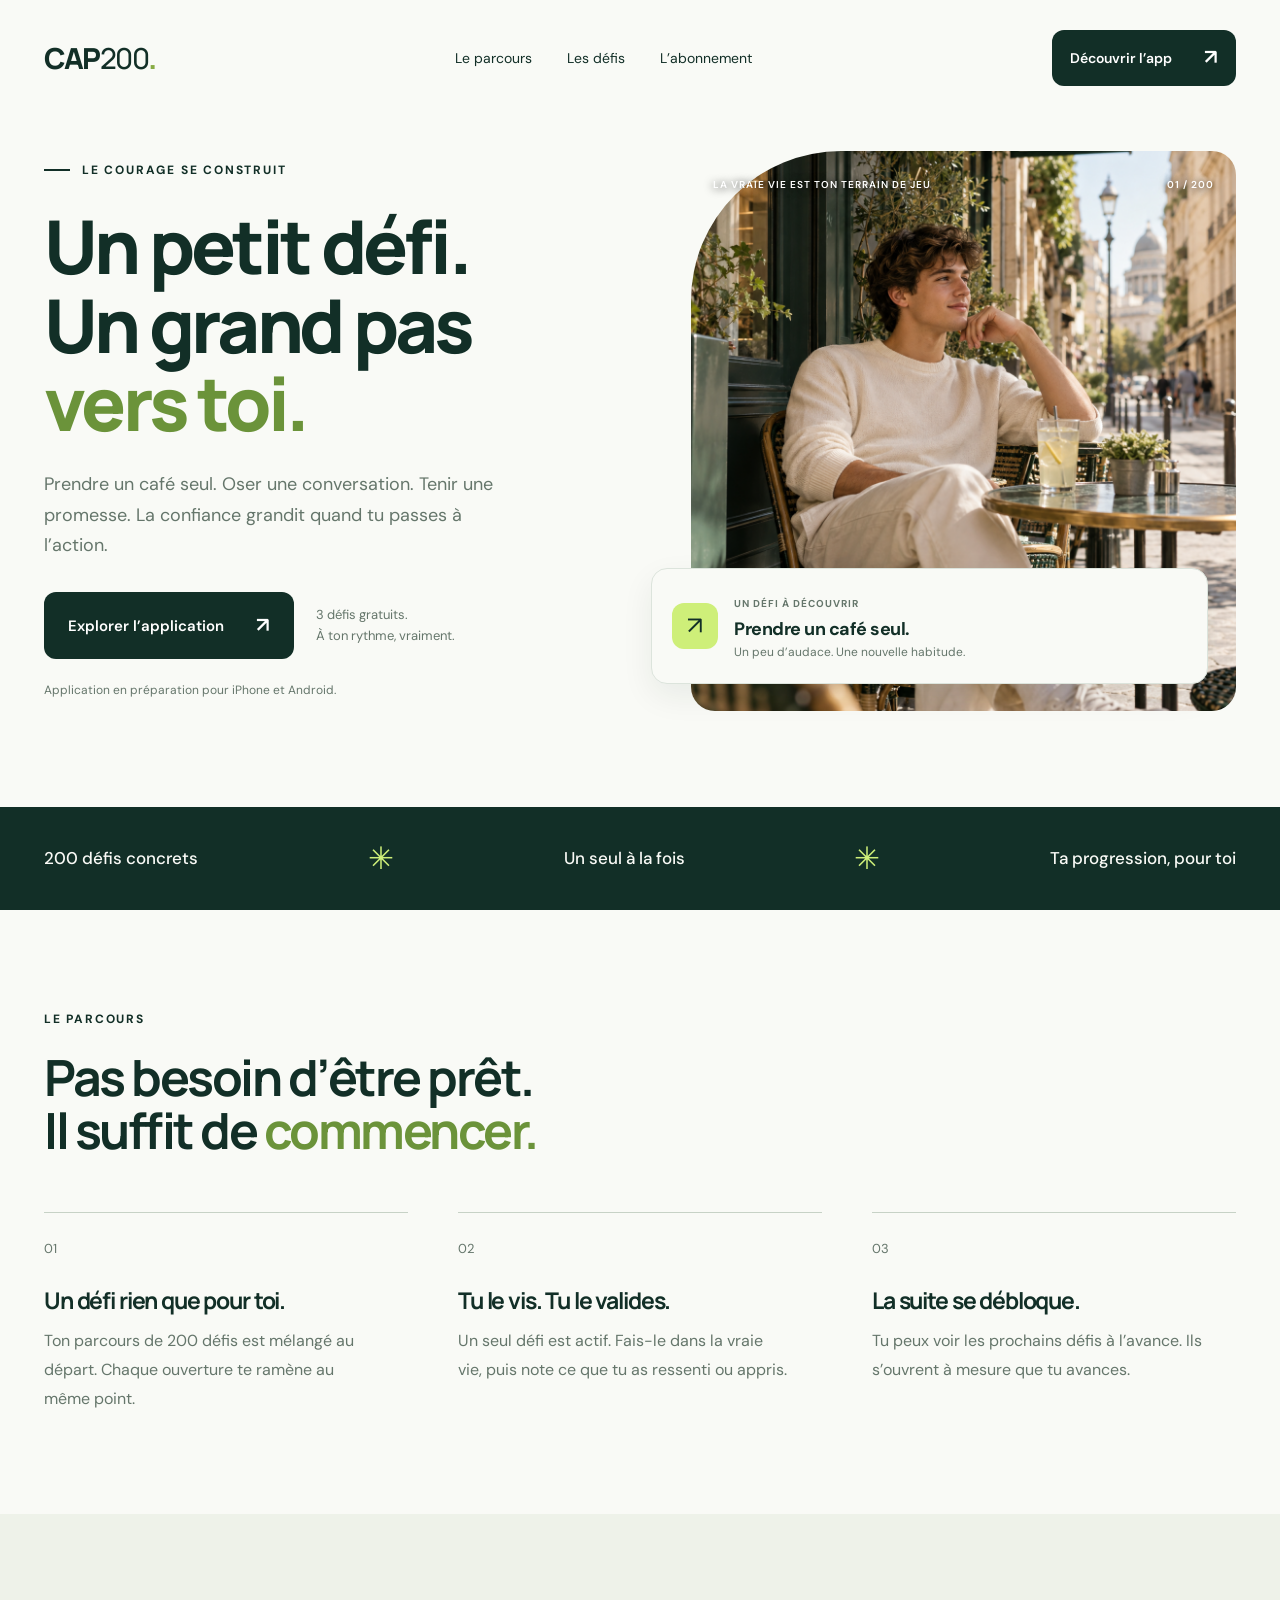
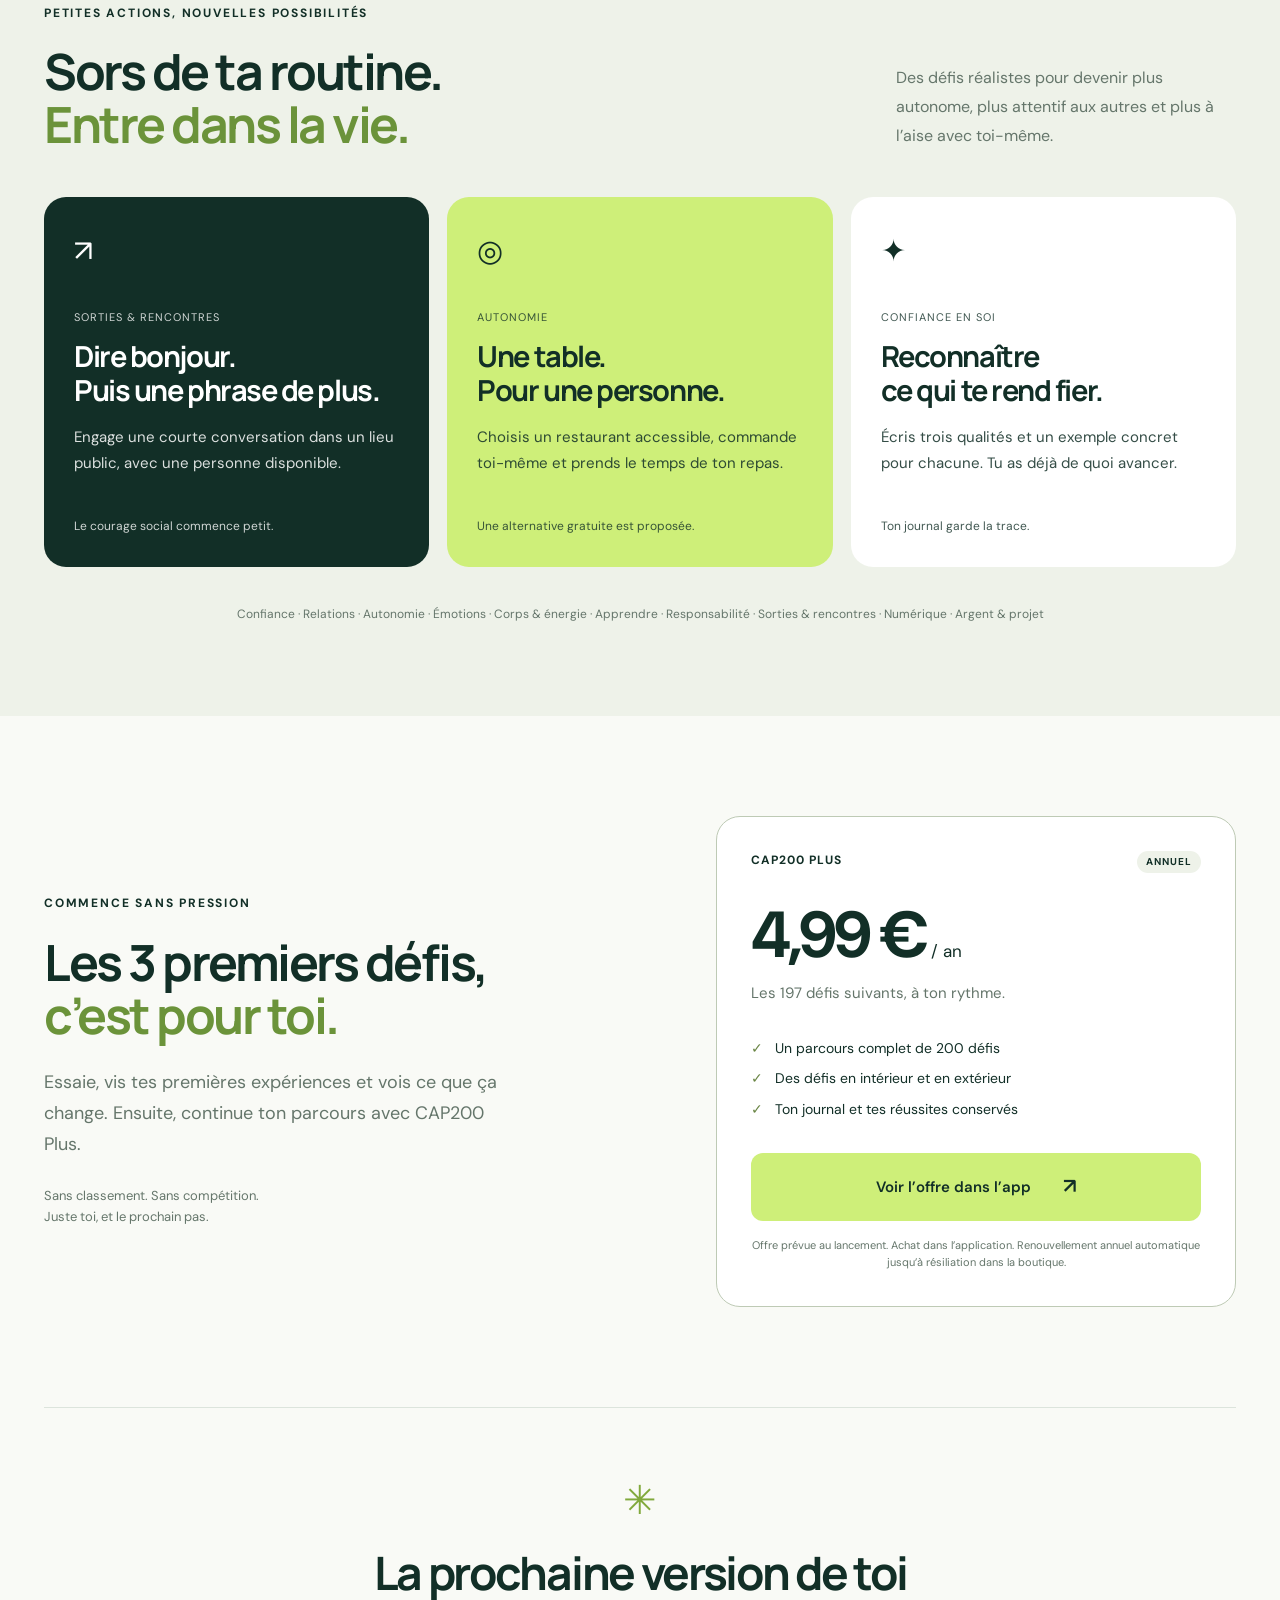
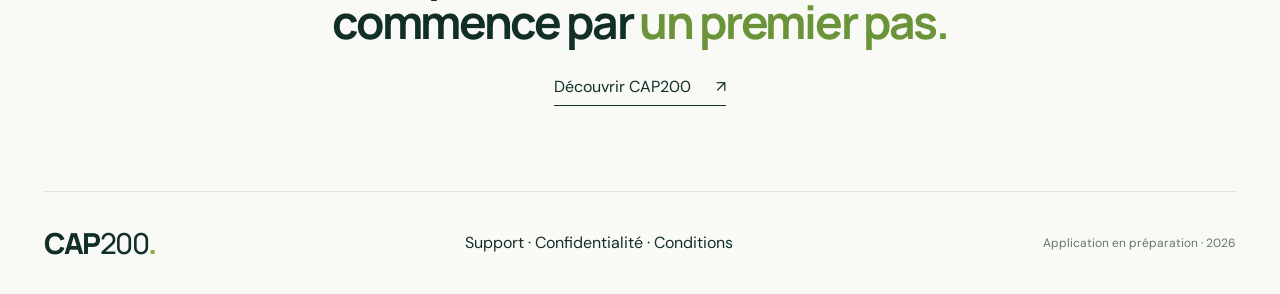
==== index.html @ 1f43eb6f "Publish CAP200 website" ====
<!doctype html>
<html lang="fr"><head><meta charset="utf-8"><meta name="viewport" content="width=device-width,initial-scale=1"><title>CAP200 — La confiance se construit dans la vraie vie.</title><meta name="description" content="200 défis pour prendre confiance, devenir autonome et oser dans la vraie vie. Les 3 premiers sont gratuits, puis 4,99 € par an."><meta name="theme-color" content="#122F27"><link rel="icon" href="data:image/svg+xml,%3Csvg xmlns='http://www.w3.org/2000/svg' viewBox='0 0 64 64'%3E%3Crect width='64' height='64' rx='16' fill='%23122F27'/%3E%3Cpath d='M18 45V19h28M18 32h20' fill='none' stroke='%23CEEF79' stroke-width='8'/%3E%3C/svg%3E"><link rel="stylesheet" href="style.css"></head>
<body><a href="#contenu" class="skip">Aller au contenu</a><header class="nav wrap"><a href="./" class="logo" aria-label="CAP200 accueil">CAP<span>200</span><i>.</i></a><nav aria-label="Navigation principale"><a href="#parcours">Le parcours</a><a href="#defis">Les défis</a><a href="#abonnement">L’abonnement</a></nav><a class="button small" href="design.html">Découvrir l’app <span>↗</span></a></header>
<main id="contenu"><section class="hero wrap"><div class="hero-copy"><p class="eyebrow"><span class="line"></span> LE COURAGE SE CONSTRUIT</p><h1>Un petit défi.<br>Un grand pas<br><em>vers toi.</em></h1><p class="intro">Prendre un café seul. Oser une conversation. Tenir une promesse. La confiance grandit quand tu passes à l’action.</p><div class="hero-actions"><a class="button" href="design.html">Explorer l’application <span>↗</span></a><span class="micro">3 défis gratuits.<br>À ton rythme, vraiment.</span></div><div class="availability">Application en préparation pour iPhone et Android.</div></div><div class="hero-art"><img src="assets/cafe.png" alt="Un jeune homme profite d’une pause en terrasse, seul et détendu." width="1122" height="1402"><div class="image-caption"><span>LA VRAIE VIE EST TON TERRAIN DE JEU</span><span>01 / 200</span></div><div class="challenge-note"><div class="note-mark">↗</div><div><small>UN DÉFI À DÉCOUVRIR</small><strong>Prendre un café seul.</strong><p>Un peu d’audace. Une nouvelle habitude.</p></div></div></div></section>
<div class="statement"><div class="wrap statement-inner"><span>200 défis concrets</span><span class="asterisk">✳</span><span>Un seul à la fois</span><span class="asterisk">✳</span><span>Ta progression, pour toi</span></div></div>
<section id="parcours" class="section wrap"><div class="section-head"><p class="eyebrow">LE PARCOURS</p><h2>Pas besoin d’être prêt.<br>Il suffit de <em>commencer.</em></h2></div><div class="steps"><article><span class="step-num">01</span><h3>Un défi rien que pour toi.</h3><p>Ton parcours de 200 défis est mélangé au départ. Chaque ouverture te ramène au même point.</p></article><article><span class="step-num">02</span><h3>Tu le vis. Tu le valides.</h3><p>Un seul défi est actif. Fais-le dans la vraie vie, puis note ce que tu as ressenti ou appris.</p></article><article><span class="step-num">03</span><h3>La suite se débloque.</h3><p>Tu peux voir les prochains défis à l’avance. Ils s’ouvrent à mesure que tu avances.</p></article></div></section>
<section id="defis" class="examples-section"><div class="wrap"><div class="examples-head"><div><p class="eyebrow">PETITES ACTIONS, NOUVELLES POSSIBILITÉS</p><h2>Sors de ta routine.<br><em>Entre dans la vie.</em></h2></div><p>Des défis réalistes pour devenir plus autonome, plus attentif aux autres et plus à l’aise avec toi-même.</p></div><div class="examples"><article class="example"><span class="example-icon">↗</span><div class="example-meta">SORTIES & RENCONTRES</div><h3>Dire bonjour.<br>Puis une phrase de plus.</h3><p>Engage une courte conversation dans un lieu public, avec une personne disponible.</p><span class="example-footer">Le courage social commence petit.</span></article><article class="example lime"><span class="example-icon">◎</span><div class="example-meta">AUTONOMIE</div><h3>Une table.<br>Pour une personne.</h3><p>Choisis un restaurant accessible, commande toi-même et prends le temps de ton repas.</p><span class="example-footer">Une alternative gratuite est proposée.</span></article><article class="example soft"><span class="example-icon">✦</span><div class="example-meta">CONFIANCE EN SOI</div><h3>Reconnaître<br>ce qui te rend fier.</h3><p>Écris trois qualités et un exemple concret pour chacune. Tu as déjà de quoi avancer.</p><span class="example-footer">Ton journal garde la trace.</span></article></div><p class="quiet">Confiance · Relations · Autonomie · Émotions · Corps & énergie · Apprendre · Responsabilité · Sorties & rencontres · Numérique · Argent & projet</p></div></section>
<section id="abonnement" class="section wrap pricing"><div><p class="eyebrow">COMMENCE SANS PRESSION</p><h2>Les 3 premiers défis,<br><em>c’est pour toi.</em></h2><p class="intro">Essaie, vis tes premières expériences et vois ce que ça change. Ensuite, continue ton parcours avec CAP200 Plus.</p><p class="micro">Sans classement. Sans compétition.<br>Juste toi, et le prochain pas.</p></div><article class="price-card"><div class="price-top"><span>CAP200 PLUS</span><span>ANNUEL</span></div><p class="price">4,99 €<span> / an</span></p><p>Les 197 défis suivants, à ton rythme.</p><ul><li>Un parcours complet de 200 défis</li><li>Des défis en intérieur et en extérieur</li><li>Ton journal et tes réussites conservés</li></ul><a href="design.html#plus" class="button lime-button">Voir l’offre dans l’app <span>↗</span></a><small>Offre prévue au lancement. Achat dans l’application. Renouvellement annuel automatique jusqu’à résiliation dans la boutique.</small></article></section>
<section class="closing wrap"><span class="closing-symbol">✳</span><h2>La prochaine version de toi<br>commence par <em>un premier pas.</em></h2><a class="text-link" href="design.html">Découvrir CAP200 <span>↗</span></a></section></main><footer class="wrap footer"><a href="./" class="logo">CAP<span>200</span><i>.</i></a><nav aria-label="Informations légales"><a href="support.html">Support</a> · <a href="privacy.html">Confidentialité</a> · <a href="terms.html">Conditions</a></nav><span>Application en préparation · 2026</span></footer></body></html>
---- style.css ----
@import url('https://fonts.googleapis.com/css2?family=DM+Sans:wght@400;500;600;700&family=Manrope:wght@400;500;600;700;800&display=swap');
:root{--ink:#122f27;--lime:#ceef79;--paper:#f9faf6;--muted:#65766b;--line:#dce4dc;--radius:24px}*{box-sizing:border-box}html{scroll-behavior:smooth;scroll-padding-top:30px}body{margin:0;color:var(--ink);background:var(--paper);font-family:'DM Sans',sans-serif;font-size:16px;line-height:1.6}a{color:inherit;text-decoration:none}button,a{-webkit-tap-highlight-color:transparent}a:focus-visible,button:focus-visible{outline:3px solid #72a222;outline-offset:5px}h1,h2,h3,p{margin:0}h1,h2,h3,.logo{font-family:Manrope,sans-serif}h1,h2,h3{letter-spacing:-.05em;line-height:1.06}em{font-style:normal;color:#6b933a}.wrap{width:min(1240px,calc(100% - 88px));margin-inline:auto}.nav{display:flex;align-items:center;justify-content:space-between;gap:24px;padding-block:30px}.logo{font-size:29px;font-weight:800;letter-spacing:-1.5px;white-space:nowrap}.logo span{font-weight:500}.logo i{color:#88ac45;font-style:normal}.nav nav{display:flex;gap:35px;font-size:14px}.nav nav a:hover{text-decoration:underline}.button{display:inline-flex;align-items:center;justify-content:center;gap:32px;padding:17px 24px;border-radius:12px;background:var(--ink);color:white;font-weight:600;font-size:15px}.button span{font-size:21px}.button:hover{background:#2b4e3e}.small{padding:11px 18px;font-size:14px}.hero{display:grid;grid-template-columns:1.05fr 1fr;align-items:center;gap:75px;padding-top:35px;padding-bottom:96px}.eyebrow{font-size:12px;font-weight:700;letter-spacing:1.8px;display:flex;gap:12px;align-items:center}.line{display:inline-block;width:26px;height:2px;background:var(--ink)}h1{font-size:clamp(48px,5.8vw,80px);font-weight:800;margin-top:27px}.intro{max-width:470px;font-size:18px;line-height:1.7;color:var(--muted);margin-top:26px}.hero-actions{margin-top:31px;display:flex;gap:22px;align-items:center}.micro{font-size:13px;line-height:1.6;color:var(--muted)}.availability{font-size:12px;color:var(--muted);margin-top:22px}.hero-art{position:relative;min-width:0;isolation:isolate}.hero-art img{display:block;width:100%;height:560px;object-fit:cover;border-radius:150px 24px 24px 24px}.image-caption{position:absolute;left:22px;right:22px;top:26px;display:flex;justify-content:space-between;gap:20px;color:white;font-size:10px;font-weight:600;letter-spacing:1px;text-shadow:0 1px 9px #000}.challenge-note{position:absolute;bottom:27px;left:-40px;right:28px;padding:20px;background:var(--paper);border:1px solid var(--line);border-radius:16px;display:flex;align-items:center;gap:16px;box-shadow:0 12px 32px #14271a12}.note-mark{background:var(--lime);border-radius:12px;width:46px;height:46px;display:grid;place-items:center;font-size:25px;flex-shrink:0}.challenge-note small{font-size:10px;font-weight:700;letter-spacing:1px;color:var(--muted)}.challenge-note strong{display:block;font-size:18px;letter-spacing:-.5px}.challenge-note p{font-size:12px;color:var(--muted)}.statement{background:var(--ink);color:var(--paper);padding:27px 0}.statement-inner{display:flex;align-items:center;justify-content:space-between;gap:20px;font-size:17px;font-weight:500}.asterisk{color:var(--lime);font-size:31px}.section{padding-block:100px}h2{font-size:clamp(33px,3.9vw,52px);font-weight:700;margin-top:22px}.steps{display:grid;grid-template-columns:repeat(3,1fr);gap:50px;margin-top:55px}.steps article{border-top:1px solid #c7d2c6;padding-top:22px}.step-num{font-size:13px;color:var(--muted)}h3{font-size:23px;font-weight:700}.steps h3{margin:27px 0 15px}.steps p{color:var(--muted);line-height:1.8;font-size:16px;max-width:330px}.examples-section{padding-block:90px;background:#eef2e9}.examples-head{display:flex;justify-content:space-between;align-items:flex-end;gap:60px}.examples-head>p{max-width:340px;color:var(--muted);font-size:16px;line-height:1.8}.examples{display:grid;grid-template-columns:repeat(3,1fr);gap:18px;margin-top:46px}.example{padding:30px;background:var(--ink);color:white;border-radius:22px;min-height:370px;display:flex;flex-direction:column}.example-icon{font-size:30px}.example-meta{font-size:11px;letter-spacing:1px;margin-top:34px;opacity:.8}.example h3{font-size:29px;line-height:1.16;margin-top:14px}.example p{font-size:15px;line-height:1.7;opacity:.85;margin-top:18px}.example-footer{font-size:12px;padding-top:30px;margin-top:auto;opacity:.8}.lime{background:var(--lime);color:var(--ink)}.soft{background:#fff;color:var(--ink)}.quiet{font-size:12px;color:var(--muted);text-align:center;margin-top:35px;line-height:2}.pricing{display:grid;grid-template-columns:1.1fr 1fr;gap:100px;align-items:center}.pricing .micro{margin-top:27px}.price-card{border:1px solid #becab5;border-radius:24px;padding:34px;background:white}.price-top{display:flex;justify-content:space-between;gap:15px;font-size:12px;letter-spacing:1px;font-weight:700}.price-top span:last-child{background:#eef2e9;border-radius:20px;padding:3px 9px;font-size:10px}.price{font-size:65px;letter-spacing:-3px;font-weight:700;margin-top:23px;line-height:1.2}.price span{font-size:17px;font-weight:400;letter-spacing:0}.price-card>p:not(.price){font-size:15px;color:var(--muted);margin-top:7px}.price-card ul{list-style:none;padding:0;margin:28px 0;font-size:14px;line-height:2.2}.price-card li:before{content:'✓';margin-right:12px;color:#688443}.lime-button{background:var(--lime);color:var(--ink);width:100%}.lime-button:hover{background:#bde266}.price-card small{display:block;text-align:center;color:var(--muted);font-size:11px;line-height:1.6;margin-top:16px}.closing{text-align:center;border-top:1px solid var(--line);padding:60px 0 85px}.closing-symbol{font-size:40px;color:#81a93c}.closing h2{font-size:clamp(30px,3.6vw,48px);margin-top:17px}.text-link{display:inline-flex;gap:25px;border-bottom:1px solid var(--ink);padding-bottom:5px;margin-top:28px;font-size:16px}.footer{display:flex;justify-content:space-between;align-items:center;gap:20px;border-top:1px solid var(--line);padding-block:28px}.footer p,.footer>span{font-size:12px;color:var(--muted)}.skip{position:absolute;top:-100px;left:15px;background:var(--lime);padding:12px;z-index:10}.skip:focus{top:10px}
@media(min-width:1500px){.hero{gap:105px}.hero-art img{height:590px}}@media(max-width:1000px){.wrap{width:calc(100% - 48px)}.hero{gap:35px}.hero-art img{height:510px}.hero-actions{align-items:flex-start;flex-direction:column;gap:12px}.hero-actions .micro br{display:none}.pricing{gap:40px}.steps{gap:25px}.example{padding:24px}.example h3{font-size:25px}.nav nav{gap:20px}}@media(max-width:700px){.nav{padding-block:23px}.nav nav{display:none}.wrap{width:calc(100% - 36px)}.hero{grid-template-columns:1fr;padding-top:20px;padding-bottom:55px;gap:40px}h1{font-size:55px;margin-top:22px}.intro{font-size:17px}.hero-actions{align-items:center;flex-direction:row;gap:15px}.hero-actions .button{gap:16px;font-size:14px;padding:15px}.hero-actions .micro{font-size:12px}.hero-art{margin-left:12px}.hero-art img{height:430px;border-top-left-radius:100px}.challenge-note{left:-12px;right:16px;bottom:20px;padding:16px}.image-caption{font-size:8px;left:23px;top:22px}.statement{padding:20px 0}.statement-inner{font-size:12px;gap:8px;justify-content:center;flex-wrap:wrap}.statement-inner .asterisk{font-size:18px}.section{padding-block:65px}.steps{grid-template-columns:1fr;gap:30px;margin-top:32px}.steps h3{margin-top:15px}.steps p{max-width:none}.examples-section{padding-block:60px}.examples-head{display:block}.examples-head>p{margin-top:25px;max-width:none}.examples{grid-template-columns:1fr;margin-top:30px}.example{min-height:310px;padding:27px}.example h3{font-size:30px}.example-meta{margin-top:20px}.pricing{grid-template-columns:1fr;gap:35px}.price-card{padding:27px}.closing{padding-block:50px}.footer{flex-wrap:wrap;justify-content:space-between}.footer p{display:none}.footer>span{max-width:180px;text-align:right}}@media(prefers-reduced-motion:reduce){html{scroll-behavior:auto}}
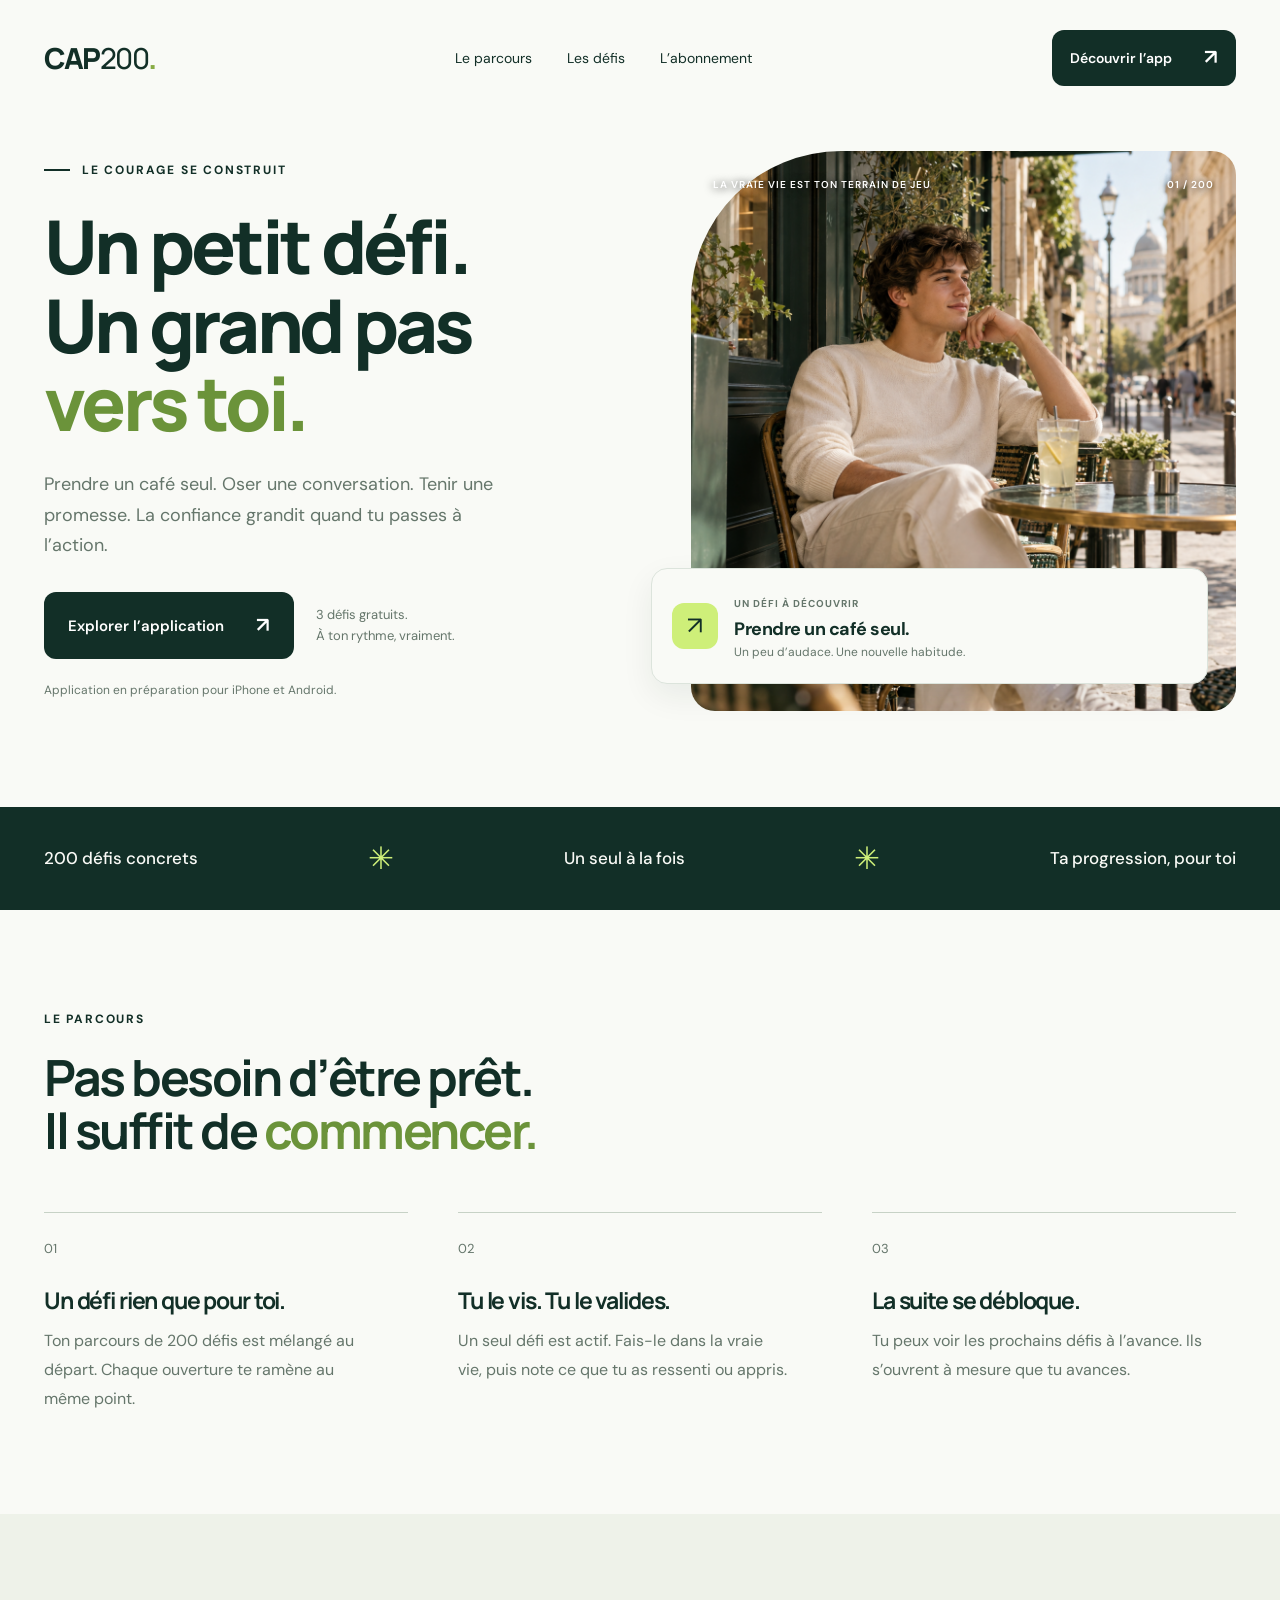
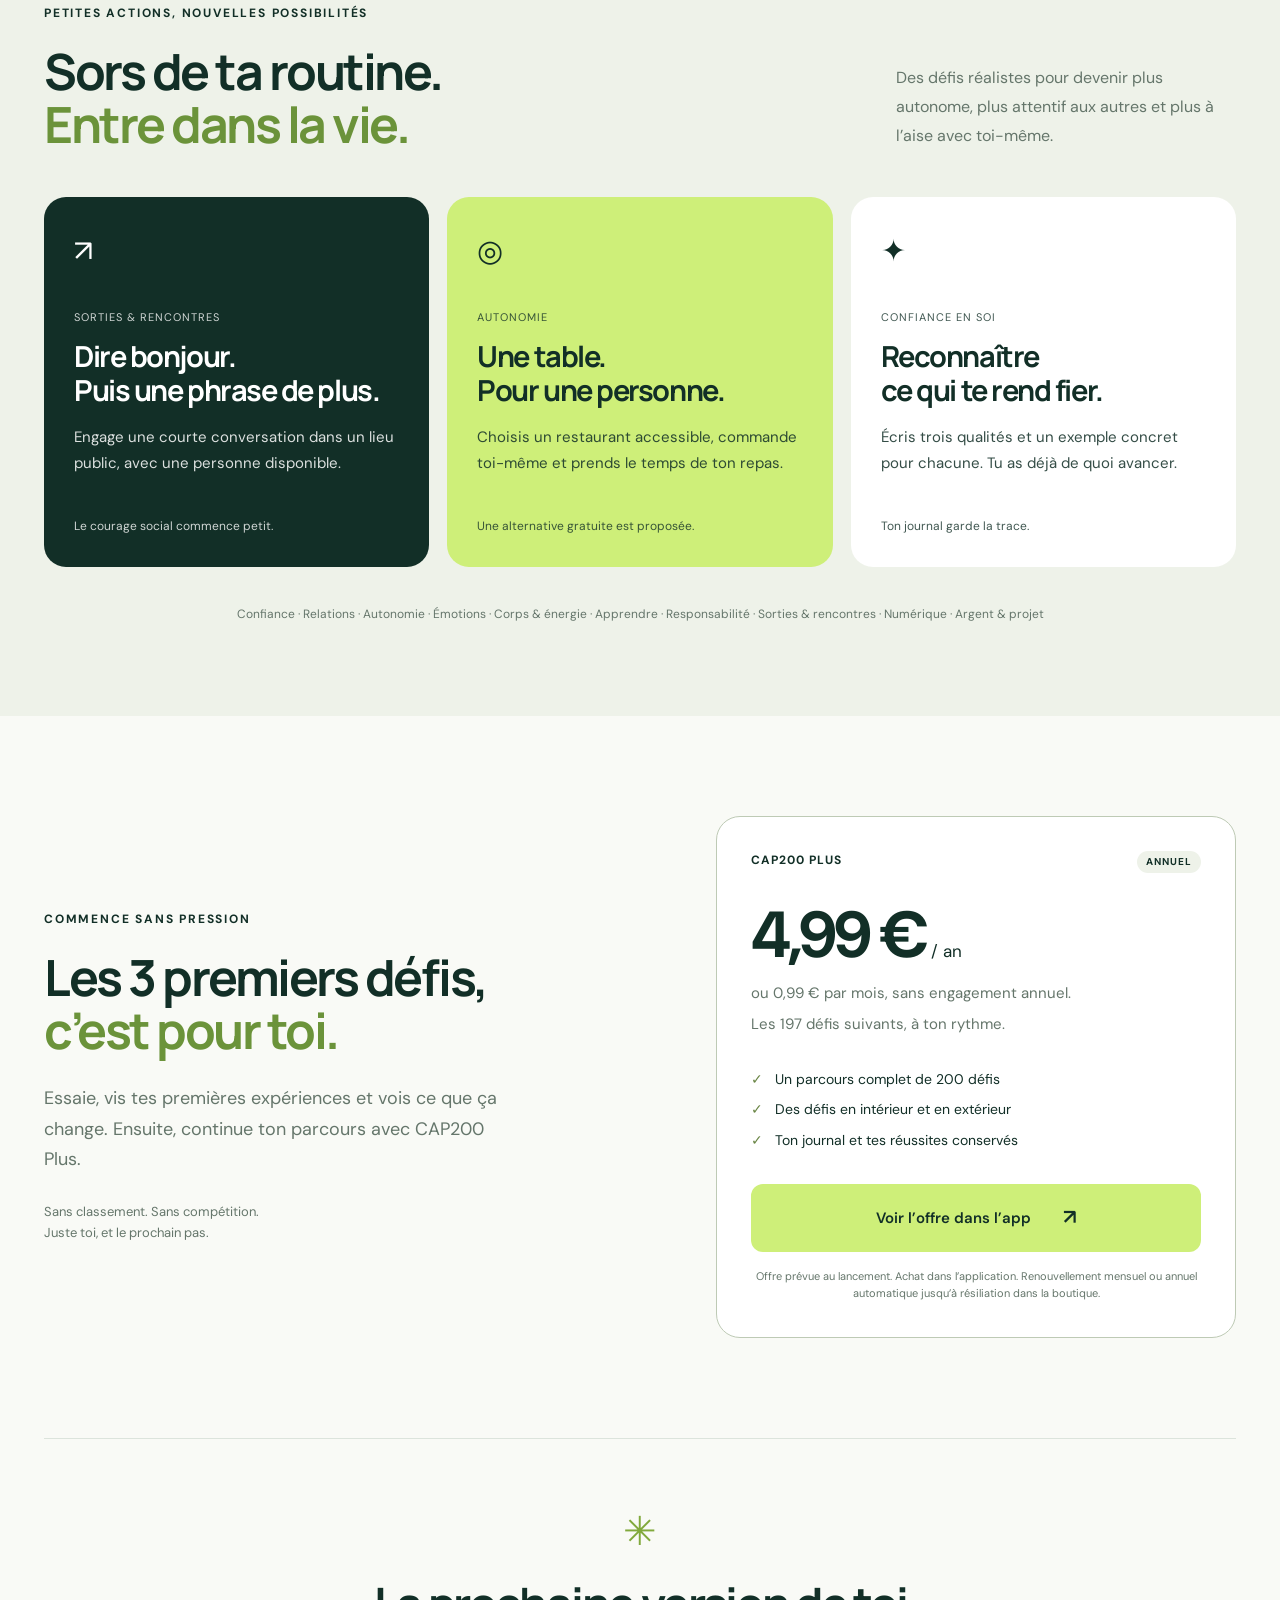
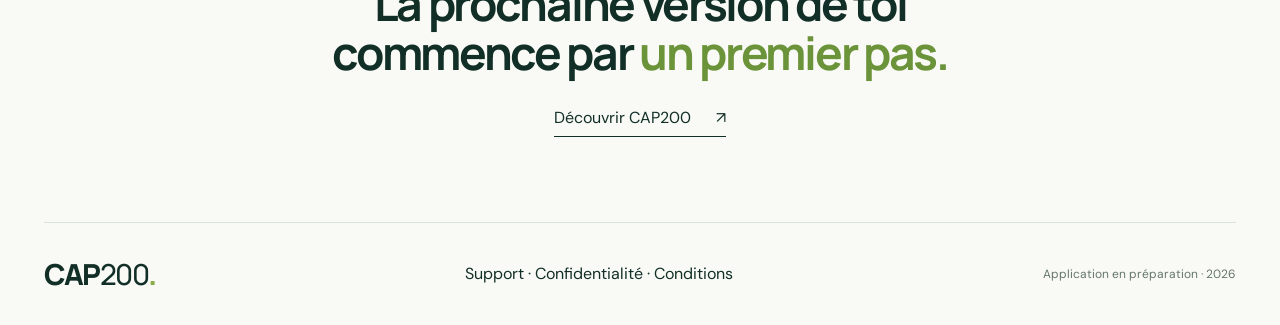
==== commit 896f005f: "Mention the monthly CAP200 Plus plan Co-Authored-By: Claude Opus 5.5 <noreply@anthropic.com>" ====
--- a/index.html
+++ b/index.html
@@ -1,9 +1,9 @@
 <!doctype html>
-<html lang="fr"><head><meta charset="utf-8"><meta name="viewport" content="width=device-width,initial-scale=1"><title>CAP200 — La confiance se construit dans la vraie vie.</title><meta name="description" content="200 défis pour prendre confiance, devenir autonome et oser dans la vraie vie. Les 3 premiers sont gratuits, puis 4,99 € par an."><meta name="theme-color" content="#122F27"><link rel="icon" href="data:image/svg+xml,%3Csvg xmlns='http://www.w3.org/2000/svg' viewBox='0 0 64 64'%3E%3Crect width='64' height='64' rx='16' fill='%23122F27'/%3E%3Cpath d='M18 45V19h28M18 32h20' fill='none' stroke='%23CEEF79' stroke-width='8'/%3E%3C/svg%3E"><link rel="stylesheet" href="style.css"></head>
+<html lang="fr"><head><meta charset="utf-8"><meta name="viewport" content="width=device-width,initial-scale=1"><title>CAP200 — La confiance se construit dans la vraie vie.</title><meta name="description" content="200 défis pour prendre confiance, devenir autonome et oser dans la vraie vie. Les 3 premiers sont gratuits, puis 0,99 € par mois ou 4,99 € par an."><meta name="theme-color" content="#122F27"><link rel="icon" href="data:image/svg+xml,%3Csvg xmlns='http://www.w3.org/2000/svg' viewBox='0 0 64 64'%3E%3Crect width='64' height='64' rx='16' fill='%23122F27'/%3E%3Cpath d='M18 45V19h28M18 32h20' fill='none' stroke='%23CEEF79' stroke-width='8'/%3E%3C/svg%3E"><link rel="stylesheet" href="style.css"></head>
 <body><a href="#contenu" class="skip">Aller au contenu</a><header class="nav wrap"><a href="./" class="logo" aria-label="CAP200 accueil">CAP<span>200</span><i>.</i></a><nav aria-label="Navigation principale"><a href="#parcours">Le parcours</a><a href="#defis">Les défis</a><a href="#abonnement">L’abonnement</a></nav><a class="button small" href="design.html">Découvrir l’app <span>↗</span></a></header>
 <main id="contenu"><section class="hero wrap"><div class="hero-copy"><p class="eyebrow"><span class="line"></span> LE COURAGE SE CONSTRUIT</p><h1>Un petit défi.<br>Un grand pas<br><em>vers toi.</em></h1><p class="intro">Prendre un café seul. Oser une conversation. Tenir une promesse. La confiance grandit quand tu passes à l’action.</p><div class="hero-actions"><a class="button" href="design.html">Explorer l’application <span>↗</span></a><span class="micro">3 défis gratuits.<br>À ton rythme, vraiment.</span></div><div class="availability">Application en préparation pour iPhone et Android.</div></div><div class="hero-art"><img src="assets/cafe.png" alt="Un jeune homme profite d’une pause en terrasse, seul et détendu." width="1122" height="1402"><div class="image-caption"><span>LA VRAIE VIE EST TON TERRAIN DE JEU</span><span>01 / 200</span></div><div class="challenge-note"><div class="note-mark">↗</div><div><small>UN DÉFI À DÉCOUVRIR</small><strong>Prendre un café seul.</strong><p>Un peu d’audace. Une nouvelle habitude.</p></div></div></div></section>
 <div class="statement"><div class="wrap statement-inner"><span>200 défis concrets</span><span class="asterisk">✳</span><span>Un seul à la fois</span><span class="asterisk">✳</span><span>Ta progression, pour toi</span></div></div>
 <section id="parcours" class="section wrap"><div class="section-head"><p class="eyebrow">LE PARCOURS</p><h2>Pas besoin d’être prêt.<br>Il suffit de <em>commencer.</em></h2></div><div class="steps"><article><span class="step-num">01</span><h3>Un défi rien que pour toi.</h3><p>Ton parcours de 200 défis est mélangé au départ. Chaque ouverture te ramène au même point.</p></article><article><span class="step-num">02</span><h3>Tu le vis. Tu le valides.</h3><p>Un seul défi est actif. Fais-le dans la vraie vie, puis note ce que tu as ressenti ou appris.</p></article><article><span class="step-num">03</span><h3>La suite se débloque.</h3><p>Tu peux voir les prochains défis à l’avance. Ils s’ouvrent à mesure que tu avances.</p></article></div></section>
 <section id="defis" class="examples-section"><div class="wrap"><div class="examples-head"><div><p class="eyebrow">PETITES ACTIONS, NOUVELLES POSSIBILITÉS</p><h2>Sors de ta routine.<br><em>Entre dans la vie.</em></h2></div><p>Des défis réalistes pour devenir plus autonome, plus attentif aux autres et plus à l’aise avec toi-même.</p></div><div class="examples"><article class="example"><span class="example-icon">↗</span><div class="example-meta">SORTIES & RENCONTRES</div><h3>Dire bonjour.<br>Puis une phrase de plus.</h3><p>Engage une courte conversation dans un lieu public, avec une personne disponible.</p><span class="example-footer">Le courage social commence petit.</span></article><article class="example lime"><span class="example-icon">◎</span><div class="example-meta">AUTONOMIE</div><h3>Une table.<br>Pour une personne.</h3><p>Choisis un restaurant accessible, commande toi-même et prends le temps de ton repas.</p><span class="example-footer">Une alternative gratuite est proposée.</span></article><article class="example soft"><span class="example-icon">✦</span><div class="example-meta">CONFIANCE EN SOI</div><h3>Reconnaître<br>ce qui te rend fier.</h3><p>Écris trois qualités et un exemple concret pour chacune. Tu as déjà de quoi avancer.</p><span class="example-footer">Ton journal garde la trace.</span></article></div><p class="quiet">Confiance · Relations · Autonomie · Émotions · Corps & énergie · Apprendre · Responsabilité · Sorties & rencontres · Numérique · Argent & projet</p></div></section>
-<section id="abonnement" class="section wrap pricing"><div><p class="eyebrow">COMMENCE SANS PRESSION</p><h2>Les 3 premiers défis,<br><em>c’est pour toi.</em></h2><p class="intro">Essaie, vis tes premières expériences et vois ce que ça change. Ensuite, continue ton parcours avec CAP200 Plus.</p><p class="micro">Sans classement. Sans compétition.<br>Juste toi, et le prochain pas.</p></div><article class="price-card"><div class="price-top"><span>CAP200 PLUS</span><span>ANNUEL</span></div><p class="price">4,99 €<span> / an</span></p><p>Les 197 défis suivants, à ton rythme.</p><ul><li>Un parcours complet de 200 défis</li><li>Des défis en intérieur et en extérieur</li><li>Ton journal et tes réussites conservés</li></ul><a href="design.html#plus" class="button lime-button">Voir l’offre dans l’app <span>↗</span></a><small>Offre prévue au lancement. Achat dans l’application. Renouvellement annuel automatique jusqu’à résiliation dans la boutique.</small></article></section>
+<section id="abonnement" class="section wrap pricing"><div><p class="eyebrow">COMMENCE SANS PRESSION</p><h2>Les 3 premiers défis,<br><em>c’est pour toi.</em></h2><p class="intro">Essaie, vis tes premières expériences et vois ce que ça change. Ensuite, continue ton parcours avec CAP200 Plus.</p><p class="micro">Sans classement. Sans compétition.<br>Juste toi, et le prochain pas.</p></div><article class="price-card"><div class="price-top"><span>CAP200 PLUS</span><span>ANNUEL</span></div><p class="price">4,99 €<span> / an</span></p><p>ou 0,99 € par mois, sans engagement annuel.</p><p>Les 197 défis suivants, à ton rythme.</p><ul><li>Un parcours complet de 200 défis</li><li>Des défis en intérieur et en extérieur</li><li>Ton journal et tes réussites conservés</li></ul><a href="design.html#plus" class="button lime-button">Voir l’offre dans l’app <span>↗</span></a><small>Offre prévue au lancement. Achat dans l’application. Renouvellement mensuel ou annuel automatique jusqu’à résiliation dans la boutique.</small></article></section>
 <section class="closing wrap"><span class="closing-symbol">✳</span><h2>La prochaine version de toi<br>commence par <em>un premier pas.</em></h2><a class="text-link" href="design.html">Découvrir CAP200 <span>↗</span></a></section></main><footer class="wrap footer"><a href="./" class="logo">CAP<span>200</span><i>.</i></a><nav aria-label="Informations légales"><a href="support.html">Support</a> · <a href="privacy.html">Confidentialité</a> · <a href="terms.html">Conditions</a></nav><span>Application en préparation · 2026</span></footer></body></html>
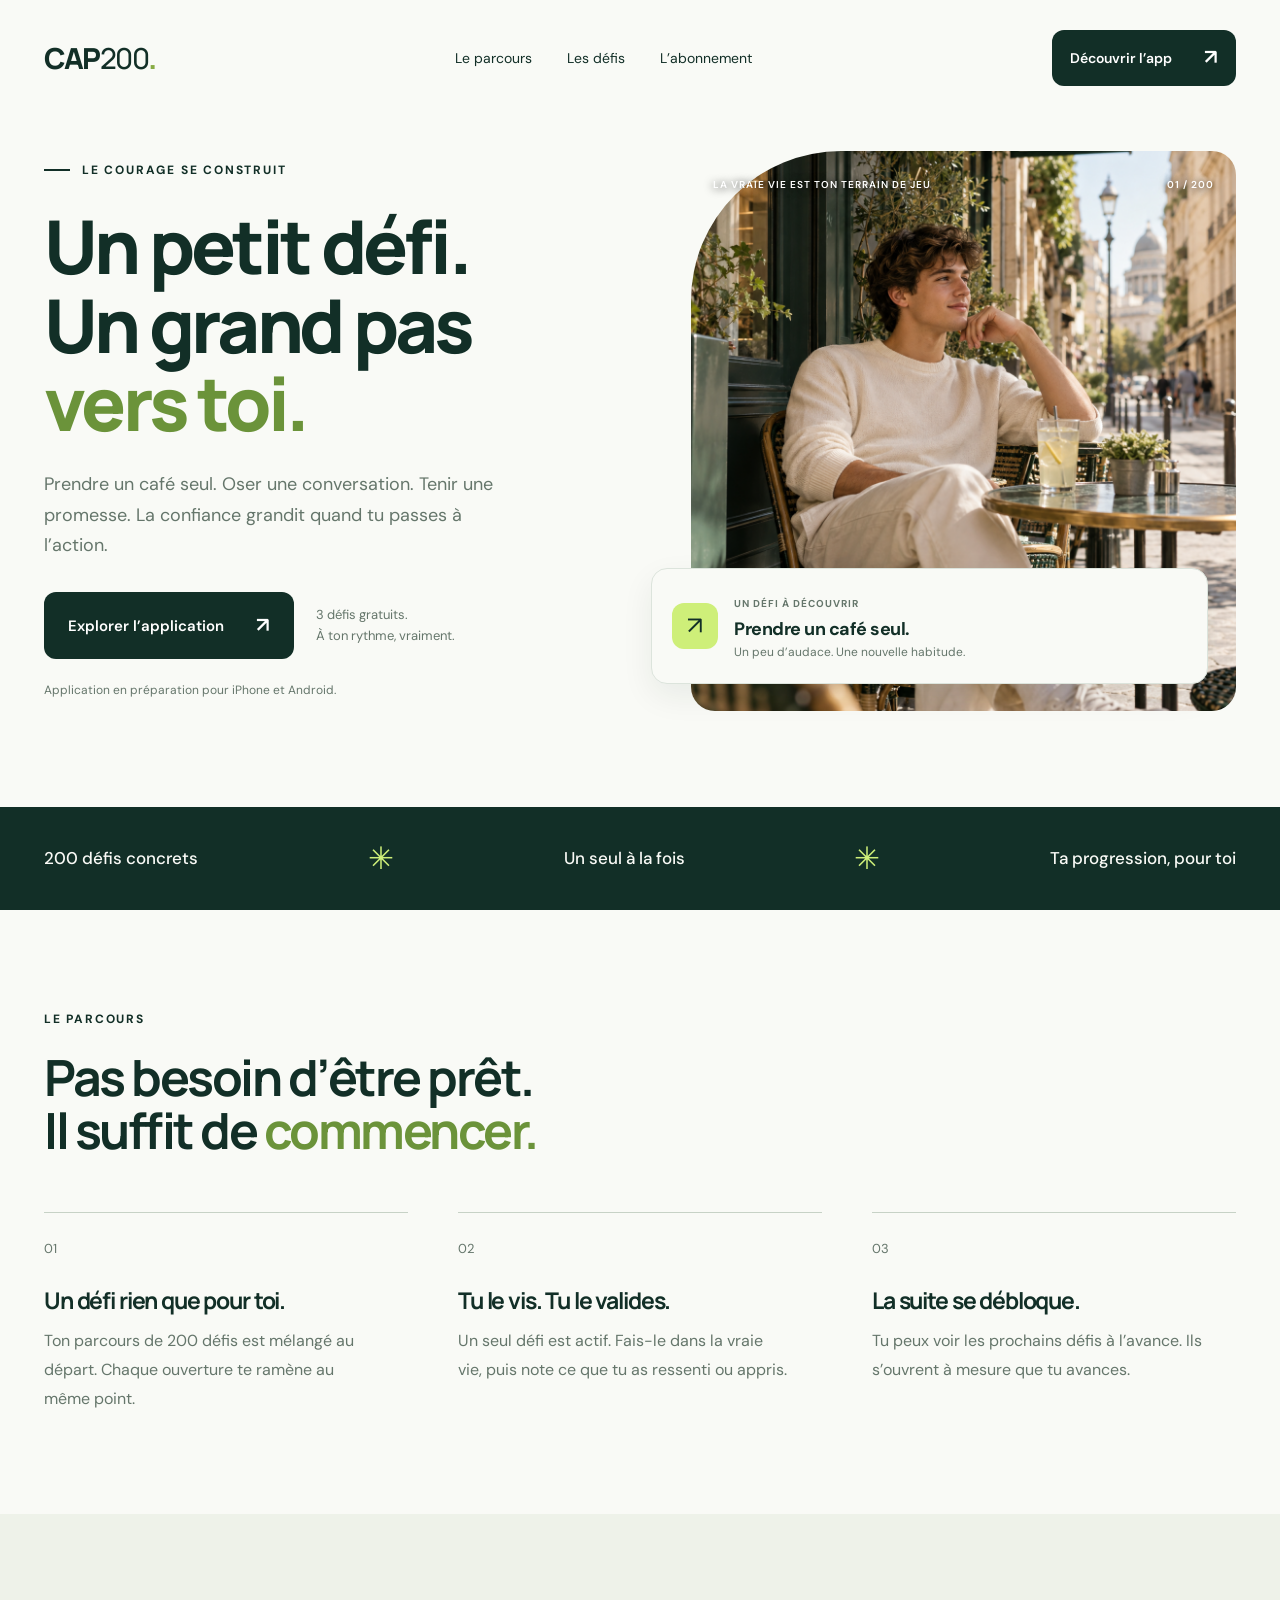
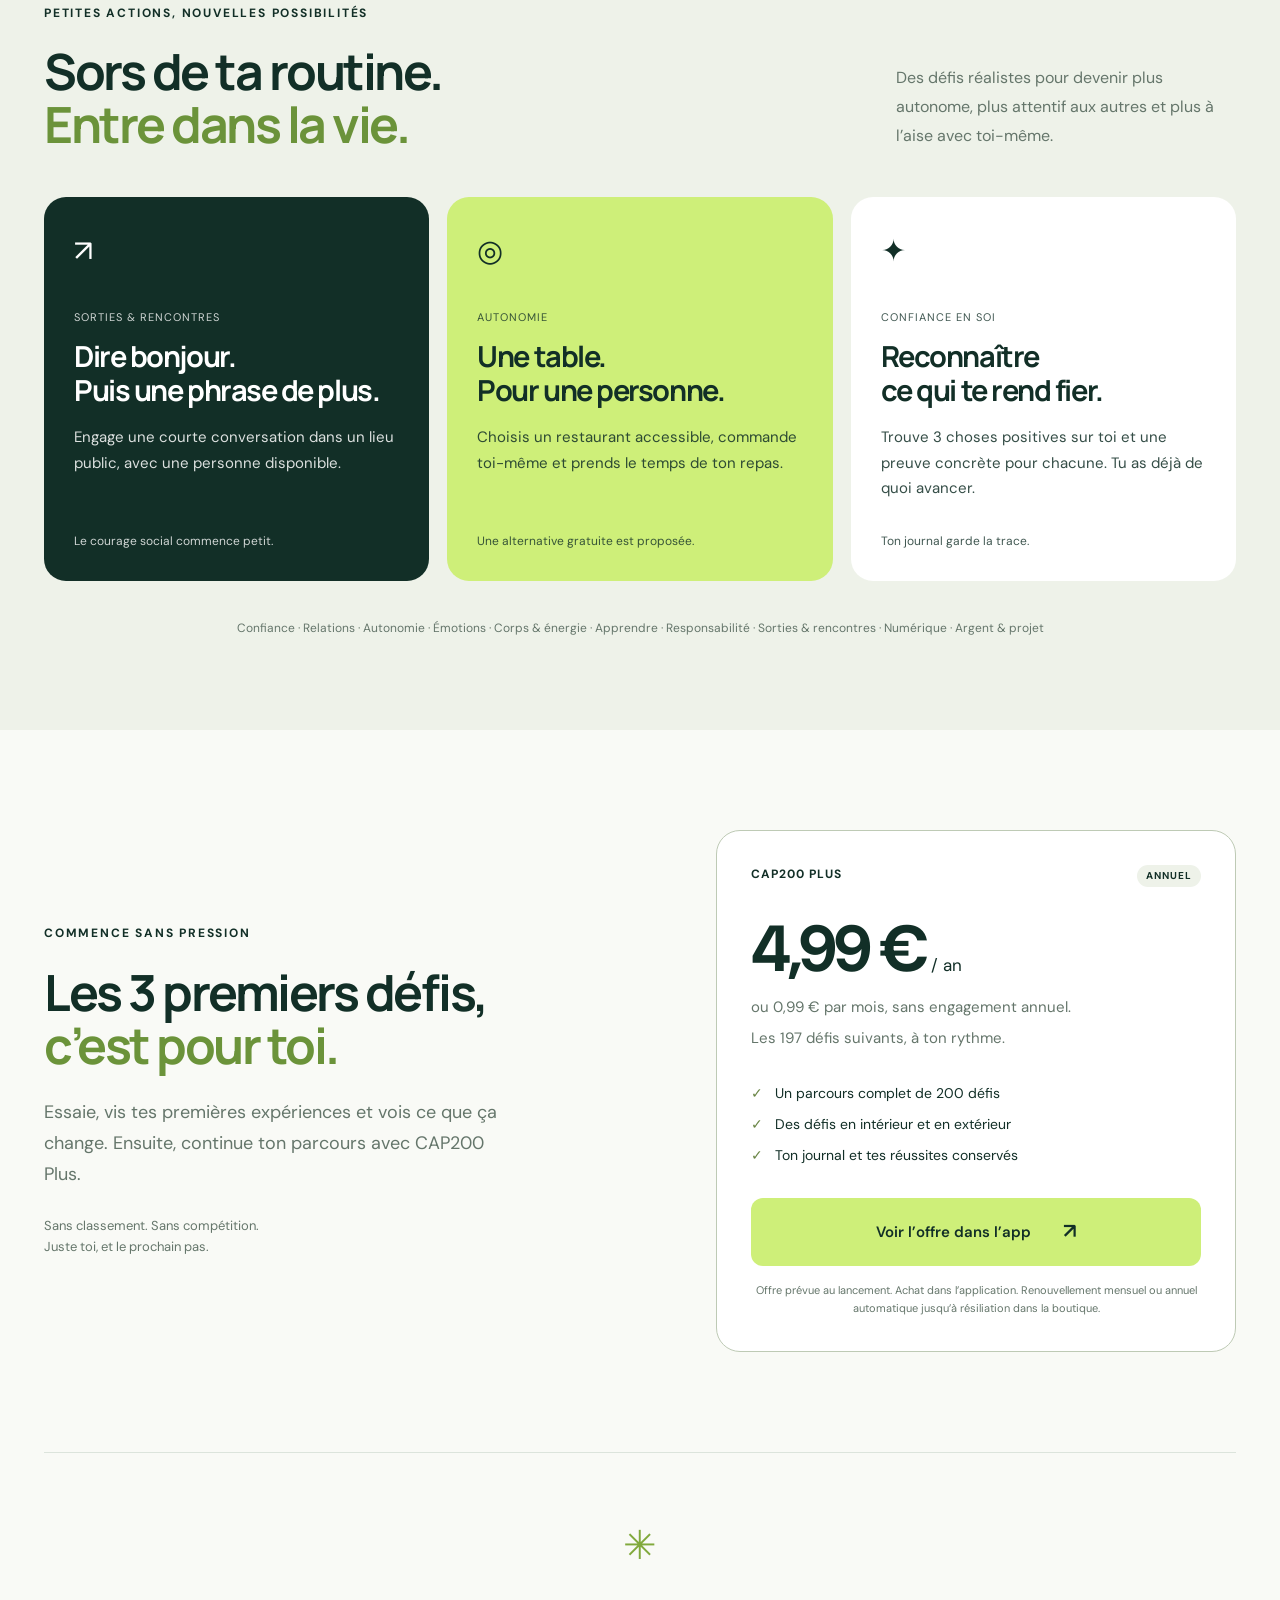
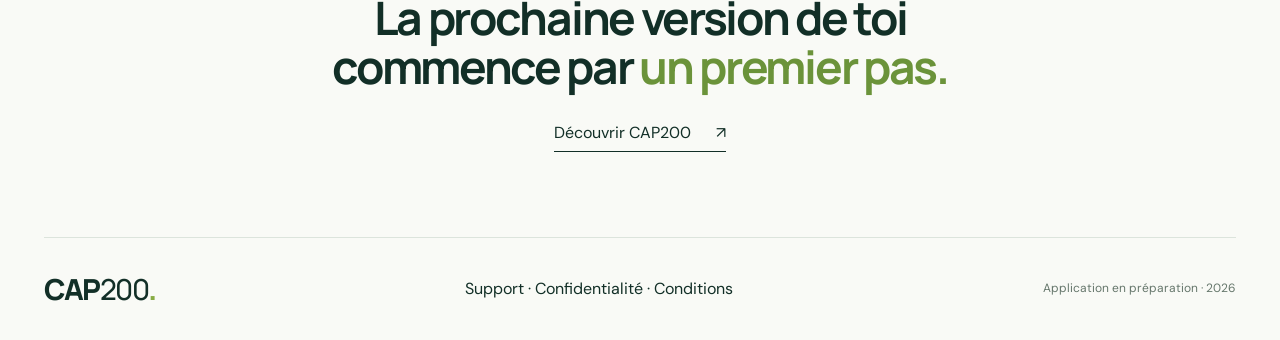
==== commit 09f8e47f: "Align the confidence example with the new first free challenge Co-Authored-By: Claude Opus 5.5 <nore" ====
--- a/index.html
+++ b/index.html
@@ -4,6 +4,6 @@
 <main id="contenu"><section class="hero wrap"><div class="hero-copy"><p class="eyebrow"><span class="line"></span> LE COURAGE SE CONSTRUIT</p><h1>Un petit défi.<br>Un grand pas<br><em>vers toi.</em></h1><p class="intro">Prendre un café seul. Oser une conversation. Tenir une promesse. La confiance grandit quand tu passes à l’action.</p><div class="hero-actions"><a class="button" href="design.html">Explorer l’application <span>↗</span></a><span class="micro">3 défis gratuits.<br>À ton rythme, vraiment.</span></div><div class="availability">Application en préparation pour iPhone et Android.</div></div><div class="hero-art"><img src="assets/cafe.png" alt="Un jeune homme profite d’une pause en terrasse, seul et détendu." width="1122" height="1402"><div class="image-caption"><span>LA VRAIE VIE EST TON TERRAIN DE JEU</span><span>01 / 200</span></div><div class="challenge-note"><div class="note-mark">↗</div><div><small>UN DÉFI À DÉCOUVRIR</small><strong>Prendre un café seul.</strong><p>Un peu d’audace. Une nouvelle habitude.</p></div></div></div></section>
 <div class="statement"><div class="wrap statement-inner"><span>200 défis concrets</span><span class="asterisk">✳</span><span>Un seul à la fois</span><span class="asterisk">✳</span><span>Ta progression, pour toi</span></div></div>
 <section id="parcours" class="section wrap"><div class="section-head"><p class="eyebrow">LE PARCOURS</p><h2>Pas besoin d’être prêt.<br>Il suffit de <em>commencer.</em></h2></div><div class="steps"><article><span class="step-num">01</span><h3>Un défi rien que pour toi.</h3><p>Ton parcours de 200 défis est mélangé au départ. Chaque ouverture te ramène au même point.</p></article><article><span class="step-num">02</span><h3>Tu le vis. Tu le valides.</h3><p>Un seul défi est actif. Fais-le dans la vraie vie, puis note ce que tu as ressenti ou appris.</p></article><article><span class="step-num">03</span><h3>La suite se débloque.</h3><p>Tu peux voir les prochains défis à l’avance. Ils s’ouvrent à mesure que tu avances.</p></article></div></section>
-<section id="defis" class="examples-section"><div class="wrap"><div class="examples-head"><div><p class="eyebrow">PETITES ACTIONS, NOUVELLES POSSIBILITÉS</p><h2>Sors de ta routine.<br><em>Entre dans la vie.</em></h2></div><p>Des défis réalistes pour devenir plus autonome, plus attentif aux autres et plus à l’aise avec toi-même.</p></div><div class="examples"><article class="example"><span class="example-icon">↗</span><div class="example-meta">SORTIES & RENCONTRES</div><h3>Dire bonjour.<br>Puis une phrase de plus.</h3><p>Engage une courte conversation dans un lieu public, avec une personne disponible.</p><span class="example-footer">Le courage social commence petit.</span></article><article class="example lime"><span class="example-icon">◎</span><div class="example-meta">AUTONOMIE</div><h3>Une table.<br>Pour une personne.</h3><p>Choisis un restaurant accessible, commande toi-même et prends le temps de ton repas.</p><span class="example-footer">Une alternative gratuite est proposée.</span></article><article class="example soft"><span class="example-icon">✦</span><div class="example-meta">CONFIANCE EN SOI</div><h3>Reconnaître<br>ce qui te rend fier.</h3><p>Écris trois qualités et un exemple concret pour chacune. Tu as déjà de quoi avancer.</p><span class="example-footer">Ton journal garde la trace.</span></article></div><p class="quiet">Confiance · Relations · Autonomie · Émotions · Corps & énergie · Apprendre · Responsabilité · Sorties & rencontres · Numérique · Argent & projet</p></div></section>
+<section id="defis" class="examples-section"><div class="wrap"><div class="examples-head"><div><p class="eyebrow">PETITES ACTIONS, NOUVELLES POSSIBILITÉS</p><h2>Sors de ta routine.<br><em>Entre dans la vie.</em></h2></div><p>Des défis réalistes pour devenir plus autonome, plus attentif aux autres et plus à l’aise avec toi-même.</p></div><div class="examples"><article class="example"><span class="example-icon">↗</span><div class="example-meta">SORTIES & RENCONTRES</div><h3>Dire bonjour.<br>Puis une phrase de plus.</h3><p>Engage une courte conversation dans un lieu public, avec une personne disponible.</p><span class="example-footer">Le courage social commence petit.</span></article><article class="example lime"><span class="example-icon">◎</span><div class="example-meta">AUTONOMIE</div><h3>Une table.<br>Pour une personne.</h3><p>Choisis un restaurant accessible, commande toi-même et prends le temps de ton repas.</p><span class="example-footer">Une alternative gratuite est proposée.</span></article><article class="example soft"><span class="example-icon">✦</span><div class="example-meta">CONFIANCE EN SOI</div><h3>Reconnaître<br>ce qui te rend fier.</h3><p>Trouve 3 choses positives sur toi et une preuve concrète pour chacune. Tu as déjà de quoi avancer.</p><span class="example-footer">Ton journal garde la trace.</span></article></div><p class="quiet">Confiance · Relations · Autonomie · Émotions · Corps & énergie · Apprendre · Responsabilité · Sorties & rencontres · Numérique · Argent & projet</p></div></section>
 <section id="abonnement" class="section wrap pricing"><div><p class="eyebrow">COMMENCE SANS PRESSION</p><h2>Les 3 premiers défis,<br><em>c’est pour toi.</em></h2><p class="intro">Essaie, vis tes premières expériences et vois ce que ça change. Ensuite, continue ton parcours avec CAP200 Plus.</p><p class="micro">Sans classement. Sans compétition.<br>Juste toi, et le prochain pas.</p></div><article class="price-card"><div class="price-top"><span>CAP200 PLUS</span><span>ANNUEL</span></div><p class="price">4,99 €<span> / an</span></p><p>ou 0,99 € par mois, sans engagement annuel.</p><p>Les 197 défis suivants, à ton rythme.</p><ul><li>Un parcours complet de 200 défis</li><li>Des défis en intérieur et en extérieur</li><li>Ton journal et tes réussites conservés</li></ul><a href="design.html#plus" class="button lime-button">Voir l’offre dans l’app <span>↗</span></a><small>Offre prévue au lancement. Achat dans l’application. Renouvellement mensuel ou annuel automatique jusqu’à résiliation dans la boutique.</small></article></section>
 <section class="closing wrap"><span class="closing-symbol">✳</span><h2>La prochaine version de toi<br>commence par <em>un premier pas.</em></h2><a class="text-link" href="design.html">Découvrir CAP200 <span>↗</span></a></section></main><footer class="wrap footer"><a href="./" class="logo">CAP<span>200</span><i>.</i></a><nav aria-label="Informations légales"><a href="support.html">Support</a> · <a href="privacy.html">Confidentialité</a> · <a href="terms.html">Conditions</a></nav><span>Application en préparation · 2026</span></footer></body></html>
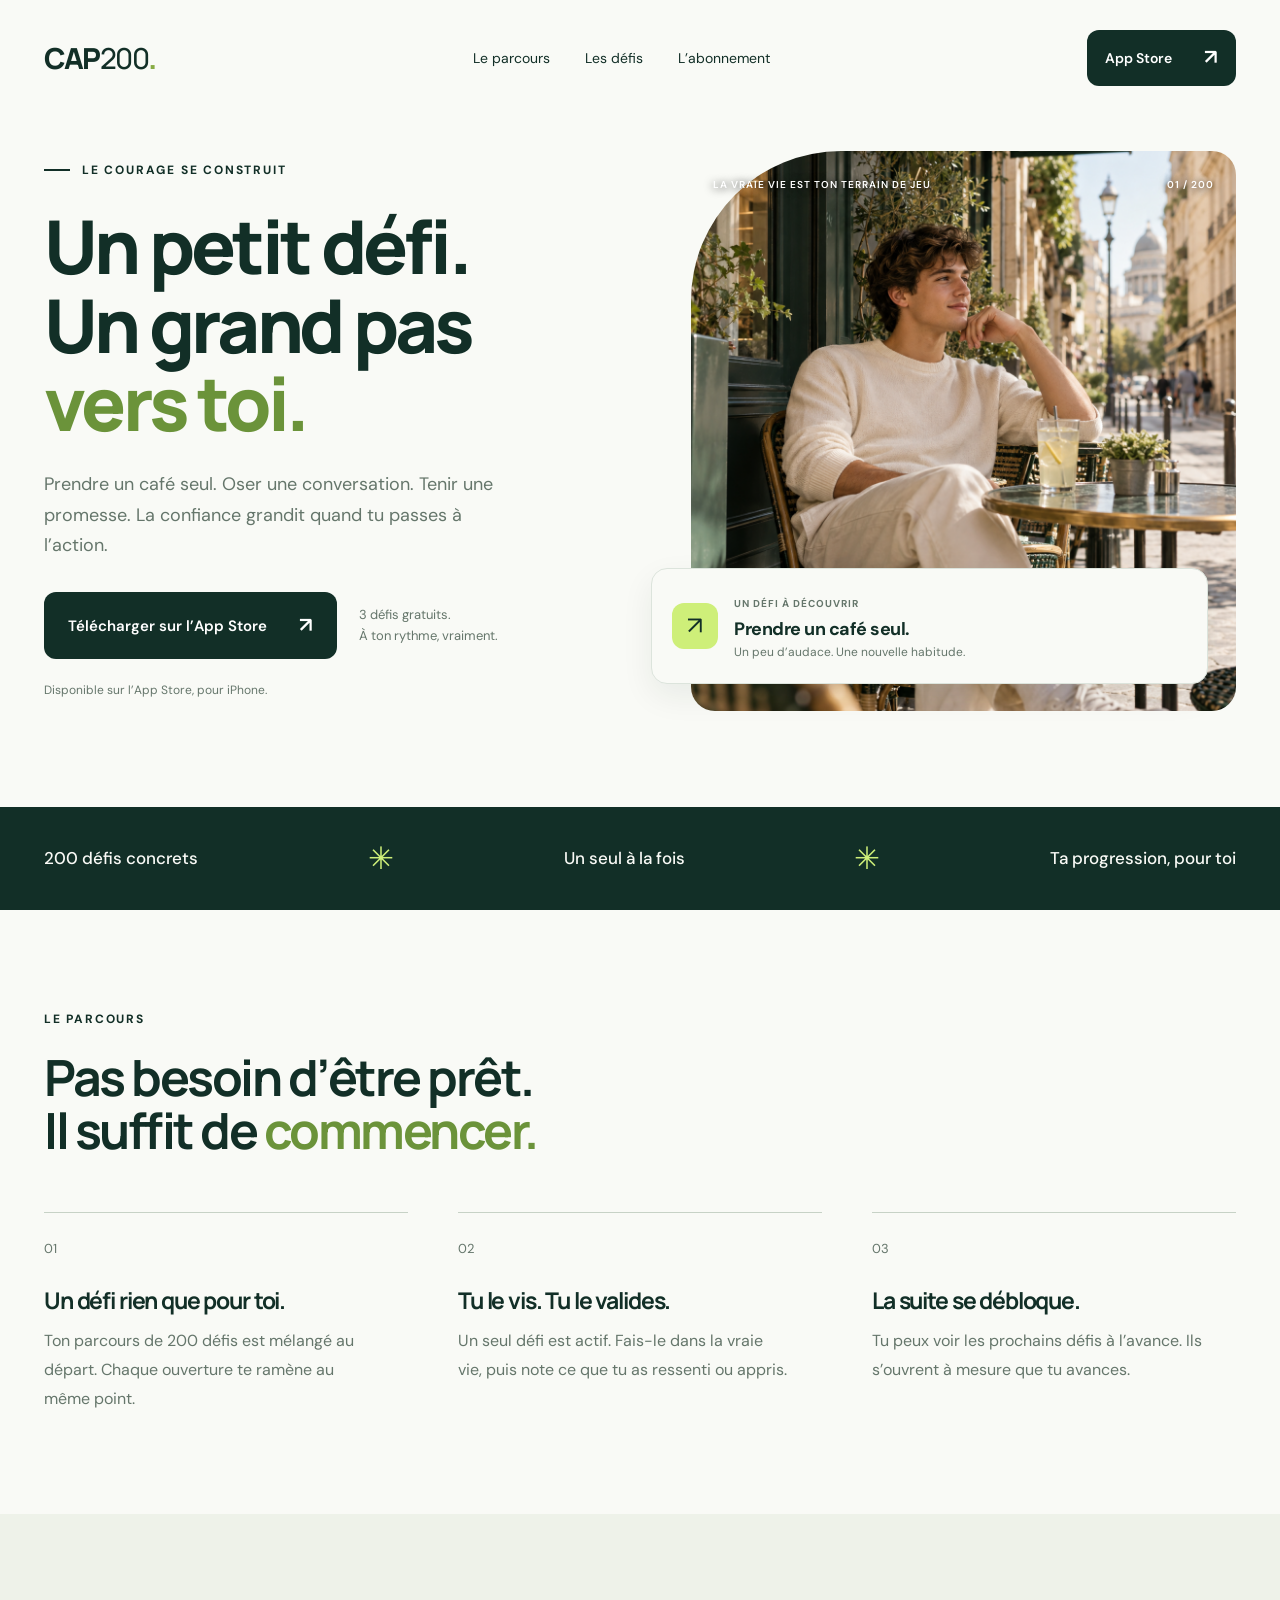
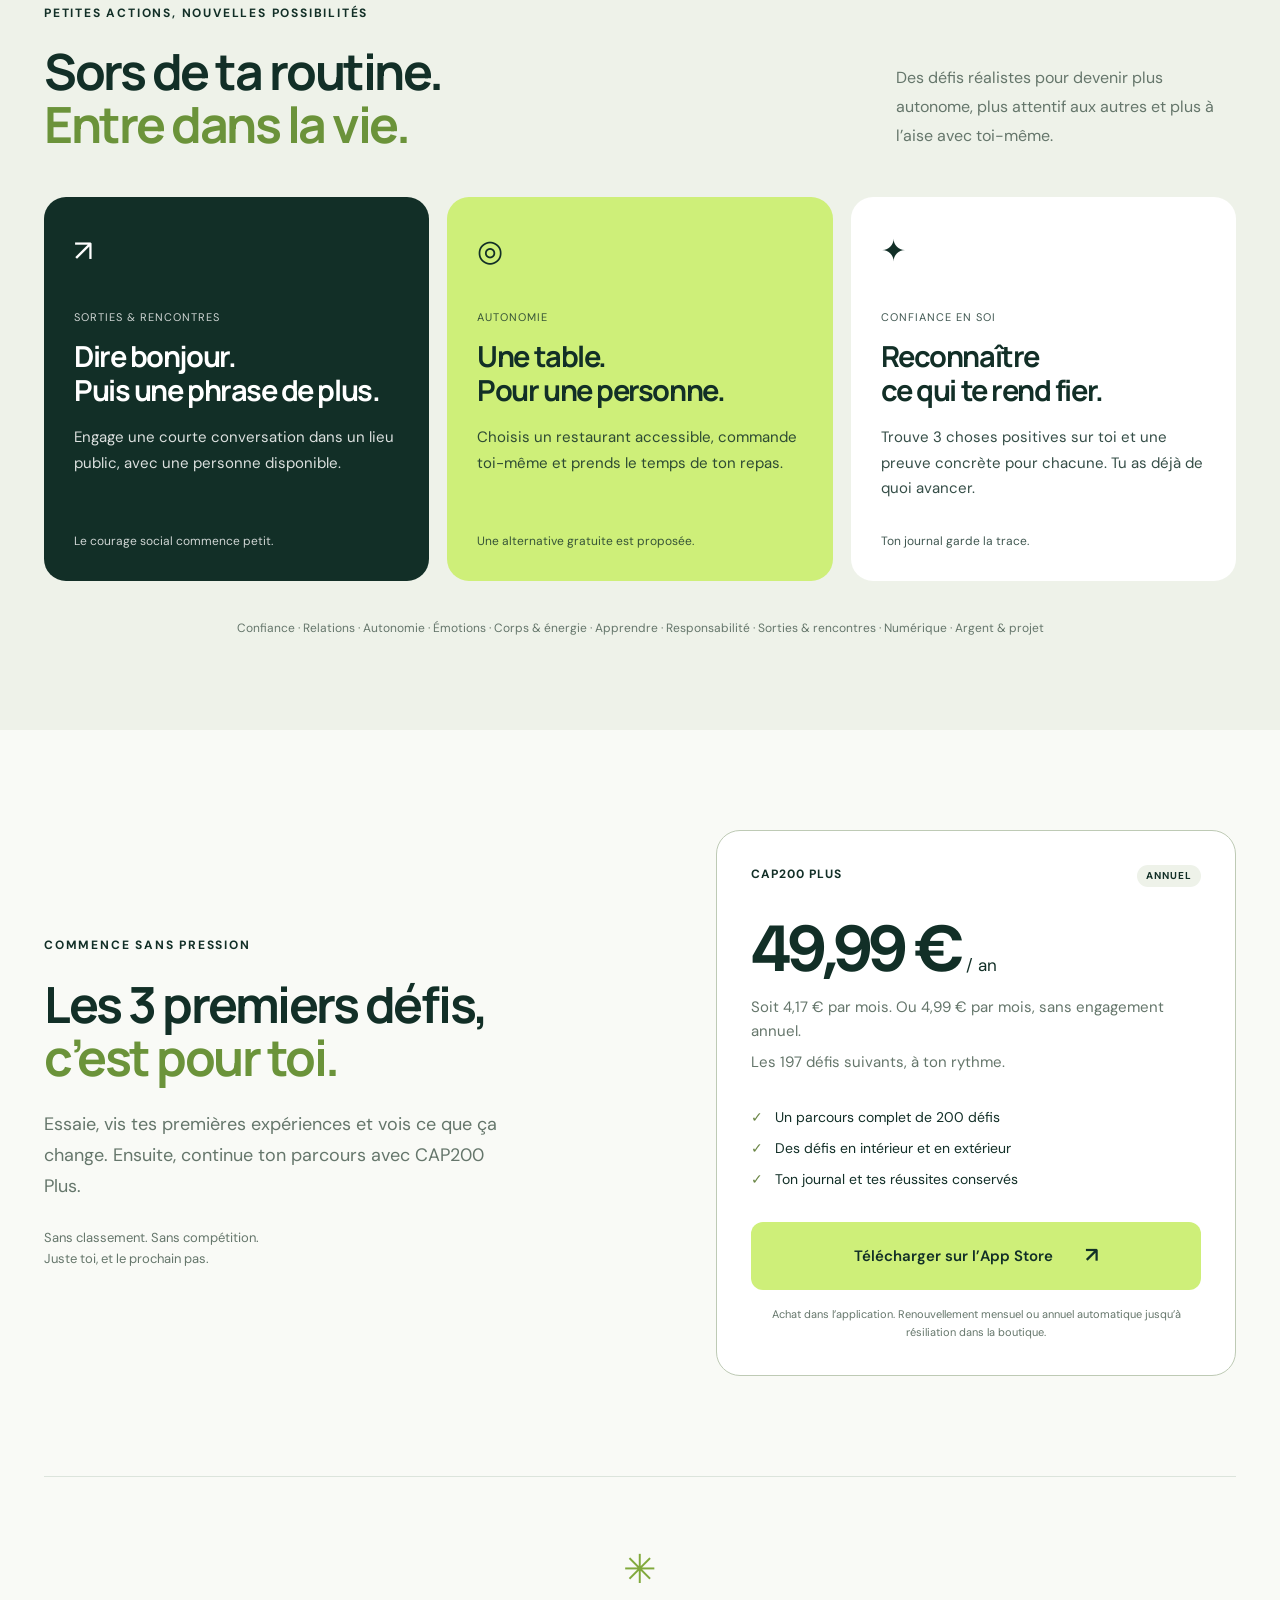
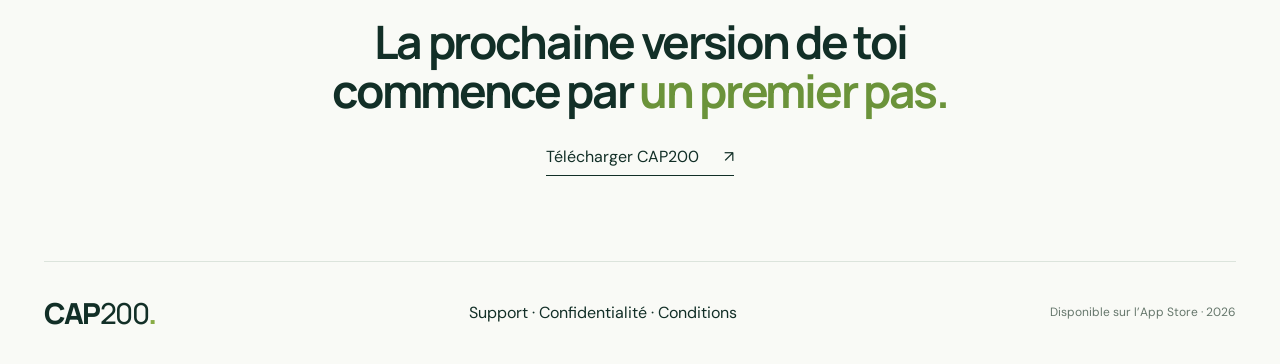
==== commit 847b6e09: "Les prix de la page publique, et les liens vers la boutique La page annonçait 4,99 € par an et 0,99 " ====
--- a/index.html
+++ b/index.html
@@ -1,9 +1,9 @@
 <!doctype html>
-<html lang="fr"><head><meta charset="utf-8"><meta name="viewport" content="width=device-width,initial-scale=1"><title>CAP200 — La confiance se construit dans la vraie vie.</title><meta name="description" content="200 défis pour prendre confiance, devenir autonome et oser dans la vraie vie. Les 3 premiers sont gratuits, puis 0,99 € par mois ou 4,99 € par an."><meta name="theme-color" content="#122F27"><link rel="icon" href="data:image/svg+xml,%3Csvg xmlns='http://www.w3.org/2000/svg' viewBox='0 0 64 64'%3E%3Crect width='64' height='64' rx='16' fill='%23122F27'/%3E%3Cpath d='M18 45V19h28M18 32h20' fill='none' stroke='%23CEEF79' stroke-width='8'/%3E%3C/svg%3E"><link rel="stylesheet" href="style.css"></head>
-<body><a href="#contenu" class="skip">Aller au contenu</a><header class="nav wrap"><a href="./" class="logo" aria-label="CAP200 accueil">CAP<span>200</span><i>.</i></a><nav aria-label="Navigation principale"><a href="#parcours">Le parcours</a><a href="#defis">Les défis</a><a href="#abonnement">L’abonnement</a></nav><a class="button small" href="design.html">Découvrir l’app <span>↗</span></a></header>
-<main id="contenu"><section class="hero wrap"><div class="hero-copy"><p class="eyebrow"><span class="line"></span> LE COURAGE SE CONSTRUIT</p><h1>Un petit défi.<br>Un grand pas<br><em>vers toi.</em></h1><p class="intro">Prendre un café seul. Oser une conversation. Tenir une promesse. La confiance grandit quand tu passes à l’action.</p><div class="hero-actions"><a class="button" href="design.html">Explorer l’application <span>↗</span></a><span class="micro">3 défis gratuits.<br>À ton rythme, vraiment.</span></div><div class="availability">Application en préparation pour iPhone et Android.</div></div><div class="hero-art"><img src="assets/cafe.png" alt="Un jeune homme profite d’une pause en terrasse, seul et détendu." width="1122" height="1402"><div class="image-caption"><span>LA VRAIE VIE EST TON TERRAIN DE JEU</span><span>01 / 200</span></div><div class="challenge-note"><div class="note-mark">↗</div><div><small>UN DÉFI À DÉCOUVRIR</small><strong>Prendre un café seul.</strong><p>Un peu d’audace. Une nouvelle habitude.</p></div></div></div></section>
+<html lang="fr"><head><meta charset="utf-8"><meta name="viewport" content="width=device-width,initial-scale=1"><title>CAP200 — La confiance se construit dans la vraie vie.</title><meta name="description" content="200 défis pour prendre confiance, devenir autonome et oser dans la vraie vie. Les 3 premiers sont gratuits, puis 4,99 € par mois ou 49,99 € par an."><meta name="theme-color" content="#122F27"><link rel="icon" href="data:image/svg+xml,%3Csvg xmlns='http://www.w3.org/2000/svg' viewBox='0 0 64 64'%3E%3Crect width='64' height='64' rx='16' fill='%23122F27'/%3E%3Cpath d='M18 45V19h28M18 32h20' fill='none' stroke='%23CEEF79' stroke-width='8'/%3E%3C/svg%3E"><link rel="stylesheet" href="style.css"></head>
+<body><a href="#contenu" class="skip">Aller au contenu</a><header class="nav wrap"><a href="./" class="logo" aria-label="CAP200 accueil">CAP<span>200</span><i>.</i></a><nav aria-label="Navigation principale"><a href="#parcours">Le parcours</a><a href="#defis">Les défis</a><a href="#abonnement">L’abonnement</a></nav><a class="button small" href="https://apps.apple.com/fr/app/cap200/id6814991490">App Store <span>↗</span></a></header>
+<main id="contenu"><section class="hero wrap"><div class="hero-copy"><p class="eyebrow"><span class="line"></span> LE COURAGE SE CONSTRUIT</p><h1>Un petit défi.<br>Un grand pas<br><em>vers toi.</em></h1><p class="intro">Prendre un café seul. Oser une conversation. Tenir une promesse. La confiance grandit quand tu passes à l’action.</p><div class="hero-actions"><a class="button" href="https://apps.apple.com/fr/app/cap200/id6814991490">Télécharger sur l’App Store <span>↗</span></a><span class="micro">3 défis gratuits.<br>À ton rythme, vraiment.</span></div><div class="availability">Disponible sur l’App Store, pour iPhone.</div></div><div class="hero-art"><img src="assets/cafe.png" alt="Un jeune homme profite d’une pause en terrasse, seul et détendu." width="1122" height="1402"><div class="image-caption"><span>LA VRAIE VIE EST TON TERRAIN DE JEU</span><span>01 / 200</span></div><div class="challenge-note"><div class="note-mark">↗</div><div><small>UN DÉFI À DÉCOUVRIR</small><strong>Prendre un café seul.</strong><p>Un peu d’audace. Une nouvelle habitude.</p></div></div></div></section>
 <div class="statement"><div class="wrap statement-inner"><span>200 défis concrets</span><span class="asterisk">✳</span><span>Un seul à la fois</span><span class="asterisk">✳</span><span>Ta progression, pour toi</span></div></div>
 <section id="parcours" class="section wrap"><div class="section-head"><p class="eyebrow">LE PARCOURS</p><h2>Pas besoin d’être prêt.<br>Il suffit de <em>commencer.</em></h2></div><div class="steps"><article><span class="step-num">01</span><h3>Un défi rien que pour toi.</h3><p>Ton parcours de 200 défis est mélangé au départ. Chaque ouverture te ramène au même point.</p></article><article><span class="step-num">02</span><h3>Tu le vis. Tu le valides.</h3><p>Un seul défi est actif. Fais-le dans la vraie vie, puis note ce que tu as ressenti ou appris.</p></article><article><span class="step-num">03</span><h3>La suite se débloque.</h3><p>Tu peux voir les prochains défis à l’avance. Ils s’ouvrent à mesure que tu avances.</p></article></div></section>
 <section id="defis" class="examples-section"><div class="wrap"><div class="examples-head"><div><p class="eyebrow">PETITES ACTIONS, NOUVELLES POSSIBILITÉS</p><h2>Sors de ta routine.<br><em>Entre dans la vie.</em></h2></div><p>Des défis réalistes pour devenir plus autonome, plus attentif aux autres et plus à l’aise avec toi-même.</p></div><div class="examples"><article class="example"><span class="example-icon">↗</span><div class="example-meta">SORTIES & RENCONTRES</div><h3>Dire bonjour.<br>Puis une phrase de plus.</h3><p>Engage une courte conversation dans un lieu public, avec une personne disponible.</p><span class="example-footer">Le courage social commence petit.</span></article><article class="example lime"><span class="example-icon">◎</span><div class="example-meta">AUTONOMIE</div><h3>Une table.<br>Pour une personne.</h3><p>Choisis un restaurant accessible, commande toi-même et prends le temps de ton repas.</p><span class="example-footer">Une alternative gratuite est proposée.</span></article><article class="example soft"><span class="example-icon">✦</span><div class="example-meta">CONFIANCE EN SOI</div><h3>Reconnaître<br>ce qui te rend fier.</h3><p>Trouve 3 choses positives sur toi et une preuve concrète pour chacune. Tu as déjà de quoi avancer.</p><span class="example-footer">Ton journal garde la trace.</span></article></div><p class="quiet">Confiance · Relations · Autonomie · Émotions · Corps & énergie · Apprendre · Responsabilité · Sorties & rencontres · Numérique · Argent & projet</p></div></section>
-<section id="abonnement" class="section wrap pricing"><div><p class="eyebrow">COMMENCE SANS PRESSION</p><h2>Les 3 premiers défis,<br><em>c’est pour toi.</em></h2><p class="intro">Essaie, vis tes premières expériences et vois ce que ça change. Ensuite, continue ton parcours avec CAP200 Plus.</p><p class="micro">Sans classement. Sans compétition.<br>Juste toi, et le prochain pas.</p></div><article class="price-card"><div class="price-top"><span>CAP200 PLUS</span><span>ANNUEL</span></div><p class="price">4,99 €<span> / an</span></p><p>ou 0,99 € par mois, sans engagement annuel.</p><p>Les 197 défis suivants, à ton rythme.</p><ul><li>Un parcours complet de 200 défis</li><li>Des défis en intérieur et en extérieur</li><li>Ton journal et tes réussites conservés</li></ul><a href="design.html#plus" class="button lime-button">Voir l’offre dans l’app <span>↗</span></a><small>Offre prévue au lancement. Achat dans l’application. Renouvellement mensuel ou annuel automatique jusqu’à résiliation dans la boutique.</small></article></section>
-<section class="closing wrap"><span class="closing-symbol">✳</span><h2>La prochaine version de toi<br>commence par <em>un premier pas.</em></h2><a class="text-link" href="design.html">Découvrir CAP200 <span>↗</span></a></section></main><footer class="wrap footer"><a href="./" class="logo">CAP<span>200</span><i>.</i></a><nav aria-label="Informations légales"><a href="support.html">Support</a> · <a href="privacy.html">Confidentialité</a> · <a href="terms.html">Conditions</a></nav><span>Application en préparation · 2026</span></footer></body></html>
+<section id="abonnement" class="section wrap pricing"><div><p class="eyebrow">COMMENCE SANS PRESSION</p><h2>Les 3 premiers défis,<br><em>c’est pour toi.</em></h2><p class="intro">Essaie, vis tes premières expériences et vois ce que ça change. Ensuite, continue ton parcours avec CAP200 Plus.</p><p class="micro">Sans classement. Sans compétition.<br>Juste toi, et le prochain pas.</p></div><article class="price-card"><div class="price-top"><span>CAP200 PLUS</span><span>ANNUEL</span></div><p class="price">49,99 €<span> / an</span></p><p>Soit 4,17 € par mois. Ou 4,99 € par mois, sans engagement annuel.</p><p>Les 197 défis suivants, à ton rythme.</p><ul><li>Un parcours complet de 200 défis</li><li>Des défis en intérieur et en extérieur</li><li>Ton journal et tes réussites conservés</li></ul><a href="https://apps.apple.com/fr/app/cap200/id6814991490" class="button lime-button">Télécharger sur l’App Store <span>↗</span></a><small>Achat dans l’application. Renouvellement mensuel ou annuel automatique jusqu’à résiliation dans la boutique.</small></article></section>
+<section class="closing wrap"><span class="closing-symbol">✳</span><h2>La prochaine version de toi<br>commence par <em>un premier pas.</em></h2><a class="text-link" href="https://apps.apple.com/fr/app/cap200/id6814991490">Télécharger CAP200 <span>↗</span></a></section></main><footer class="wrap footer"><a href="./" class="logo">CAP<span>200</span><i>.</i></a><nav aria-label="Informations légales"><a href="support.html">Support</a> · <a href="privacy.html">Confidentialité</a> · <a href="terms.html">Conditions</a></nav><span>Disponible sur l’App Store · 2026</span></footer></body></html>
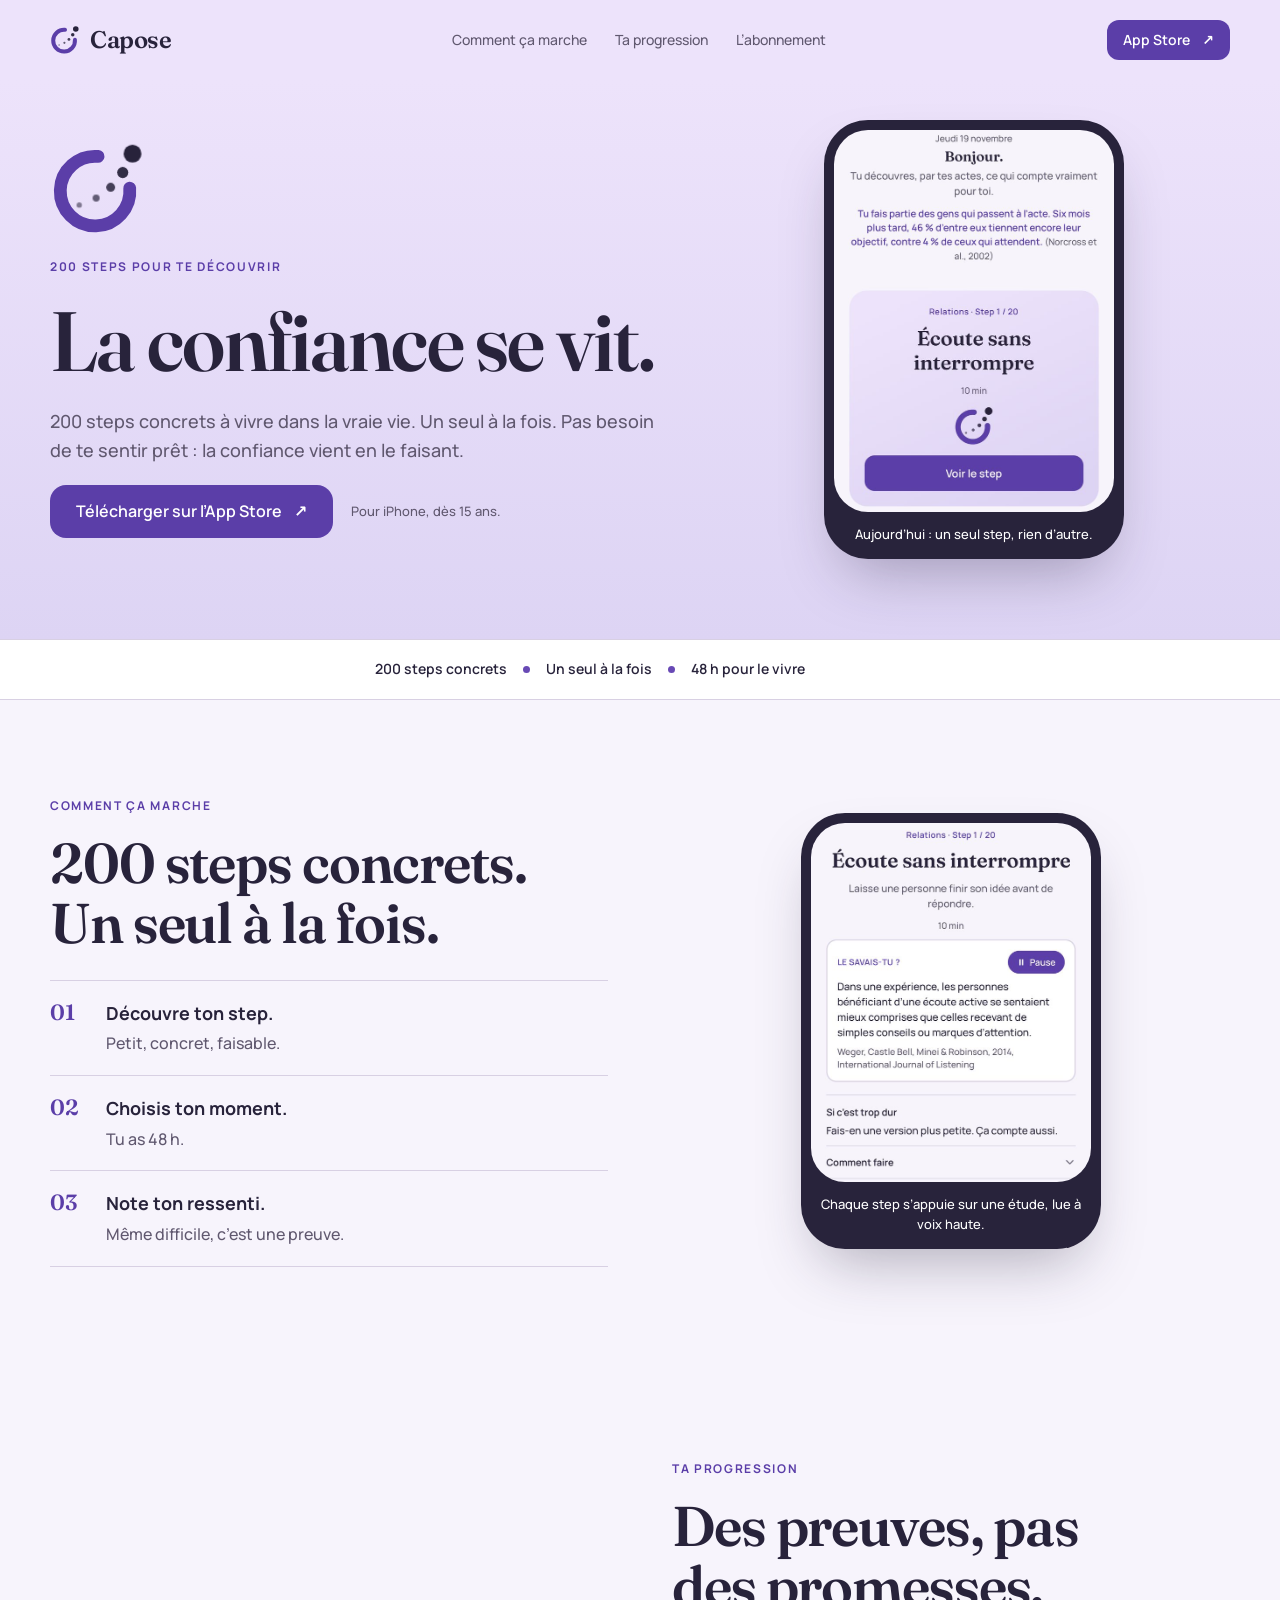
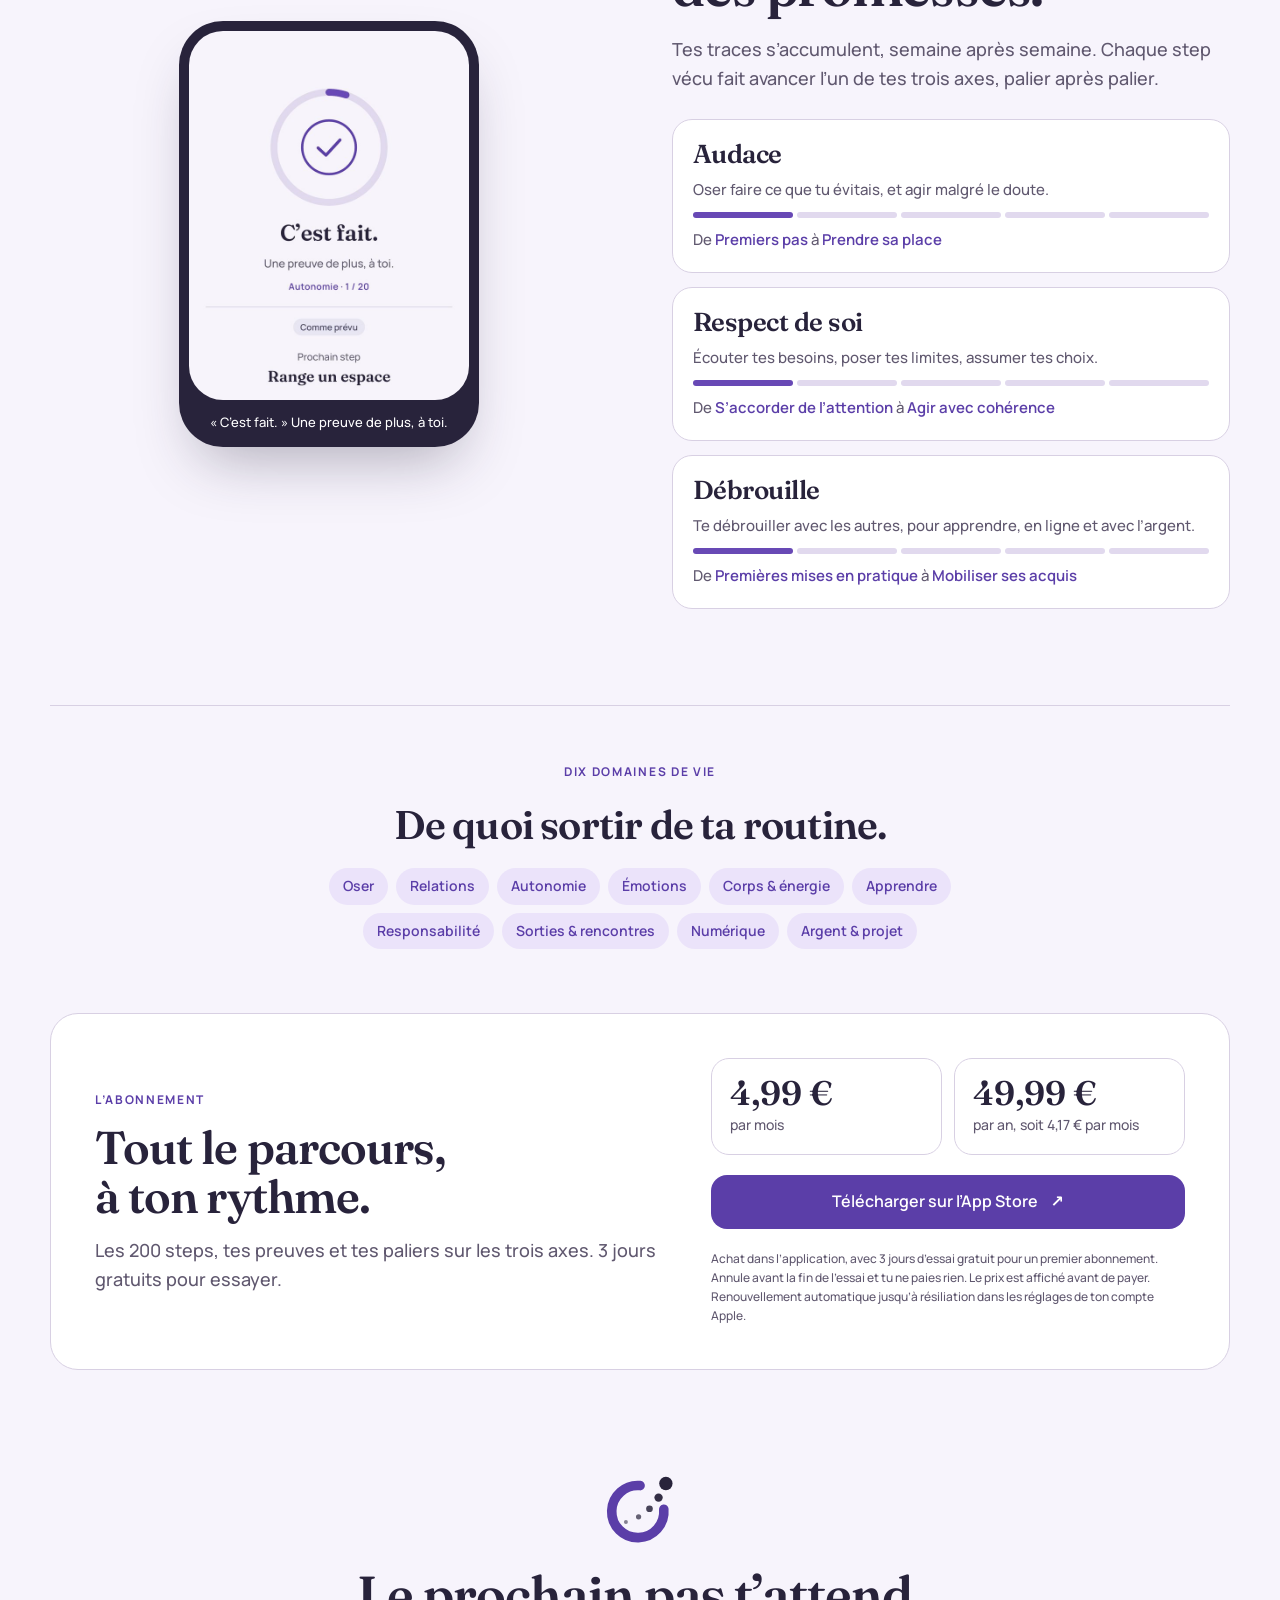
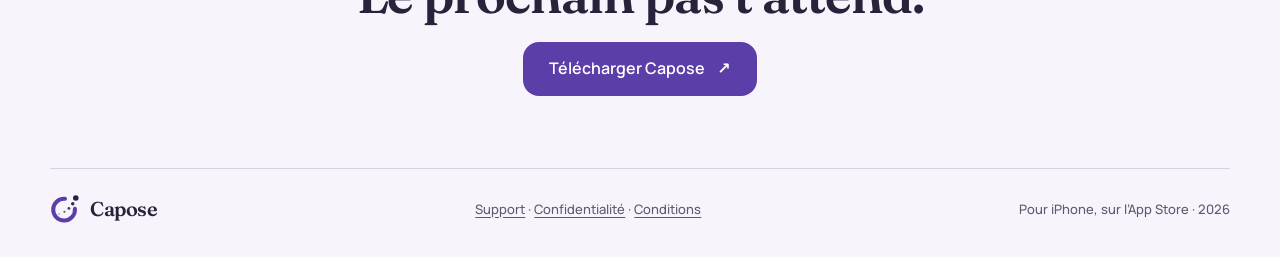
==== commit d5dba894: "Capose: new home page, 3-day free trial, legal pages renamed with Sign in with Apple Co-Authored-By:" ====
--- a/index.html
+++ b/index.html
@@ -1,9 +1,76 @@
 <!doctype html>
-<html lang="fr"><head><meta charset="utf-8"><meta name="viewport" content="width=device-width,initial-scale=1"><title>CAP200 — La confiance se construit dans la vraie vie.</title><meta name="description" content="200 défis pour prendre confiance, devenir autonome et oser dans la vraie vie. Les 3 premiers sont gratuits, puis 4,99 € par mois ou 49,99 € par an."><meta name="theme-color" content="#122F27"><link rel="icon" href="data:image/svg+xml,%3Csvg xmlns='http://www.w3.org/2000/svg' viewBox='0 0 64 64'%3E%3Crect width='64' height='64' rx='16' fill='%23122F27'/%3E%3Cpath d='M18 45V19h28M18 32h20' fill='none' stroke='%23CEEF79' stroke-width='8'/%3E%3C/svg%3E"><link rel="stylesheet" href="style.css"></head>
-<body><a href="#contenu" class="skip">Aller au contenu</a><header class="nav wrap"><a href="./" class="logo" aria-label="CAP200 accueil">CAP<span>200</span><i>.</i></a><nav aria-label="Navigation principale"><a href="#parcours">Le parcours</a><a href="#defis">Les défis</a><a href="#abonnement">L’abonnement</a></nav><a class="button small" href="https://apps.apple.com/fr/app/cap200/id6814991490">App Store <span>↗</span></a></header>
-<main id="contenu"><section class="hero wrap"><div class="hero-copy"><p class="eyebrow"><span class="line"></span> LE COURAGE SE CONSTRUIT</p><h1>Un petit défi.<br>Un grand pas<br><em>vers toi.</em></h1><p class="intro">Prendre un café seul. Oser une conversation. Tenir une promesse. La confiance grandit quand tu passes à l’action.</p><div class="hero-actions"><a class="button" href="https://apps.apple.com/fr/app/cap200/id6814991490">Télécharger sur l’App Store <span>↗</span></a><span class="micro">3 défis gratuits.<br>À ton rythme, vraiment.</span></div><div class="availability">Disponible sur l’App Store, pour iPhone.</div></div><div class="hero-art"><img src="assets/cafe.png" alt="Un jeune homme profite d’une pause en terrasse, seul et détendu." width="1122" height="1402"><div class="image-caption"><span>LA VRAIE VIE EST TON TERRAIN DE JEU</span><span>01 / 200</span></div><div class="challenge-note"><div class="note-mark">↗</div><div><small>UN DÉFI À DÉCOUVRIR</small><strong>Prendre un café seul.</strong><p>Un peu d’audace. Une nouvelle habitude.</p></div></div></div></section>
-<div class="statement"><div class="wrap statement-inner"><span>200 défis concrets</span><span class="asterisk">✳</span><span>Un seul à la fois</span><span class="asterisk">✳</span><span>Ta progression, pour toi</span></div></div>
-<section id="parcours" class="section wrap"><div class="section-head"><p class="eyebrow">LE PARCOURS</p><h2>Pas besoin d’être prêt.<br>Il suffit de <em>commencer.</em></h2></div><div class="steps"><article><span class="step-num">01</span><h3>Un défi rien que pour toi.</h3><p>Ton parcours de 200 défis est mélangé au départ. Chaque ouverture te ramène au même point.</p></article><article><span class="step-num">02</span><h3>Tu le vis. Tu le valides.</h3><p>Un seul défi est actif. Fais-le dans la vraie vie, puis note ce que tu as ressenti ou appris.</p></article><article><span class="step-num">03</span><h3>La suite se débloque.</h3><p>Tu peux voir les prochains défis à l’avance. Ils s’ouvrent à mesure que tu avances.</p></article></div></section>
-<section id="defis" class="examples-section"><div class="wrap"><div class="examples-head"><div><p class="eyebrow">PETITES ACTIONS, NOUVELLES POSSIBILITÉS</p><h2>Sors de ta routine.<br><em>Entre dans la vie.</em></h2></div><p>Des défis réalistes pour devenir plus autonome, plus attentif aux autres et plus à l’aise avec toi-même.</p></div><div class="examples"><article class="example"><span class="example-icon">↗</span><div class="example-meta">SORTIES & RENCONTRES</div><h3>Dire bonjour.<br>Puis une phrase de plus.</h3><p>Engage une courte conversation dans un lieu public, avec une personne disponible.</p><span class="example-footer">Le courage social commence petit.</span></article><article class="example lime"><span class="example-icon">◎</span><div class="example-meta">AUTONOMIE</div><h3>Une table.<br>Pour une personne.</h3><p>Choisis un restaurant accessible, commande toi-même et prends le temps de ton repas.</p><span class="example-footer">Une alternative gratuite est proposée.</span></article><article class="example soft"><span class="example-icon">✦</span><div class="example-meta">CONFIANCE EN SOI</div><h3>Reconnaître<br>ce qui te rend fier.</h3><p>Trouve 3 choses positives sur toi et une preuve concrète pour chacune. Tu as déjà de quoi avancer.</p><span class="example-footer">Ton journal garde la trace.</span></article></div><p class="quiet">Confiance · Relations · Autonomie · Émotions · Corps & énergie · Apprendre · Responsabilité · Sorties & rencontres · Numérique · Argent & projet</p></div></section>
-<section id="abonnement" class="section wrap pricing"><div><p class="eyebrow">COMMENCE SANS PRESSION</p><h2>Les 3 premiers défis,<br><em>c’est pour toi.</em></h2><p class="intro">Essaie, vis tes premières expériences et vois ce que ça change. Ensuite, continue ton parcours avec CAP200 Plus.</p><p class="micro">Sans classement. Sans compétition.<br>Juste toi, et le prochain pas.</p></div><article class="price-card"><div class="price-top"><span>CAP200 PLUS</span><span>ANNUEL</span></div><p class="price">49,99 €<span> / an</span></p><p>Soit 4,17 € par mois. Ou 4,99 € par mois, sans engagement annuel.</p><p>Les 197 défis suivants, à ton rythme.</p><ul><li>Un parcours complet de 200 défis</li><li>Des défis en intérieur et en extérieur</li><li>Ton journal et tes réussites conservés</li></ul><a href="https://apps.apple.com/fr/app/cap200/id6814991490" class="button lime-button">Télécharger sur l’App Store <span>↗</span></a><small>Achat dans l’application. Renouvellement mensuel ou annuel automatique jusqu’à résiliation dans la boutique.</small></article></section>
-<section class="closing wrap"><span class="closing-symbol">✳</span><h2>La prochaine version de toi<br>commence par <em>un premier pas.</em></h2><a class="text-link" href="https://apps.apple.com/fr/app/cap200/id6814991490">Télécharger CAP200 <span>↗</span></a></section></main><footer class="wrap footer"><a href="./" class="logo">CAP<span>200</span><i>.</i></a><nav aria-label="Informations légales"><a href="support.html">Support</a> · <a href="privacy.html">Confidentialité</a> · <a href="terms.html">Conditions</a></nav><span>Disponible sur l’App Store · 2026</span></footer></body></html>
+<html lang="fr"><head><meta charset="utf-8"><meta name="viewport" content="width=device-width,initial-scale=1"><title>Capose · 200 steps pour te découvrir</title><meta name="description" content="Capose : 200 steps concrets à vivre dans la vraie vie, un seul à la fois. Tu as 48 h pour chacun, et chaque step vécu devient une preuve. Pour iPhone, dès 15 ans."><meta name="theme-color" content="#ede3fb"><link rel="icon" href="data:image/svg+xml,%3Csvg xmlns='http://www.w3.org/2000/svg' viewBox='170 170 690 690'%3E%3Cpath d='M743 508.2A250 250 0 1 1 515.8 281' stroke='%235B3EA8' stroke-width='92' stroke-linecap='round' fill='none'/%3E%3Ccircle cx='763' cy='261' r='64' fill='%2328233B'/%3E%3C/svg%3E"><link rel="preconnect" href="https://fonts.googleapis.com"><link rel="preconnect" href="https://fonts.gstatic.com" crossorigin><link rel="stylesheet" href="style.css"></head>
+<body>
+<svg width="0" height="0" style="position:absolute" aria-hidden="true"><symbol id="mark" viewBox="170 170 690 690"><path d="M743 508.2A250 250 0 1 1 515.8 281" stroke="#5B3EA8" stroke-width="92" stroke-linecap="round" fill="none"/><circle cx="380" cy="630" r="19" fill="#28233B" opacity=".55"/><circle cx="501.4" cy="580.7" r="25" fill="#28233B" opacity=".7"/><circle cx="605.8" cy="502.8" r="32" fill="#28233B" opacity=".85"/><circle cx="692.9" cy="396.2" r="40" fill="#28233B" opacity=".95"/><circle cx="763" cy="261" r="64" fill="#28233B"/></symbol></svg>
+<a href="#contenu" class="skip">Aller au contenu</a>
+<div class="top-band">
+<header class="nav wrap"><a href="./" class="logo" aria-label="Capose, accueil"><svg aria-hidden="true"><use href="#mark"/></svg>Capose</a><nav aria-label="Navigation principale"><a href="#comment">Comment ça marche</a><a href="#axes">Ta progression</a><a href="#abonnement">L’abonnement</a></nav><a class="button small" href="https://apps.apple.com/fr/app/cap200/id6814991490">App Store <span aria-hidden="true">↗</span></a></header>
+</div>
+<main id="contenu">
+<div class="hero-band">
+<section class="hero wrap">
+<div class="hero-copy">
+<svg class="motif" viewBox="170 170 690 690" aria-hidden="true"><path class="arc" pathLength="1" d="M743 508.2A250 250 0 1 1 515.8 281" stroke="#5B3EA8" stroke-width="92" stroke-linecap="round" fill="none"/><circle class="dot d1" cx="380" cy="630" r="19" fill="#28233B" opacity=".55"/><circle class="dot d2" cx="501.4" cy="580.7" r="25" fill="#28233B" opacity=".7"/><circle class="dot d3" cx="605.8" cy="502.8" r="32" fill="#28233B" opacity=".85"/><circle class="dot d4" cx="692.9" cy="396.2" r="40" fill="#28233B" opacity=".95"/><circle class="dot d5" cx="763" cy="261" r="64" fill="#28233B"/></svg>
+<p class="eyebrow">200 steps pour te découvrir</p>
+<h1>La confiance se vit.</h1>
+<p class="lead">200 steps concrets à vivre dans la vraie vie. Un seul à la fois. Pas besoin de te sentir prêt : la confiance vient en le faisant.</p>
+<div class="actions"><a class="button" href="https://apps.apple.com/fr/app/cap200/id6814991490">Télécharger sur l’App Store <span aria-hidden="true">↗</span></a><span class="micro">Pour iPhone, dès 15 ans.</span></div>
+</div>
+<figure class="phone"><img src="assets/ecran-aujourdhui-paliers.jpg" width="640" height="873" alt="L’onglet Aujourd’hui de Capose : « Bonjour. », la ligne « Tu fais partie des gens qui passent à l’acte », puis le step du jour « Écoute sans interrompre », 10 minutes."><figcaption>Aujourd’hui : un seul step, rien d’autre.</figcaption></figure>
+</section>
+</div>
+<div class="strip"><ul class="wrap"><li>200 steps concrets</li><li>Un seul à la fois</li><li>48 h pour le vivre</li></ul></div>
+
+<section id="comment" class="section wrap">
+<div class="section-copy">
+<p class="eyebrow">Comment ça marche</p>
+<h2>200 steps concrets. Un seul à la fois.</h2>
+<ol class="how">
+<li><b>01</b><strong>Découvre ton step.</strong><span>Petit, concret, faisable.</span></li>
+<li><b>02</b><strong>Choisis ton moment.</strong><span>Tu as 48 h.</span></li>
+<li><b>03</b><strong>Note ton ressenti.</strong><span>Même difficile, c’est une preuve.</span></li>
+</ol>
+</div>
+<figure class="phone"><img src="assets/ecran-step-le-savais-tu.jpg" width="640" height="819" loading="lazy" alt="Un step dans Capose : « Écoute sans interrompre », avec la carte « Le savais-tu ? » qui cite une étude, lue à voix haute."><figcaption>Chaque step s’appuie sur une étude, lue à voix haute.</figcaption></figure>
+</section>
+
+<section id="axes" class="section flip wrap">
+<div class="section-copy">
+<p class="eyebrow">Ta progression</p>
+<h2>Des preuves, pas des promesses.</h2>
+<p class="lead">Tes traces s’accumulent, semaine après semaine. Chaque step vécu fait avancer l’un de tes trois axes, palier après palier.</p>
+<ul class="axes">
+<li class="axis"><h3>Audace</h3><p>Oser faire ce que tu évitais, et agir malgré le doute.</p><div class="bar" aria-hidden="true"><i class="on"></i><i></i><i></i><i></i><i></i></div><p class="range">De <em>Premiers pas</em> à <em>Prendre sa place</em></p></li>
+<li class="axis"><h3>Respect de soi</h3><p>Écouter tes besoins, poser tes limites, assumer tes choix.</p><div class="bar" aria-hidden="true"><i class="on"></i><i></i><i></i><i></i><i></i></div><p class="range">De <em>S’accorder de l’attention</em> à <em>Agir avec cohérence</em></p></li>
+<li class="axis"><h3>Débrouille</h3><p>Te débrouiller avec les autres, pour apprendre, en ligne et avec l’argent.</p><div class="bar" aria-hidden="true"><i class="on"></i><i></i><i></i><i></i><i></i></div><p class="range">De <em>Premières mises en pratique</em> à <em>Mobiliser ses acquis</em></p></li>
+</ul>
+</div>
+<figure class="phone"><img src="assets/ecran-cest-fait.jpg" width="640" height="844" loading="lazy" alt="L’écran « C’est fait. » de Capose : un cercle coché, « Une preuve de plus, à toi. », Autonomie 1 sur 20, et le prochain step."><figcaption>« C’est fait. » Une preuve de plus, à toi.</figcaption></figure>
+</section>
+
+<section class="domains wrap">
+<p class="eyebrow">Dix domaines de vie</p>
+<h2>De quoi sortir de ta routine.</h2>
+<ul class="chips"><li>Oser</li><li>Relations</li><li>Autonomie</li><li>Émotions</li><li>Corps &amp; énergie</li><li>Apprendre</li><li>Responsabilité</li><li>Sorties &amp; rencontres</li><li>Numérique</li><li>Argent &amp; projet</li></ul>
+</section>
+
+<section id="abonnement" class="wrap offer">
+<div class="offer-copy">
+<p class="eyebrow">L’abonnement</p>
+<h2>Tout le parcours, à ton rythme.</h2>
+<p class="lead">Les 200 steps, tes preuves et tes paliers sur les trois axes. 3 jours gratuits pour essayer.</p>
+</div>
+<div class="prices"><p class="price"><strong>4,99 €</strong><span>par mois</span></p><p class="price"><strong>49,99 €</strong><span>par an, soit 4,17 € par mois</span></p></div>
+<a class="button" href="https://apps.apple.com/fr/app/cap200/id6814991490">Télécharger sur l’App Store <span aria-hidden="true">↗</span></a>
+<small>Achat dans l’application, avec 3 jours d’essai gratuit pour un premier abonnement. Annule avant la fin de l’essai et tu ne paies rien. Le prix est affiché avant de payer. Renouvellement automatique jusqu’à résiliation dans les réglages de ton compte Apple.</small>
+</section>
+
+<section class="closing wrap">
+<svg class="motif" aria-hidden="true"><use href="#mark"/></svg>
+<h2>Le prochain pas t’attend.</h2>
+<a class="button" href="https://apps.apple.com/fr/app/cap200/id6814991490">Télécharger Capose <span aria-hidden="true">↗</span></a>
+</section>
+</main>
+
+<footer class="wrap footer"><a href="./" class="logo"><svg aria-hidden="true"><use href="#mark"/></svg>Capose</a><nav aria-label="Informations légales"><a href="support.html">Support</a> · <a href="privacy.html">Confidentialité</a> · <a href="terms.html">Conditions</a></nav><span>Pour iPhone, sur l’App Store · 2026</span></footer>
+</body></html>
--- a/style.css
+++ b/style.css
@@ -1,3 +1,114 @@
-@import url('https://fonts.googleapis.com/css2?family=DM+Sans:wght@400;500;600;700&family=Manrope:wght@400;500;600;700;800&display=swap');
-:root{--ink:#122f27;--lime:#ceef79;--paper:#f9faf6;--muted:#65766b;--line:#dce4dc;--radius:24px}*{box-sizing:border-box}html{scroll-behavior:smooth;scroll-padding-top:30px}body{margin:0;color:var(--ink);background:var(--paper);font-family:'DM Sans',sans-serif;font-size:16px;line-height:1.6}a{color:inherit;text-decoration:none}button,a{-webkit-tap-highlight-color:transparent}a:focus-visible,button:focus-visible{outline:3px solid #72a222;outline-offset:5px}h1,h2,h3,p{margin:0}h1,h2,h3,.logo{font-family:Manrope,sans-serif}h1,h2,h3{letter-spacing:-.05em;line-height:1.06}em{font-style:normal;color:#6b933a}.wrap{width:min(1240px,calc(100% - 88px));margin-inline:auto}.nav{display:flex;align-items:center;justify-content:space-between;gap:24px;padding-block:30px}.logo{font-size:29px;font-weight:800;letter-spacing:-1.5px;white-space:nowrap}.logo span{font-weight:500}.logo i{color:#88ac45;font-style:normal}.nav nav{display:flex;gap:35px;font-size:14px}.nav nav a:hover{text-decoration:underline}.button{display:inline-flex;align-items:center;justify-content:center;gap:32px;padding:17px 24px;border-radius:12px;background:var(--ink);color:white;font-weight:600;font-size:15px}.button span{font-size:21px}.button:hover{background:#2b4e3e}.small{padding:11px 18px;font-size:14px}.hero{display:grid;grid-template-columns:1.05fr 1fr;align-items:center;gap:75px;padding-top:35px;padding-bottom:96px}.eyebrow{font-size:12px;font-weight:700;letter-spacing:1.8px;display:flex;gap:12px;align-items:center}.line{display:inline-block;width:26px;height:2px;background:var(--ink)}h1{font-size:clamp(48px,5.8vw,80px);font-weight:800;margin-top:27px}.intro{max-width:470px;font-size:18px;line-height:1.7;color:var(--muted);margin-top:26px}.hero-actions{margin-top:31px;display:flex;gap:22px;align-items:center}.micro{font-size:13px;line-height:1.6;color:var(--muted)}.availability{font-size:12px;color:var(--muted);margin-top:22px}.hero-art{position:relative;min-width:0;isolation:isolate}.hero-art img{display:block;width:100%;height:560px;object-fit:cover;border-radius:150px 24px 24px 24px}.image-caption{position:absolute;left:22px;right:22px;top:26px;display:flex;justify-content:space-between;gap:20px;color:white;font-size:10px;font-weight:600;letter-spacing:1px;text-shadow:0 1px 9px #000}.challenge-note{position:absolute;bottom:27px;left:-40px;right:28px;padding:20px;background:var(--paper);border:1px solid var(--line);border-radius:16px;display:flex;align-items:center;gap:16px;box-shadow:0 12px 32px #14271a12}.note-mark{background:var(--lime);border-radius:12px;width:46px;height:46px;display:grid;place-items:center;font-size:25px;flex-shrink:0}.challenge-note small{font-size:10px;font-weight:700;letter-spacing:1px;color:var(--muted)}.challenge-note strong{display:block;font-size:18px;letter-spacing:-.5px}.challenge-note p{font-size:12px;color:var(--muted)}.statement{background:var(--ink);color:var(--paper);padding:27px 0}.statement-inner{display:flex;align-items:center;justify-content:space-between;gap:20px;font-size:17px;font-weight:500}.asterisk{color:var(--lime);font-size:31px}.section{padding-block:100px}h2{font-size:clamp(33px,3.9vw,52px);font-weight:700;margin-top:22px}.steps{display:grid;grid-template-columns:repeat(3,1fr);gap:50px;margin-top:55px}.steps article{border-top:1px solid #c7d2c6;padding-top:22px}.step-num{font-size:13px;color:var(--muted)}h3{font-size:23px;font-weight:700}.steps h3{margin:27px 0 15px}.steps p{color:var(--muted);line-height:1.8;font-size:16px;max-width:330px}.examples-section{padding-block:90px;background:#eef2e9}.examples-head{display:flex;justify-content:space-between;align-items:flex-end;gap:60px}.examples-head>p{max-width:340px;color:var(--muted);font-size:16px;line-height:1.8}.examples{display:grid;grid-template-columns:repeat(3,1fr);gap:18px;margin-top:46px}.example{padding:30px;background:var(--ink);color:white;border-radius:22px;min-height:370px;display:flex;flex-direction:column}.example-icon{font-size:30px}.example-meta{font-size:11px;letter-spacing:1px;margin-top:34px;opacity:.8}.example h3{font-size:29px;line-height:1.16;margin-top:14px}.example p{font-size:15px;line-height:1.7;opacity:.85;margin-top:18px}.example-footer{font-size:12px;padding-top:30px;margin-top:auto;opacity:.8}.lime{background:var(--lime);color:var(--ink)}.soft{background:#fff;color:var(--ink)}.quiet{font-size:12px;color:var(--muted);text-align:center;margin-top:35px;line-height:2}.pricing{display:grid;grid-template-columns:1.1fr 1fr;gap:100px;align-items:center}.pricing .micro{margin-top:27px}.price-card{border:1px solid #becab5;border-radius:24px;padding:34px;background:white}.price-top{display:flex;justify-content:space-between;gap:15px;font-size:12px;letter-spacing:1px;font-weight:700}.price-top span:last-child{background:#eef2e9;border-radius:20px;padding:3px 9px;font-size:10px}.price{font-size:65px;letter-spacing:-3px;font-weight:700;margin-top:23px;line-height:1.2}.price span{font-size:17px;font-weight:400;letter-spacing:0}.price-card>p:not(.price){font-size:15px;color:var(--muted);margin-top:7px}.price-card ul{list-style:none;padding:0;margin:28px 0;font-size:14px;line-height:2.2}.price-card li:before{content:'✓';margin-right:12px;color:#688443}.lime-button{background:var(--lime);color:var(--ink);width:100%}.lime-button:hover{background:#bde266}.price-card small{display:block;text-align:center;color:var(--muted);font-size:11px;line-height:1.6;margin-top:16px}.closing{text-align:center;border-top:1px solid var(--line);padding:60px 0 85px}.closing-symbol{font-size:40px;color:#81a93c}.closing h2{font-size:clamp(30px,3.6vw,48px);margin-top:17px}.text-link{display:inline-flex;gap:25px;border-bottom:1px solid var(--ink);padding-bottom:5px;margin-top:28px;font-size:16px}.footer{display:flex;justify-content:space-between;align-items:center;gap:20px;border-top:1px solid var(--line);padding-block:28px}.footer p,.footer>span{font-size:12px;color:var(--muted)}.skip{position:absolute;top:-100px;left:15px;background:var(--lime);padding:12px;z-index:10}.skip:focus{top:10px}
-@media(min-width:1500px){.hero{gap:105px}.hero-art img{height:590px}}@media(max-width:1000px){.wrap{width:calc(100% - 48px)}.hero{gap:35px}.hero-art img{height:510px}.hero-actions{align-items:flex-start;flex-direction:column;gap:12px}.hero-actions .micro br{display:none}.pricing{gap:40px}.steps{gap:25px}.example{padding:24px}.example h3{font-size:25px}.nav nav{gap:20px}}@media(max-width:700px){.nav{padding-block:23px}.nav nav{display:none}.wrap{width:calc(100% - 36px)}.hero{grid-template-columns:1fr;padding-top:20px;padding-bottom:55px;gap:40px}h1{font-size:55px;margin-top:22px}.intro{font-size:17px}.hero-actions{align-items:center;flex-direction:row;gap:15px}.hero-actions .button{gap:16px;font-size:14px;padding:15px}.hero-actions .micro{font-size:12px}.hero-art{margin-left:12px}.hero-art img{height:430px;border-top-left-radius:100px}.challenge-note{left:-12px;right:16px;bottom:20px;padding:16px}.image-caption{font-size:8px;left:23px;top:22px}.statement{padding:20px 0}.statement-inner{font-size:12px;gap:8px;justify-content:center;flex-wrap:wrap}.statement-inner .asterisk{font-size:18px}.section{padding-block:65px}.steps{grid-template-columns:1fr;gap:30px;margin-top:32px}.steps h3{margin-top:15px}.steps p{max-width:none}.examples-section{padding-block:60px}.examples-head{display:block}.examples-head>p{margin-top:25px;max-width:none}.examples{grid-template-columns:1fr;margin-top:30px}.example{min-height:310px;padding:27px}.example h3{font-size:30px}.example-meta{margin-top:20px}.pricing{grid-template-columns:1fr;gap:35px}.price-card{padding:27px}.closing{padding-block:50px}.footer{flex-wrap:wrap;justify-content:space-between}.footer p{display:none}.footer>span{max-width:180px;text-align:right}}@media(prefers-reduced-motion:reduce){html{scroll-behavior:auto}}
+@import url('https://fonts.googleapis.com/css2?family=Fraunces:opsz,wght@9..144,600&family=Manrope:wght@500;600;700&display=swap');
+/* Palette « Lavande affirmée », the same tokens as the app (theme.js). */
+:root{--bg:#f7f4fc;--card:#fff;--ink:#28233b;--muted:#60586f;--line:#d8d0e3;--action:#5b3ea8;--action-hover:#4b3190;--tint:#ebe3fa;--track:#e1d9ee;--ring:#6849b5;--head-a:#ede3fb;--head-b:#ddd4f4;--title:'Fraunces',Georgia,'Times New Roman',serif;--text:'Manrope',system-ui,-apple-system,'Segoe UI',sans-serif;color-scheme:light}
+*{box-sizing:border-box}
+html{scroll-behavior:smooth;scroll-padding-top:24px;-webkit-text-size-adjust:100%}
+body{margin:0;background:var(--bg);color:var(--ink);font-family:var(--text);font-weight:500;font-size:16px;line-height:1.6}
+a{color:inherit;text-decoration:none}
+a:focus-visible{outline:3px solid var(--ring);outline-offset:4px;border-radius:6px}
+h1,h2,h3,p{margin:0}
+h1,h2,h3{font-family:var(--title);font-weight:600;line-height:1.08;letter-spacing:-.02em;text-wrap:balance}
+img{max-width:100%;height:auto;display:block}
+.wrap{width:min(1180px,100% - 32px);margin-inline:auto}
+.skip{position:absolute;top:-100px;left:16px;background:var(--action);color:#fff;padding:12px 16px;border-radius:10px;z-index:10}
+.skip:focus{top:12px}
+
+/* Logo: the app's mark, an arc and dots leaving the circle. */
+.logo{display:inline-flex;align-items:center;gap:10px;font-family:var(--title);font-weight:600;font-size:24px;letter-spacing:-.02em;white-space:nowrap}
+.logo svg{width:30px;height:30px;flex:none}
+.logo span,.logo i{display:none}
+
+.nav{display:flex;align-items:center;justify-content:space-between;gap:16px;padding-block:20px}
+.nav nav{display:none;gap:28px;font-size:14px;color:var(--muted)}
+.nav nav a:hover{color:var(--ink)}
+.button{display:inline-flex;align-items:center;justify-content:center;gap:12px;min-height:52px;padding:14px 26px;border-radius:16px;background:var(--action);color:#fff;font-weight:600;font-size:16px;transition:background .15s}
+.button:hover{background:var(--action-hover)}
+.button.small{min-height:40px;padding:9px 16px;font-size:14px;border-radius:12px}
+.eyebrow{font-size:12px;font-weight:700;letter-spacing:.14em;text-transform:uppercase;color:var(--action)}
+.lead{font-size:18px;color:var(--muted);max-width:34em}
+.micro{font-size:13px;color:var(--muted)}
+
+/* Hero */
+.top-band{background:var(--head-a)}
+.hero-band{background:linear-gradient(180deg,var(--head-a),var(--head-b))}
+.hero{display:grid;gap:40px;padding-block:24px 56px}
+.hero-copy{display:grid;gap:20px;justify-items:start}
+.hero .motif{width:96px;height:96px}
+h1{font-size:clamp(44px,11vw,84px)}
+.actions{display:flex;flex-wrap:wrap;align-items:center;gap:12px 18px}
+
+/* Phones holding real screenshots of the app. */
+.phone{margin:0;justify-self:center;width:min(300px,100%);padding:10px;border-radius:44px;background:var(--ink);box-shadow:0 30px 60px -20px rgba(40,35,59,.35)}
+.phone img{border-radius:34px;width:100%}
+.phone figcaption{color:#fff;font-size:13px;text-align:center;padding:12px 8px 4px}
+
+.strip{border-block:1px solid var(--line);background:var(--card)}
+.strip ul{list-style:none;margin:0;padding:18px 0;display:flex;flex-wrap:wrap;justify-content:center;gap:8px 16px;font-weight:600;font-size:14px}
+.strip li{display:flex;align-items:center;gap:16px}
+.strip li+li:before{content:'';width:7px;height:7px;border-radius:50%;background:var(--ring)}
+@media(max-width:519px){.strip ul{flex-direction:column;align-items:center;gap:4px}.strip li+li:before{display:none}}
+
+.section{display:grid;gap:40px;padding-block:64px;align-items:center}
+.section-copy{display:grid;gap:18px;min-width:0}
+h2{font-size:clamp(34px,7vw,56px)}
+
+.how{list-style:none;margin:8px 0 0;padding:0;display:grid}
+.how li{display:grid;grid-template-columns:44px 1fr;gap:4px 12px;padding-block:18px;border-top:1px solid var(--line)}
+.how li:last-child{border-bottom:1px solid var(--line)}
+.how b{font-family:var(--title);font-weight:600;font-size:22px;color:var(--action);grid-row:span 2;line-height:1.2}
+.how strong{font-size:18px;font-weight:700}
+.how span{color:var(--muted)}
+
+/* Three axes, each a bar cut into five milestones like on the Aujourd'hui tab. */
+.axes{list-style:none;margin:8px 0 0;padding:0;display:grid;gap:14px}
+.axis{background:var(--card);border:1px solid var(--line);border-radius:20px;padding:20px;display:grid;gap:10px}
+.axis h3{font-size:26px}
+.axis p{color:var(--muted);font-size:15px}
+.bar{display:flex;gap:4px}
+.bar i{flex:1;height:6px;border-radius:3px;background:var(--track)}
+.bar i.on{background:var(--ring)}
+.range{font-size:13px;color:var(--muted)}
+.range em{font-style:normal;color:var(--action);font-weight:600}
+
+.domains{text-align:center;padding-block:56px;border-top:1px solid var(--line);display:grid;gap:22px;justify-items:center}
+.domains h2{font-size:clamp(28px,6vw,40px)}
+.chips{list-style:none;margin:0;padding:0;display:flex;flex-wrap:wrap;justify-content:center;gap:8px;max-width:760px}
+.chips li{padding:7px 14px;border-radius:99px;background:var(--tint);color:var(--action);font-weight:600;font-size:14px}
+
+.offer{background:var(--card);border:1px solid var(--line);border-radius:28px;padding:28px;display:grid;gap:16px;margin-block:8px 64px}
+.offer h2{font-size:clamp(30px,6vw,46px)}
+.offer-copy{display:grid;gap:14px}
+.prices{display:flex;flex-wrap:wrap;gap:12px}
+.price{flex:1 1 180px;border:1.5px solid var(--line);border-radius:18px;padding:16px 18px}
+.price strong{display:block;font-family:var(--title);font-weight:600;font-size:34px;line-height:1.1}
+.price span{color:var(--muted);font-size:14px}
+.offer small{color:var(--muted);font-size:12px;line-height:1.6}
+
+.closing{text-align:center;padding-block:40px 72px;display:grid;justify-items:center;gap:20px}
+.closing .motif{width:72px;height:72px}
+.closing h2{font-size:clamp(32px,7vw,52px)}
+
+.footer{display:flex;flex-wrap:wrap;align-items:center;justify-content:space-between;gap:12px 24px;border-top:1px solid var(--line);padding-block:24px 32px;font-size:13px;color:var(--muted)}
+.footer .logo{font-size:20px;color:var(--ink)}
+.footer nav a{text-decoration:underline;text-underline-offset:3px}
+
+/* Logo animation, same timing as the app: the arc draws, then the dots leave the circle one by one. */
+.motif .arc{stroke-dasharray:1;animation:draw .8s ease-out both}
+.motif .dot{animation:leave .45s ease-out both}
+.motif .d1{animation-delay:.8s}.motif .d2{animation-delay:1.04s}.motif .d3{animation-delay:1.28s}.motif .d4{animation-delay:1.52s}.motif .d5{animation-delay:1.76s}
+.motif .d2{--x:-121.4px;--y:49.3px}.motif .d3{--x:-225.8px;--y:127.2px}.motif .d4{--x:-312.9px;--y:233.8px}.motif .d5{--x:-383px;--y:369px}
+@keyframes draw{from{stroke-dashoffset:1}to{stroke-dashoffset:0}}
+@keyframes leave{from{opacity:0;transform:translate(var(--x,0),var(--y,0))}}
+@media(prefers-reduced-motion:reduce){html{scroll-behavior:auto}.motif .arc,.motif .dot{animation:none}}
+
+@media(min-width:760px){
+  .wrap{width:min(1180px,100% - 64px)}
+  .nav nav{display:flex}
+  .hero{grid-template-columns:1.1fr .9fr;align-items:center;padding-block:40px 80px}
+  .section{grid-template-columns:1fr 1fr;gap:64px;padding-block:96px}
+  .section.flip .phone{order:-1}
+  .axes{grid-template-columns:1fr}
+  .offer{grid-template-columns:1.2fr 1fr;align-items:center;padding:44px;gap:20px 48px}
+  .offer .prices,.offer .button,.offer small{grid-column:2}
+  .offer .offer-copy{grid-row:1 / span 3}
+}
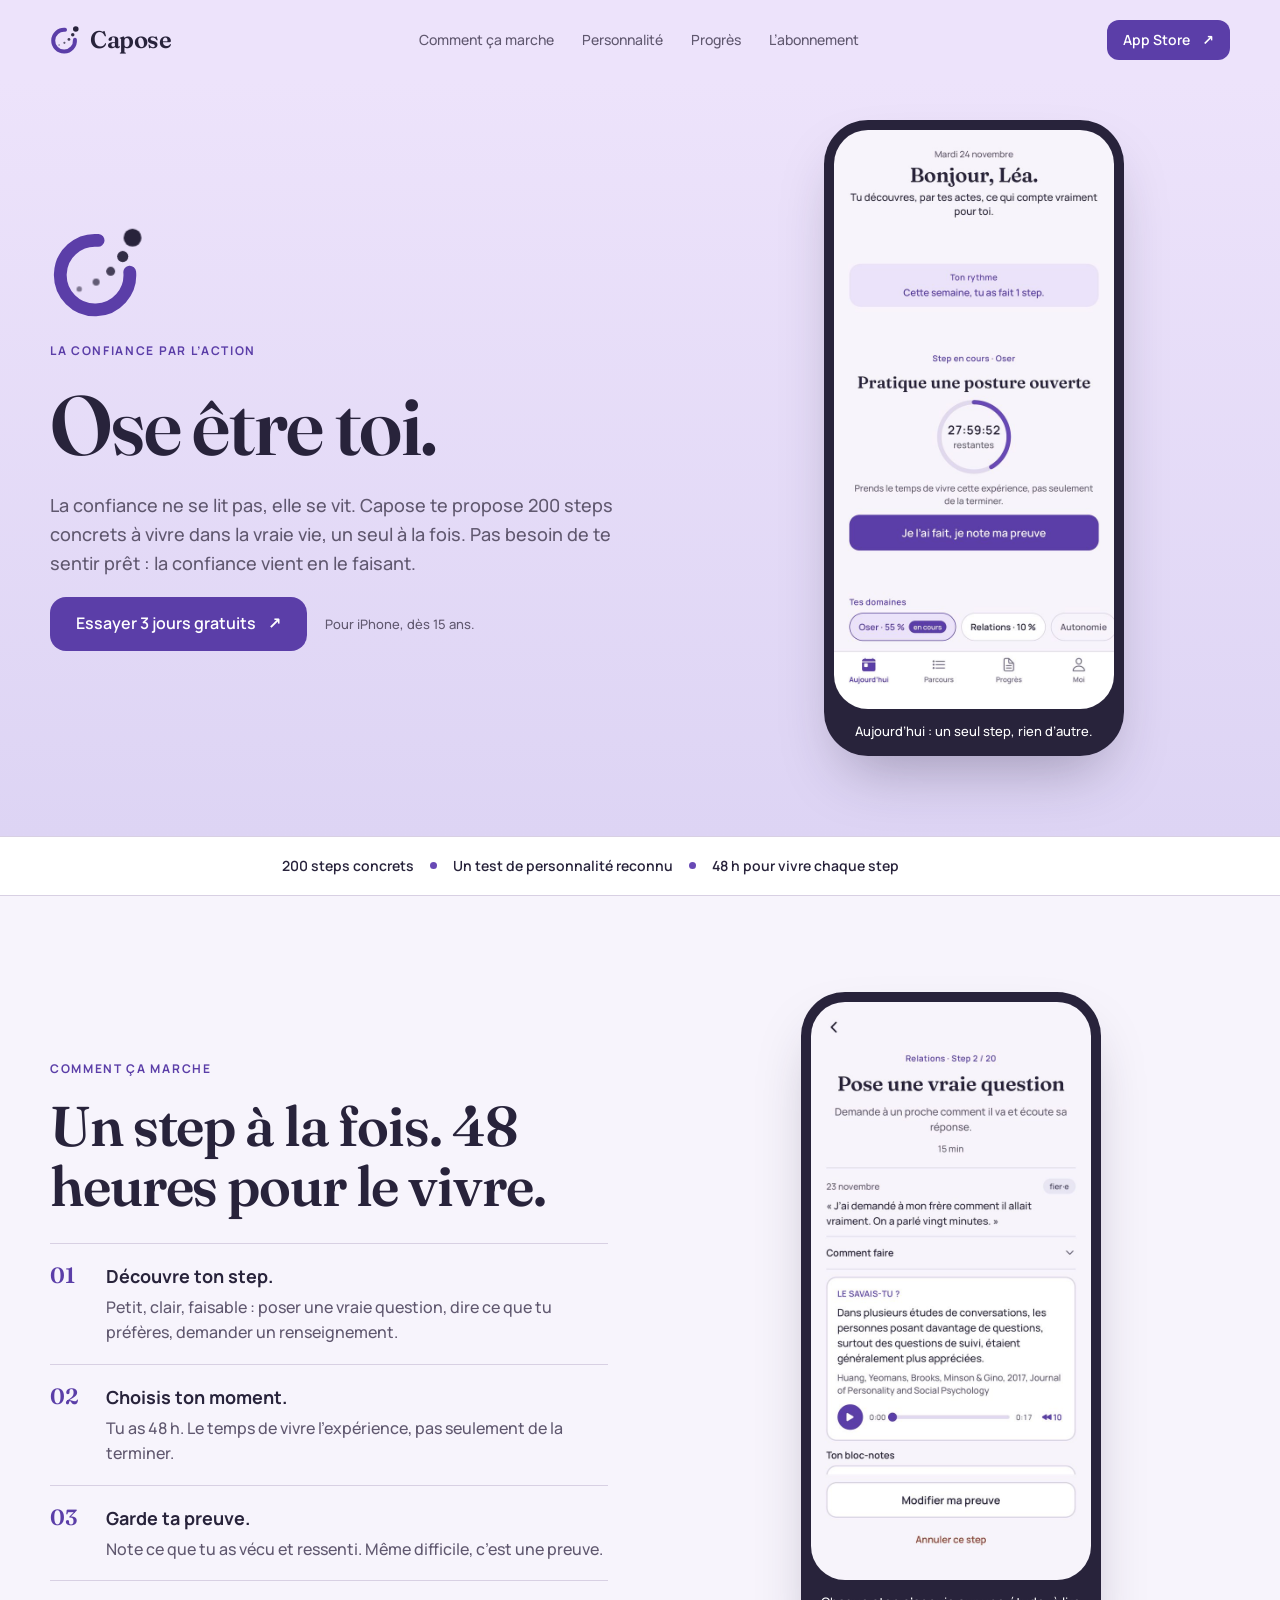
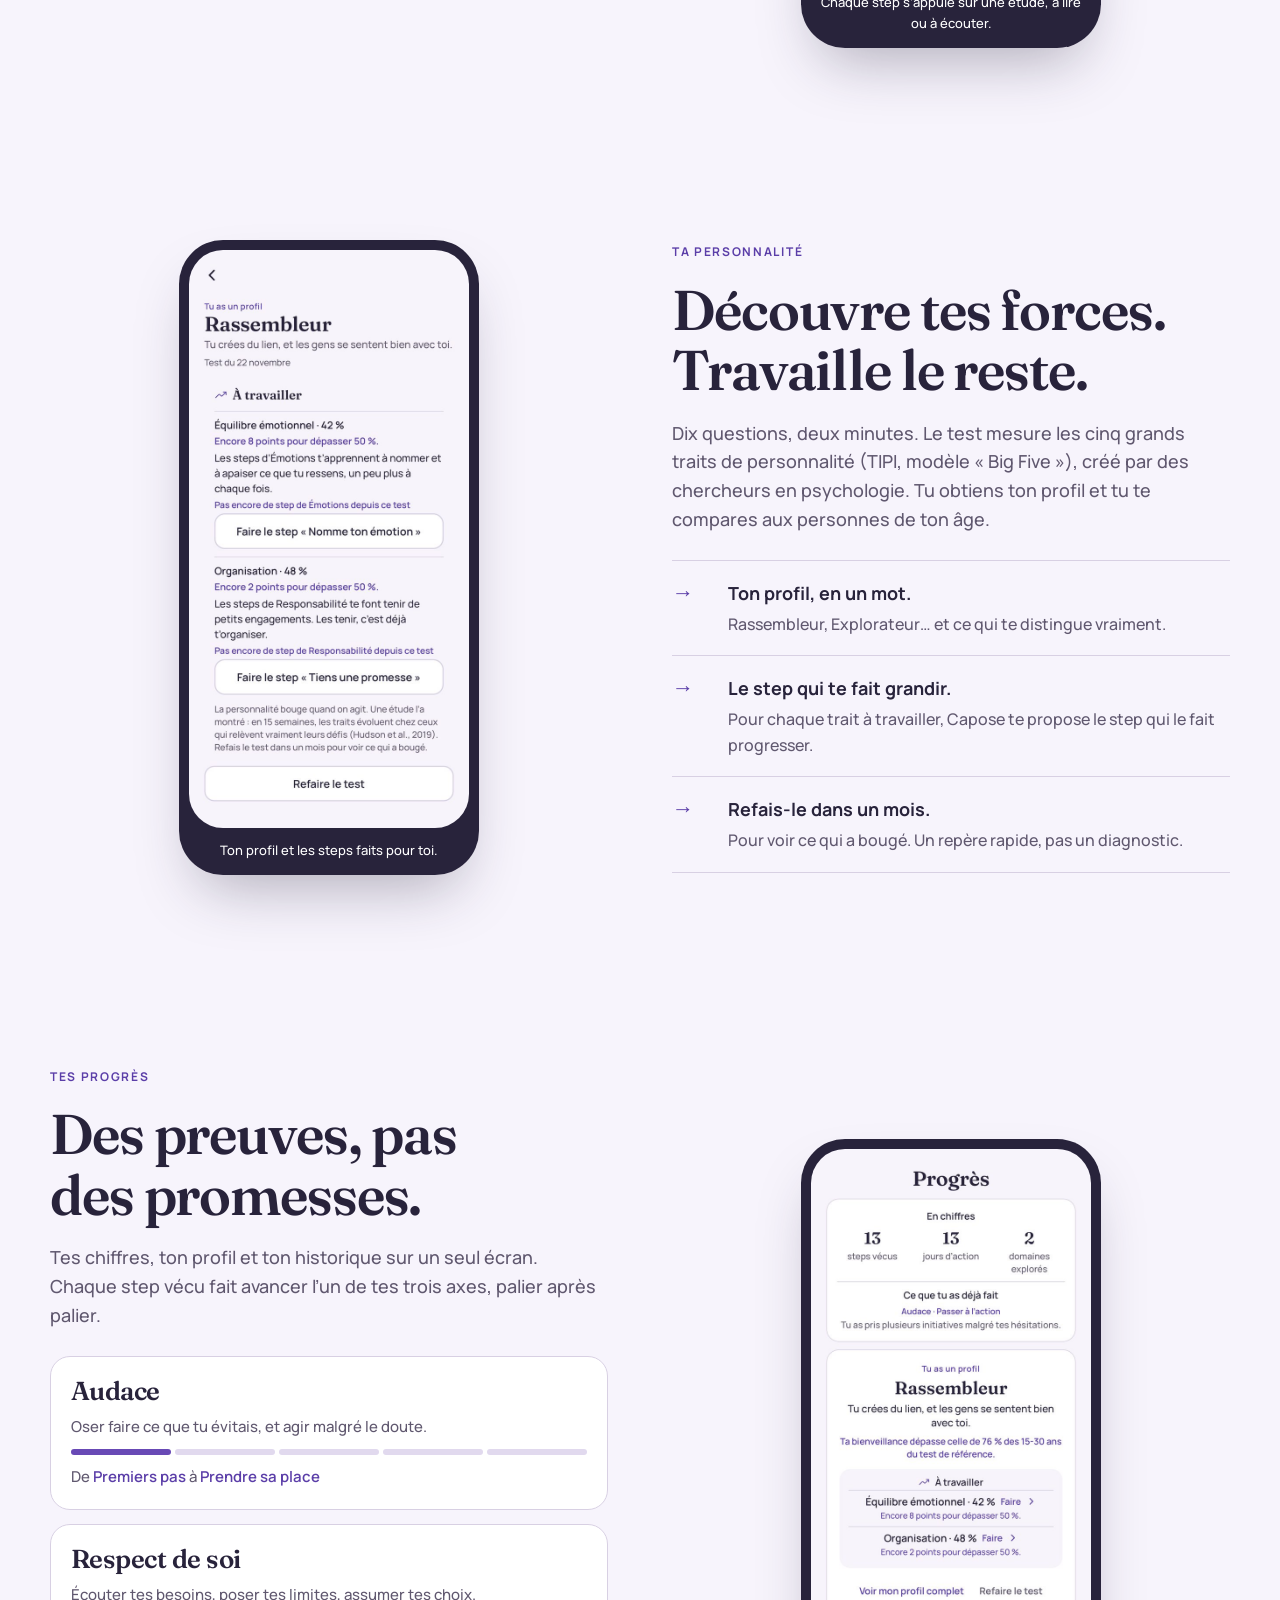
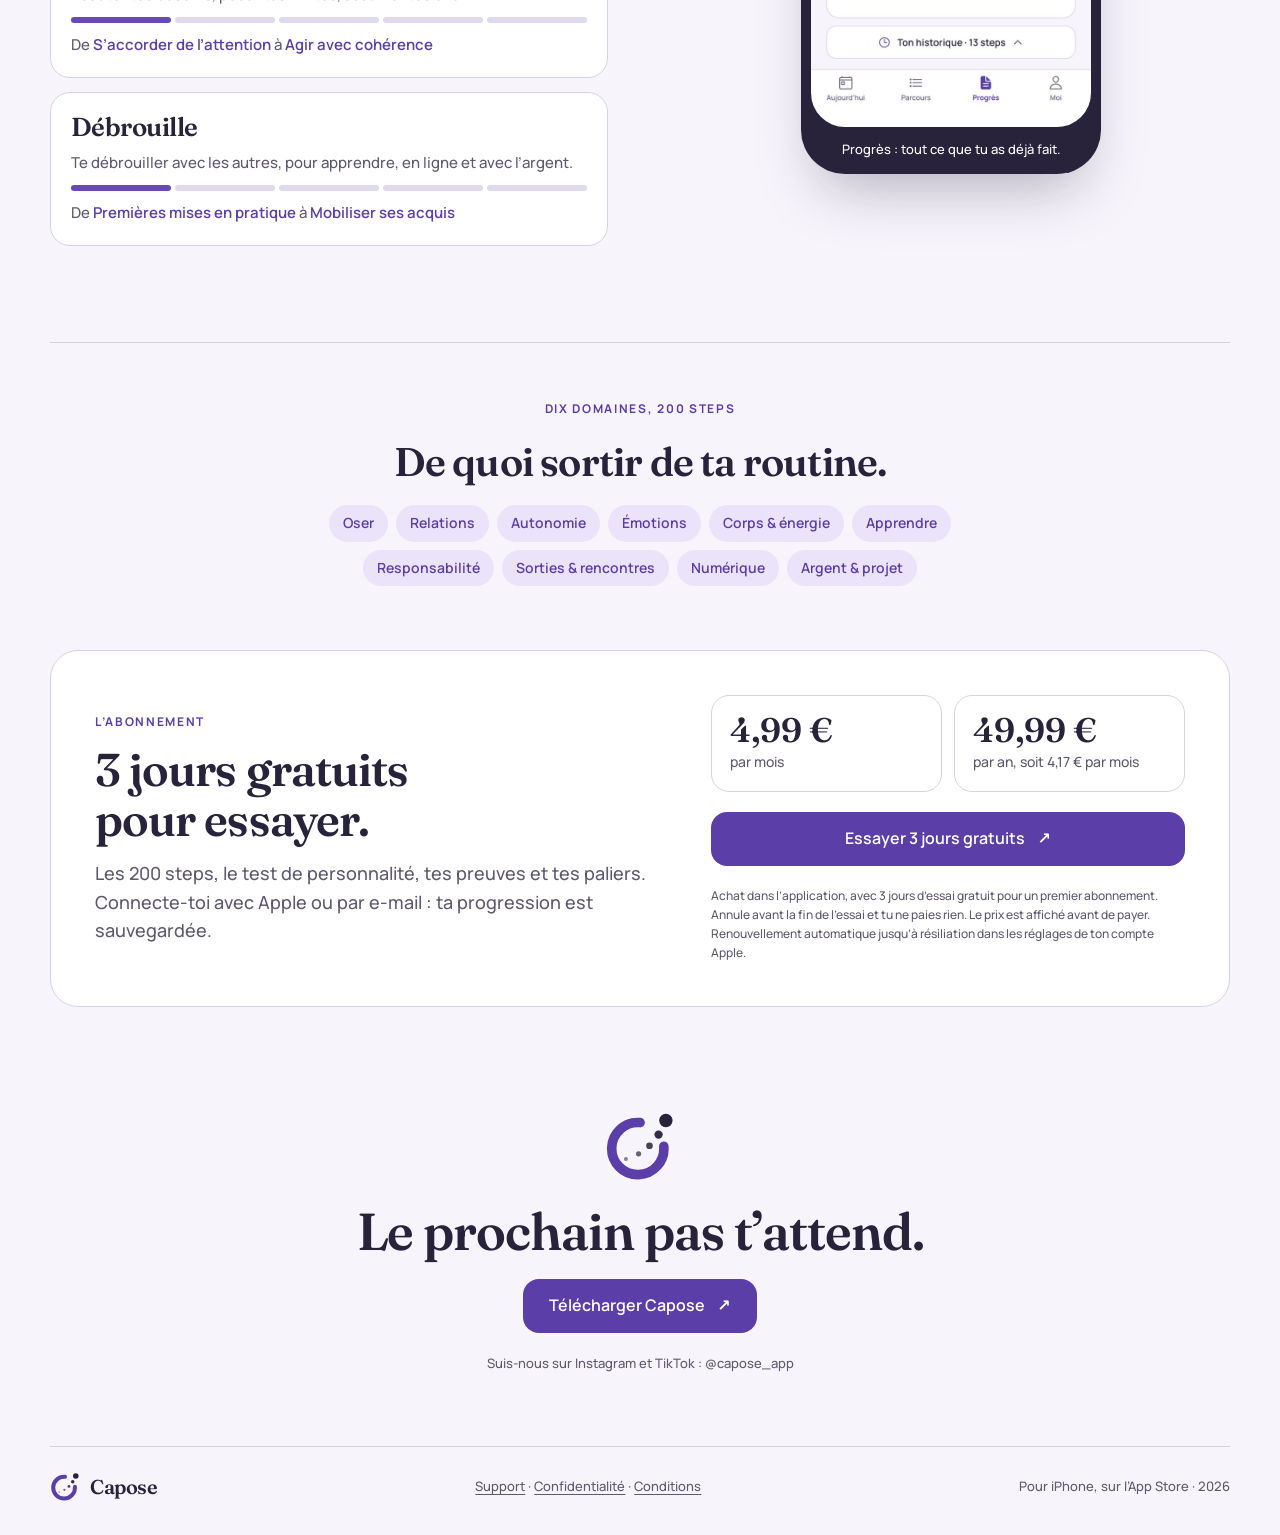
==== commit 9d4a6497: "Move the site to capose.net and match the app: personality test, Progrès, real screenshots Co-Author" ====
--- a/index.html
+++ b/index.html
@@ -1,55 +1,69 @@
 <!doctype html>
-<html lang="fr"><head><meta charset="utf-8"><meta name="viewport" content="width=device-width,initial-scale=1"><title>Capose · 200 steps pour te découvrir</title><meta name="description" content="Capose : 200 steps concrets à vivre dans la vraie vie, un seul à la fois. Tu as 48 h pour chacun, et chaque step vécu devient une preuve. Pour iPhone, dès 15 ans."><meta name="theme-color" content="#ede3fb"><link rel="icon" href="data:image/svg+xml,%3Csvg xmlns='http://www.w3.org/2000/svg' viewBox='170 170 690 690'%3E%3Cpath d='M743 508.2A250 250 0 1 1 515.8 281' stroke='%235B3EA8' stroke-width='92' stroke-linecap='round' fill='none'/%3E%3Ccircle cx='763' cy='261' r='64' fill='%2328233B'/%3E%3C/svg%3E"><link rel="preconnect" href="https://fonts.googleapis.com"><link rel="preconnect" href="https://fonts.gstatic.com" crossorigin><link rel="stylesheet" href="style.css"></head>
+<html lang="fr"><head><meta charset="utf-8"><meta name="viewport" content="width=device-width,initial-scale=1"><title>Capose · Ose être toi</title><meta name="description" content="Capose : la confiance par l’action. 200 steps concrets à vivre dans la vraie vie, un test de personnalité reconnu par la recherche, et tes preuves gardées. Pour iPhone, 3 jours gratuits."><meta name="theme-color" content="#ede3fb"><link rel="canonical" href="https://capose.net/"><meta property="og:type" content="website"><meta property="og:url" content="https://capose.net/"><meta property="og:title" content="Capose · Ose être toi"><meta property="og:description" content="200 steps concrets à vivre dans la vraie vie, un seul à la fois. 3 jours gratuits sur l’App Store."><meta property="og:image" content="https://capose.net/assets/capose-icon.png"><meta name="apple-itunes-app" content="app-id=6814991490"><link rel="icon" href="data:image/svg+xml,%3Csvg xmlns='http://www.w3.org/2000/svg' viewBox='170 170 690 690'%3E%3Cpath d='M743 508.2A250 250 0 1 1 515.8 281' stroke='%235B3EA8' stroke-width='92' stroke-linecap='round' fill='none'/%3E%3Ccircle cx='763' cy='261' r='64' fill='%2328233B'/%3E%3C/svg%3E"><link rel="apple-touch-icon" href="assets/capose-icon.png"><link rel="preconnect" href="https://fonts.googleapis.com"><link rel="preconnect" href="https://fonts.gstatic.com" crossorigin><link rel="stylesheet" href="style.css"></head>
 <body>
 <svg width="0" height="0" style="position:absolute" aria-hidden="true"><symbol id="mark" viewBox="170 170 690 690"><path d="M743 508.2A250 250 0 1 1 515.8 281" stroke="#5B3EA8" stroke-width="92" stroke-linecap="round" fill="none"/><circle cx="380" cy="630" r="19" fill="#28233B" opacity=".55"/><circle cx="501.4" cy="580.7" r="25" fill="#28233B" opacity=".7"/><circle cx="605.8" cy="502.8" r="32" fill="#28233B" opacity=".85"/><circle cx="692.9" cy="396.2" r="40" fill="#28233B" opacity=".95"/><circle cx="763" cy="261" r="64" fill="#28233B"/></symbol></svg>
 <a href="#contenu" class="skip">Aller au contenu</a>
 <div class="top-band">
-<header class="nav wrap"><a href="./" class="logo" aria-label="Capose, accueil"><svg aria-hidden="true"><use href="#mark"/></svg>Capose</a><nav aria-label="Navigation principale"><a href="#comment">Comment ça marche</a><a href="#axes">Ta progression</a><a href="#abonnement">L’abonnement</a></nav><a class="button small" href="https://apps.apple.com/fr/app/cap200/id6814991490">App Store <span aria-hidden="true">↗</span></a></header>
+<header class="nav wrap"><a href="./" class="logo" aria-label="Capose, accueil"><svg aria-hidden="true"><use href="#mark"/></svg>Capose</a><nav aria-label="Navigation principale"><a href="#comment">Comment ça marche</a><a href="#personnalite">Personnalité</a><a href="#progres">Progrès</a><a href="#abonnement">L’abonnement</a></nav><a class="button small" href="https://apps.apple.com/fr/app/capose/id6814991490?pt=129487594&amp;ct=site&amp;mt=8">App Store <span aria-hidden="true">↗</span></a></header>
 </div>
 <main id="contenu">
 <div class="hero-band">
 <section class="hero wrap">
 <div class="hero-copy">
 <svg class="motif" viewBox="170 170 690 690" aria-hidden="true"><path class="arc" pathLength="1" d="M743 508.2A250 250 0 1 1 515.8 281" stroke="#5B3EA8" stroke-width="92" stroke-linecap="round" fill="none"/><circle class="dot d1" cx="380" cy="630" r="19" fill="#28233B" opacity=".55"/><circle class="dot d2" cx="501.4" cy="580.7" r="25" fill="#28233B" opacity=".7"/><circle class="dot d3" cx="605.8" cy="502.8" r="32" fill="#28233B" opacity=".85"/><circle class="dot d4" cx="692.9" cy="396.2" r="40" fill="#28233B" opacity=".95"/><circle class="dot d5" cx="763" cy="261" r="64" fill="#28233B"/></svg>
-<p class="eyebrow">200 steps pour te découvrir</p>
-<h1>La confiance se vit.</h1>
-<p class="lead">200 steps concrets à vivre dans la vraie vie. Un seul à la fois. Pas besoin de te sentir prêt : la confiance vient en le faisant.</p>
-<div class="actions"><a class="button" href="https://apps.apple.com/fr/app/cap200/id6814991490">Télécharger sur l’App Store <span aria-hidden="true">↗</span></a><span class="micro">Pour iPhone, dès 15 ans.</span></div>
+<p class="eyebrow">La confiance par l’action</p>
+<h1>Ose être toi.</h1>
+<p class="lead">La confiance ne se lit pas, elle se vit. Capose te propose 200 steps concrets à vivre dans la vraie vie, un seul à la fois. Pas besoin de te sentir prêt : la confiance vient en le faisant.</p>
+<div class="actions"><a class="button" href="https://apps.apple.com/fr/app/capose/id6814991490?pt=129487594&amp;ct=site&amp;mt=8">Essayer 3 jours gratuits <span aria-hidden="true">↗</span></a><span class="micro">Pour iPhone, dès 15 ans.</span></div>
 </div>
-<figure class="phone"><img src="assets/ecran-aujourdhui-paliers.jpg" width="640" height="873" alt="L’onglet Aujourd’hui de Capose : « Bonjour. », la ligne « Tu fais partie des gens qui passent à l’acte », puis le step du jour « Écoute sans interrompre », 10 minutes."><figcaption>Aujourd’hui : un seul step, rien d’autre.</figcaption></figure>
+<figure class="phone"><img src="assets/capose-aujourdhui.jpg" width="640" height="1322" alt="L’onglet Aujourd’hui de Capose : « Bonjour, Léa. », ton rythme de la semaine, et le step en cours « Pratique une posture ouverte » avec 27 h 59 restantes."><figcaption>Aujourd’hui : un seul step, rien d’autre.</figcaption></figure>
 </section>
 </div>
-<div class="strip"><ul class="wrap"><li>200 steps concrets</li><li>Un seul à la fois</li><li>48 h pour le vivre</li></ul></div>
+<div class="strip"><ul class="wrap"><li>200 steps concrets</li><li>Un test de personnalité reconnu</li><li>48 h pour vivre chaque step</li></ul></div>
 
 <section id="comment" class="section wrap">
 <div class="section-copy">
 <p class="eyebrow">Comment ça marche</p>
-<h2>200 steps concrets. Un seul à la fois.</h2>
+<h2>Un step à la fois. 48 heures pour le vivre.</h2>
 <ol class="how">
-<li><b>01</b><strong>Découvre ton step.</strong><span>Petit, concret, faisable.</span></li>
-<li><b>02</b><strong>Choisis ton moment.</strong><span>Tu as 48 h.</span></li>
-<li><b>03</b><strong>Note ton ressenti.</strong><span>Même difficile, c’est une preuve.</span></li>
+<li><b>01</b><strong>Découvre ton step.</strong><span>Petit, clair, faisable : poser une vraie question, dire ce que tu préfères, demander un renseignement.</span></li>
+<li><b>02</b><strong>Choisis ton moment.</strong><span>Tu as 48 h. Le temps de vivre l’expérience, pas seulement de la terminer.</span></li>
+<li><b>03</b><strong>Garde ta preuve.</strong><span>Note ce que tu as vécu et ressenti. Même difficile, c’est une preuve.</span></li>
 </ol>
 </div>
-<figure class="phone"><img src="assets/ecran-step-le-savais-tu.jpg" width="640" height="819" loading="lazy" alt="Un step dans Capose : « Écoute sans interrompre », avec la carte « Le savais-tu ? » qui cite une étude, lue à voix haute."><figcaption>Chaque step s’appuie sur une étude, lue à voix haute.</figcaption></figure>
+<figure class="phone"><img src="assets/capose-step.jpg" width="640" height="1322" loading="lazy" alt="Le step « Pose une vraie question » dans Capose, avec la preuve notée le 23 novembre et la carte « Le savais-tu ? » qui cite une étude, à écouter."><figcaption>Chaque step s’appuie sur une étude, à lire ou à écouter.</figcaption></figure>
 </section>
 
-<section id="axes" class="section flip wrap">
+<section id="personnalite" class="section flip wrap">
 <div class="section-copy">
-<p class="eyebrow">Ta progression</p>
+<p class="eyebrow">Ta personnalité</p>
+<h2>Découvre tes forces. Travaille le reste.</h2>
+<p class="lead">Dix questions, deux minutes. Le test mesure les cinq grands traits de personnalité (TIPI, modèle « Big Five »), créé par des chercheurs en psychologie. Tu obtiens ton profil et tu te compares aux personnes de ton âge.</p>
+<ul class="how">
+<li><b>→</b><strong>Ton profil, en un mot.</strong><span>Rassembleur, Explorateur… et ce qui te distingue vraiment.</span></li>
+<li><b>→</b><strong>Le step qui te fait grandir.</strong><span>Pour chaque trait à travailler, Capose te propose le step qui le fait progresser.</span></li>
+<li><b>→</b><strong>Refais-le dans un mois.</strong><span>Pour voir ce qui a bougé. Un repère rapide, pas un diagnostic.</span></li>
+</ul>
+</div>
+<figure class="phone"><img src="assets/capose-profil.jpg" width="640" height="1322" loading="lazy" alt="Le profil de personnalité « Rassembleur » dans Capose, avec les traits à travailler, Équilibre émotionnel 42 % et Organisation 48 %, et le step proposé pour chacun."><figcaption>Ton profil et les steps faits pour toi.</figcaption></figure>
+</section>
+
+<section id="progres" class="section wrap">
+<div class="section-copy">
+<p class="eyebrow">Tes progrès</p>
 <h2>Des preuves, pas des promesses.</h2>
-<p class="lead">Tes traces s’accumulent, semaine après semaine. Chaque step vécu fait avancer l’un de tes trois axes, palier après palier.</p>
+<p class="lead">Tes chiffres, ton profil et ton historique sur un seul écran. Chaque step vécu fait avancer l’un de tes trois axes, palier après palier.</p>
 <ul class="axes">
 <li class="axis"><h3>Audace</h3><p>Oser faire ce que tu évitais, et agir malgré le doute.</p><div class="bar" aria-hidden="true"><i class="on"></i><i></i><i></i><i></i><i></i></div><p class="range">De <em>Premiers pas</em> à <em>Prendre sa place</em></p></li>
 <li class="axis"><h3>Respect de soi</h3><p>Écouter tes besoins, poser tes limites, assumer tes choix.</p><div class="bar" aria-hidden="true"><i class="on"></i><i></i><i></i><i></i><i></i></div><p class="range">De <em>S’accorder de l’attention</em> à <em>Agir avec cohérence</em></p></li>
 <li class="axis"><h3>Débrouille</h3><p>Te débrouiller avec les autres, pour apprendre, en ligne et avec l’argent.</p><div class="bar" aria-hidden="true"><i class="on"></i><i></i><i></i><i></i><i></i></div><p class="range">De <em>Premières mises en pratique</em> à <em>Mobiliser ses acquis</em></p></li>
 </ul>
 </div>
-<figure class="phone"><img src="assets/ecran-cest-fait.jpg" width="640" height="844" loading="lazy" alt="L’écran « C’est fait. » de Capose : un cercle coché, « Une preuve de plus, à toi. », Autonomie 1 sur 20, et le prochain step."><figcaption>« C’est fait. » Une preuve de plus, à toi.</figcaption></figure>
+<figure class="phone"><img src="assets/capose-progres.jpg" width="640" height="1322" loading="lazy" alt="L’onglet Progrès de Capose : 13 steps vécus, 13 jours d’action, 2 domaines explorés, le profil Rassembleur et l’historique."><figcaption>Progrès : tout ce que tu as déjà fait.</figcaption></figure>
 </section>
 
 <section class="domains wrap">
-<p class="eyebrow">Dix domaines de vie</p>
+<p class="eyebrow">Dix domaines, 200 steps</p>
 <h2>De quoi sortir de ta routine.</h2>
 <ul class="chips"><li>Oser</li><li>Relations</li><li>Autonomie</li><li>Émotions</li><li>Corps &amp; énergie</li><li>Apprendre</li><li>Responsabilité</li><li>Sorties &amp; rencontres</li><li>Numérique</li><li>Argent &amp; projet</li></ul>
 </section>
@@ -57,18 +71,19 @@
 <section id="abonnement" class="wrap offer">
 <div class="offer-copy">
 <p class="eyebrow">L’abonnement</p>
-<h2>Tout le parcours, à ton rythme.</h2>
-<p class="lead">Les 200 steps, tes preuves et tes paliers sur les trois axes. 3 jours gratuits pour essayer.</p>
+<h2>3 jours gratuits pour essayer.</h2>
+<p class="lead">Les 200 steps, le test de personnalité, tes preuves et tes paliers. Connecte-toi avec Apple ou par e-mail : ta progression est sauvegardée.</p>
 </div>
 <div class="prices"><p class="price"><strong>4,99 €</strong><span>par mois</span></p><p class="price"><strong>49,99 €</strong><span>par an, soit 4,17 € par mois</span></p></div>
-<a class="button" href="https://apps.apple.com/fr/app/cap200/id6814991490">Télécharger sur l’App Store <span aria-hidden="true">↗</span></a>
+<a class="button" href="https://apps.apple.com/fr/app/capose/id6814991490?pt=129487594&amp;ct=site&amp;mt=8">Essayer 3 jours gratuits <span aria-hidden="true">↗</span></a>
 <small>Achat dans l’application, avec 3 jours d’essai gratuit pour un premier abonnement. Annule avant la fin de l’essai et tu ne paies rien. Le prix est affiché avant de payer. Renouvellement automatique jusqu’à résiliation dans les réglages de ton compte Apple.</small>
 </section>
 
 <section class="closing wrap">
 <svg class="motif" aria-hidden="true"><use href="#mark"/></svg>
 <h2>Le prochain pas t’attend.</h2>
-<a class="button" href="https://apps.apple.com/fr/app/cap200/id6814991490">Télécharger Capose <span aria-hidden="true">↗</span></a>
+<a class="button" href="https://apps.apple.com/fr/app/capose/id6814991490?pt=129487594&amp;ct=site&amp;mt=8">Télécharger Capose <span aria-hidden="true">↗</span></a>
+<p class="micro">Suis-nous sur Instagram et TikTok : @capose_app</p>
 </section>
 </main>
 
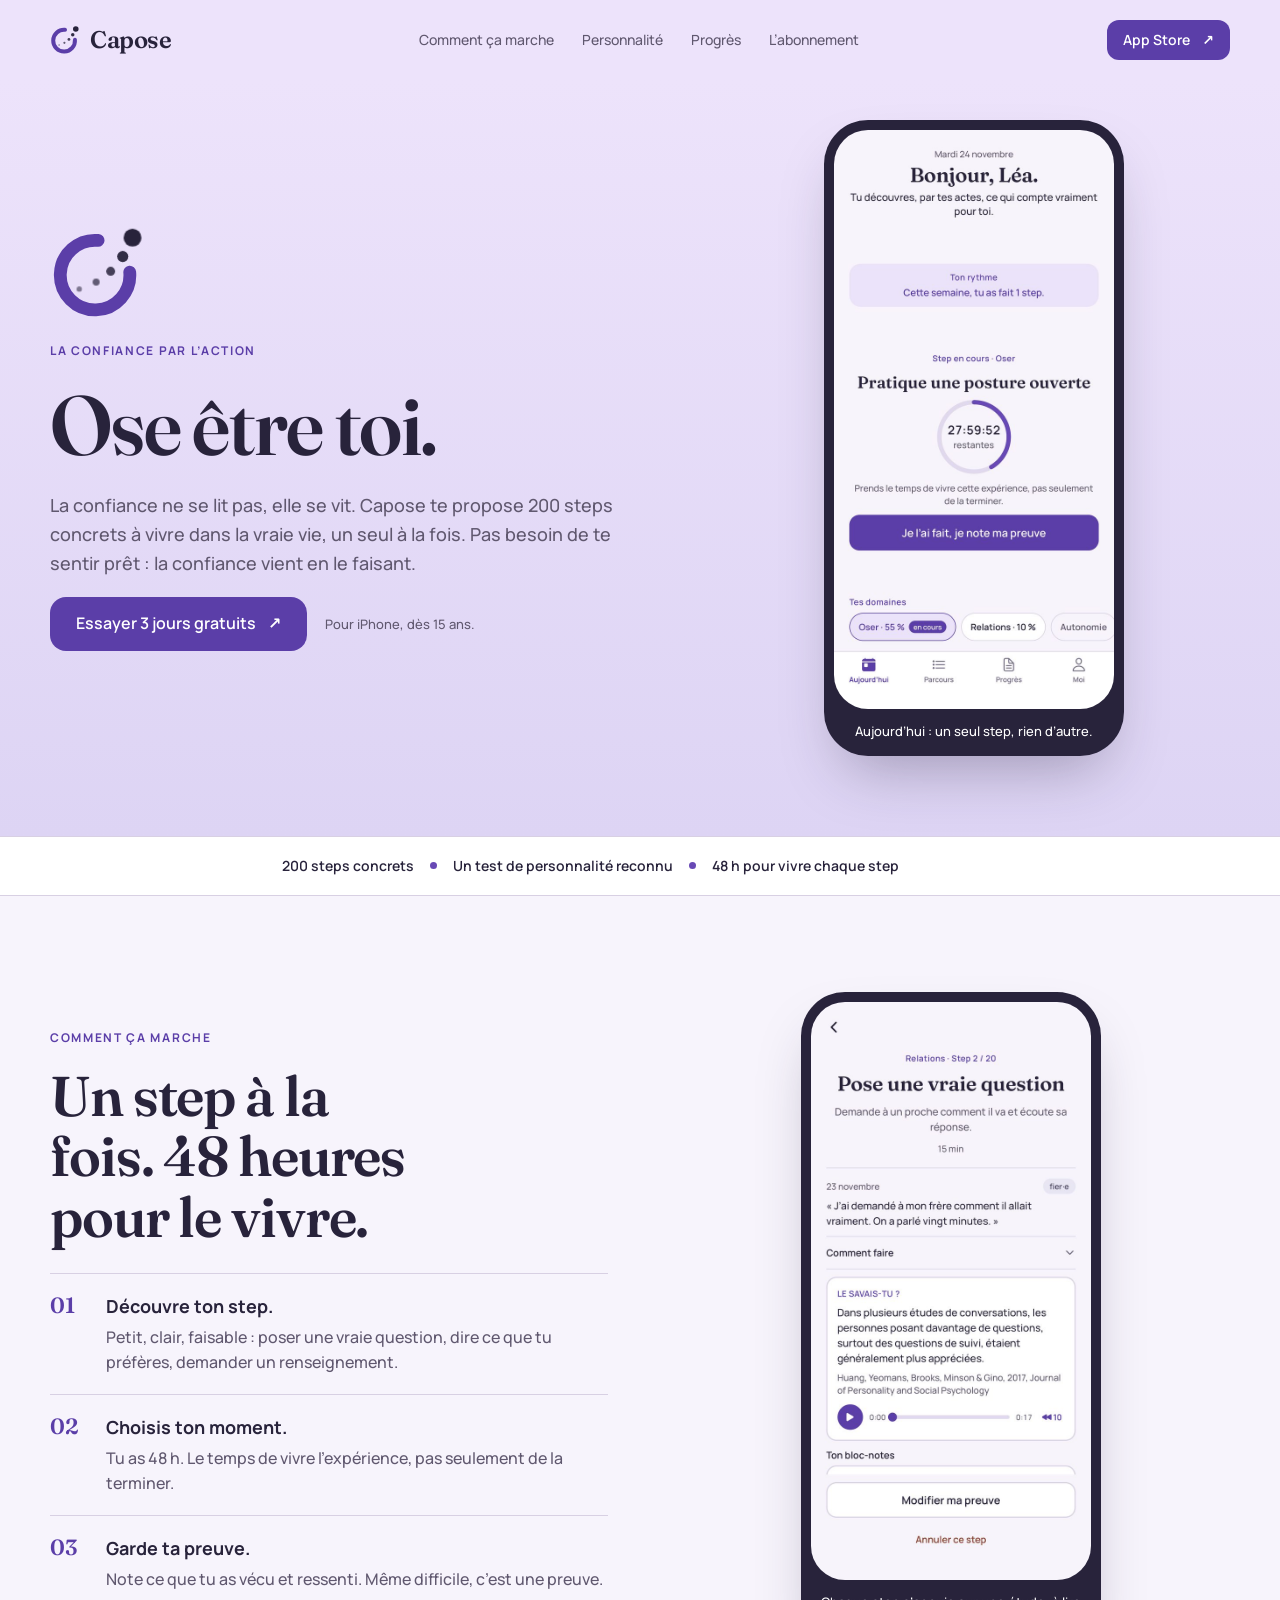
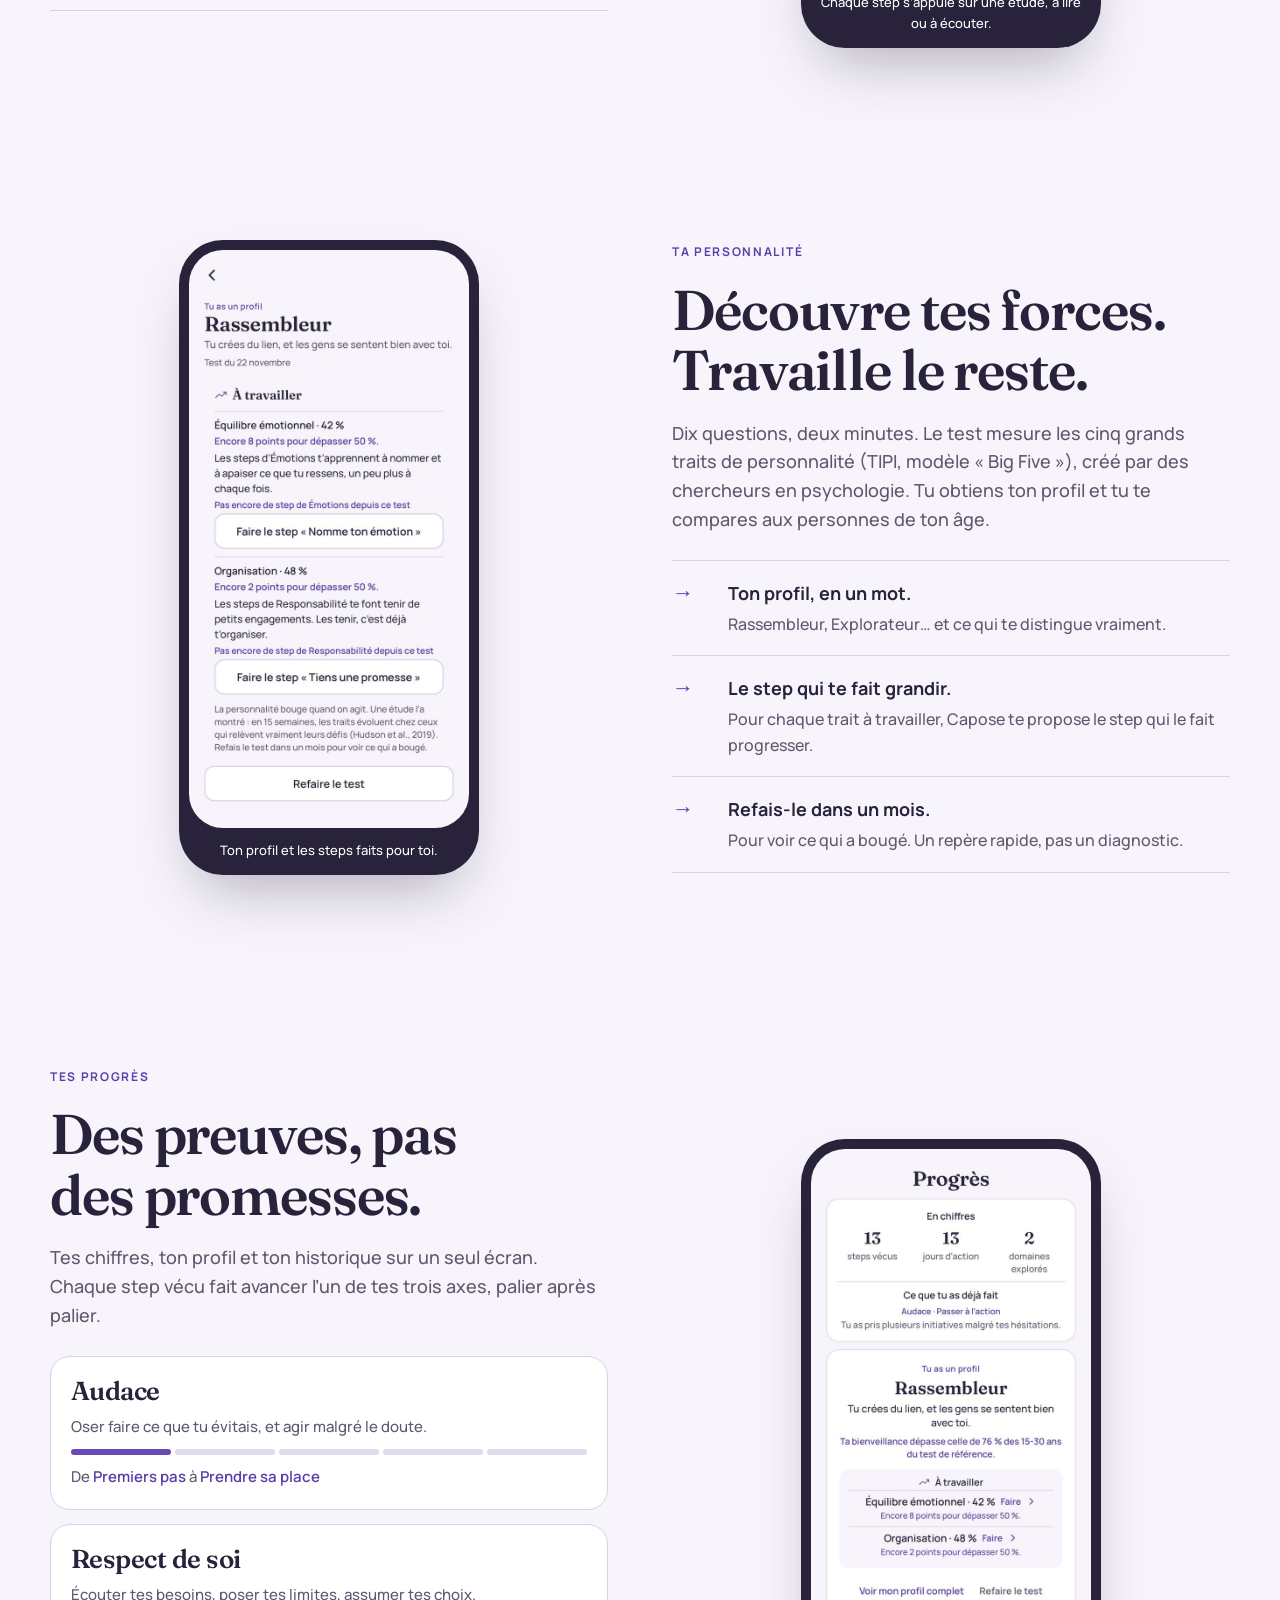
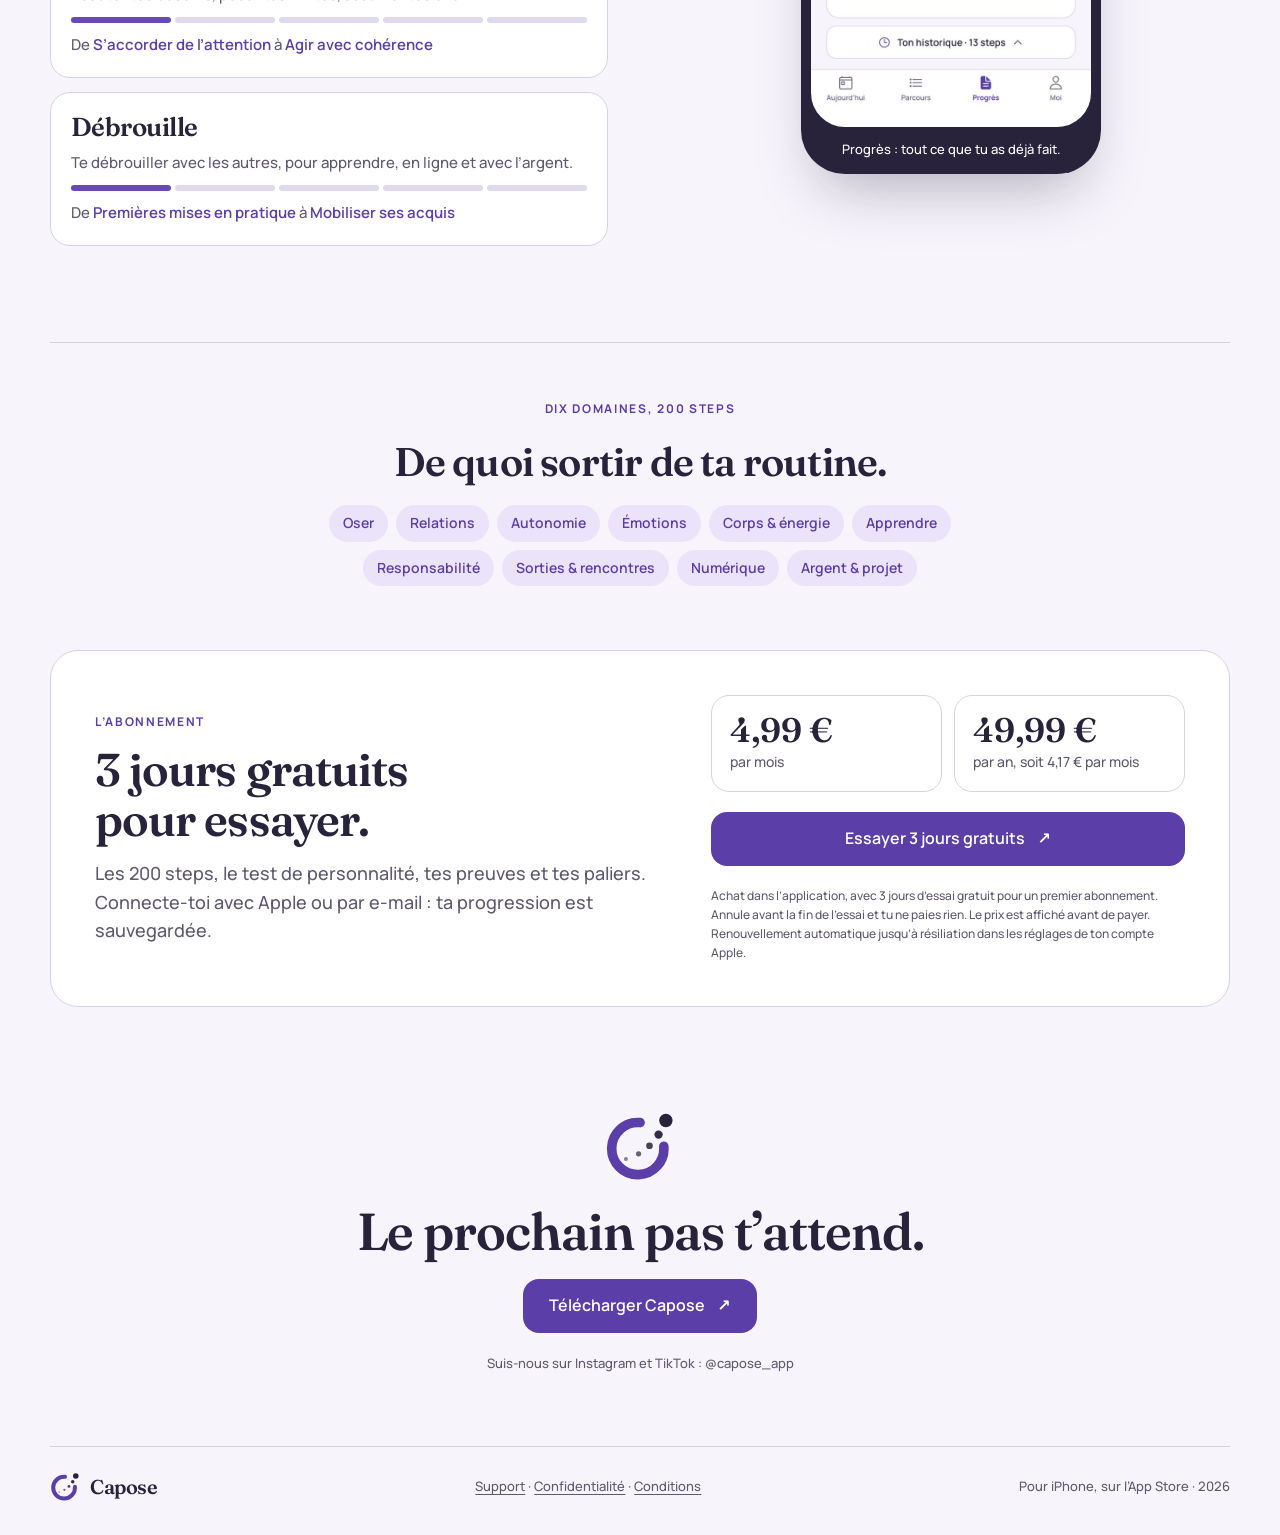
==== commit edd55437: "Keep 48 and heures together Co-Authored-By: Claude Opus 5.5 <noreply@anthropic.com>" ====
--- a/index.html
+++ b/index.html
@@ -24,7 +24,7 @@
 <section id="comment" class="section wrap">
 <div class="section-copy">
 <p class="eyebrow">Comment ça marche</p>
-<h2>Un step à la fois. 48 heures pour le vivre.</h2>
+<h2>Un step à la fois. 48&nbsp;heures pour le vivre.</h2>
 <ol class="how">
 <li><b>01</b><strong>Découvre ton step.</strong><span>Petit, clair, faisable : poser une vraie question, dire ce que tu préfères, demander un renseignement.</span></li>
 <li><b>02</b><strong>Choisis ton moment.</strong><span>Tu as 48 h. Le temps de vivre l’expérience, pas seulement de la terminer.</span></li>
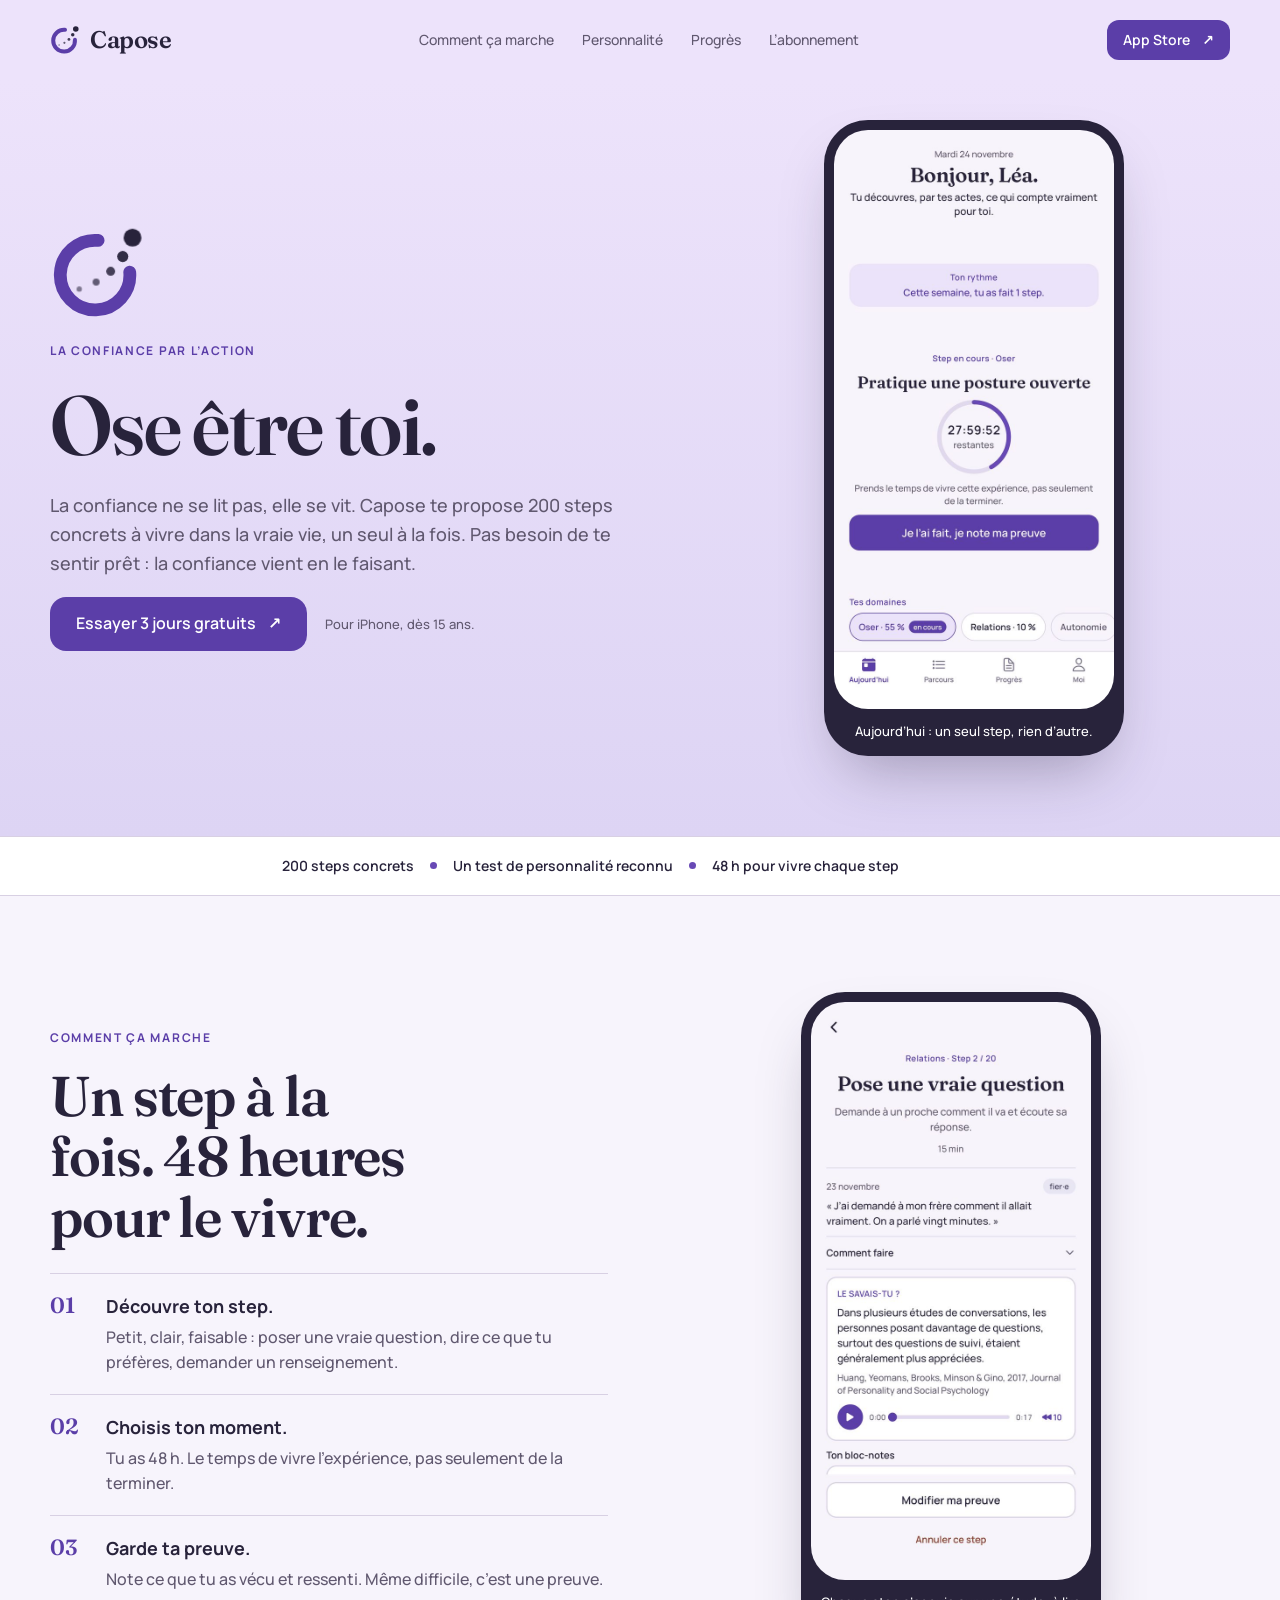
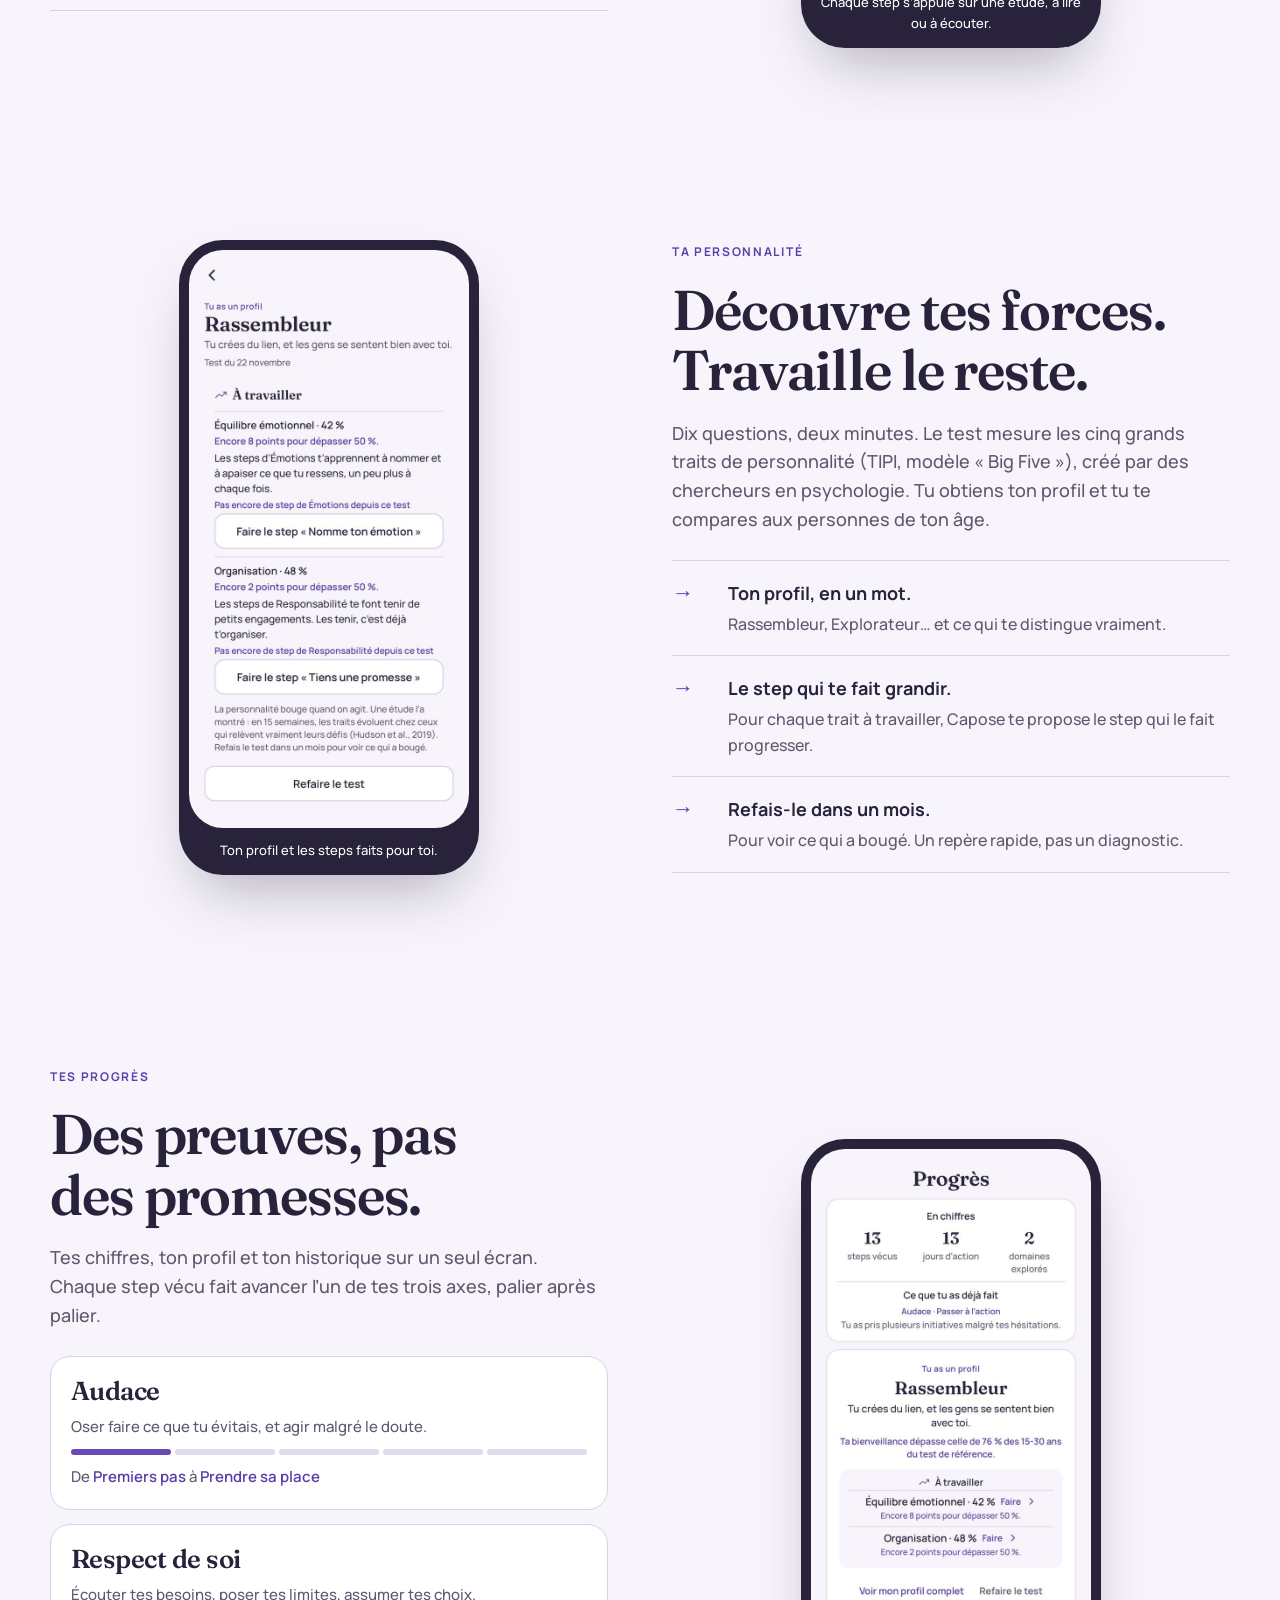
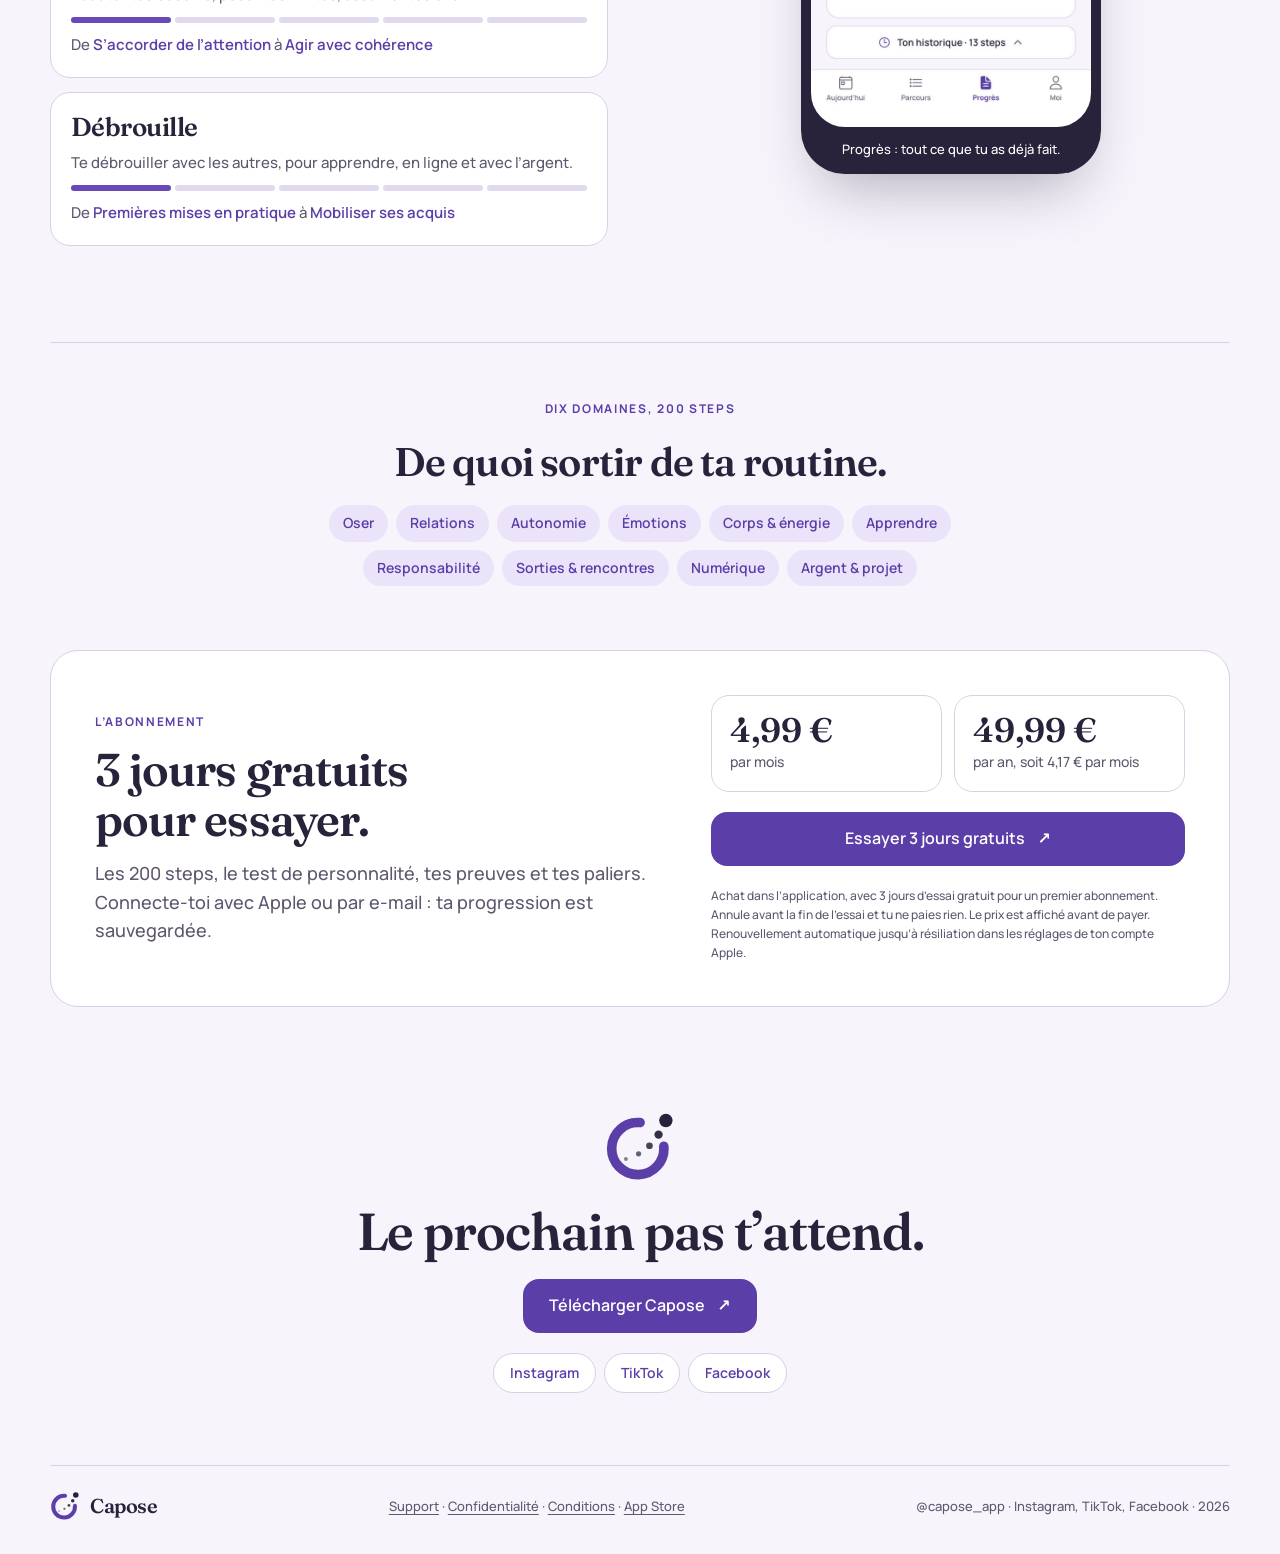
==== commit 1ad2a087: "Link the site to Instagram, TikTok, Facebook and the App Store Co-Authored-By: Claude Opus 5.5 <nore" ====
--- a/index.html
+++ b/index.html
@@ -83,9 +83,9 @@
 <svg class="motif" aria-hidden="true"><use href="#mark"/></svg>
 <h2>Le prochain pas t’attend.</h2>
 <a class="button" href="https://apps.apple.com/fr/app/capose/id6814991490?pt=129487594&amp;ct=site&amp;mt=8">Télécharger Capose <span aria-hidden="true">↗</span></a>
-<p class="micro">Suis-nous sur Instagram et TikTok : @capose_app</p>
+<nav class="social" aria-label="Capose sur les réseaux"><a href="https://www.instagram.com/capose_app/">Instagram</a><a href="https://www.tiktok.com/@capose_app">TikTok</a><a href="https://www.facebook.com/profile.php?id=61595583734431">Facebook</a></nav>
 </section>
 </main>
 
-<footer class="wrap footer"><a href="./" class="logo"><svg aria-hidden="true"><use href="#mark"/></svg>Capose</a><nav aria-label="Informations légales"><a href="support.html">Support</a> · <a href="privacy.html">Confidentialité</a> · <a href="terms.html">Conditions</a></nav><span>Pour iPhone, sur l’App Store · 2026</span></footer>
+<footer class="wrap footer"><a href="./" class="logo"><svg aria-hidden="true"><use href="#mark"/></svg>Capose</a><nav aria-label="Informations légales"><a href="support.html">Support</a> · <a href="privacy.html">Confidentialité</a> · <a href="terms.html">Conditions</a> · <a href="https://apps.apple.com/fr/app/capose/id6814991490?pt=129487594&amp;ct=site&amp;mt=8">App Store</a></nav><span>@capose_app · Instagram, TikTok, Facebook · 2026</span></footer>
 </body></html>
--- a/style.css
+++ b/style.css
@@ -101,6 +101,11 @@
 @keyframes leave{from{opacity:0;transform:translate(var(--x,0),var(--y,0))}}
 @media(prefers-reduced-motion:reduce){html{scroll-behavior:auto}.motif .arc,.motif .dot{animation:none}}
 
+/* Social links under the closing call to action. */
+.social{display:flex;flex-wrap:wrap;justify-content:center;gap:8px}
+.social a{padding:8px 16px;border-radius:99px;border:1.5px solid var(--line);background:var(--card);color:var(--action);font-weight:600;font-size:14px}
+.social a:hover{border-color:var(--action)}
+
 @media(min-width:760px){
   .wrap{width:min(1180px,100% - 64px)}
   .nav nav{display:flex}
